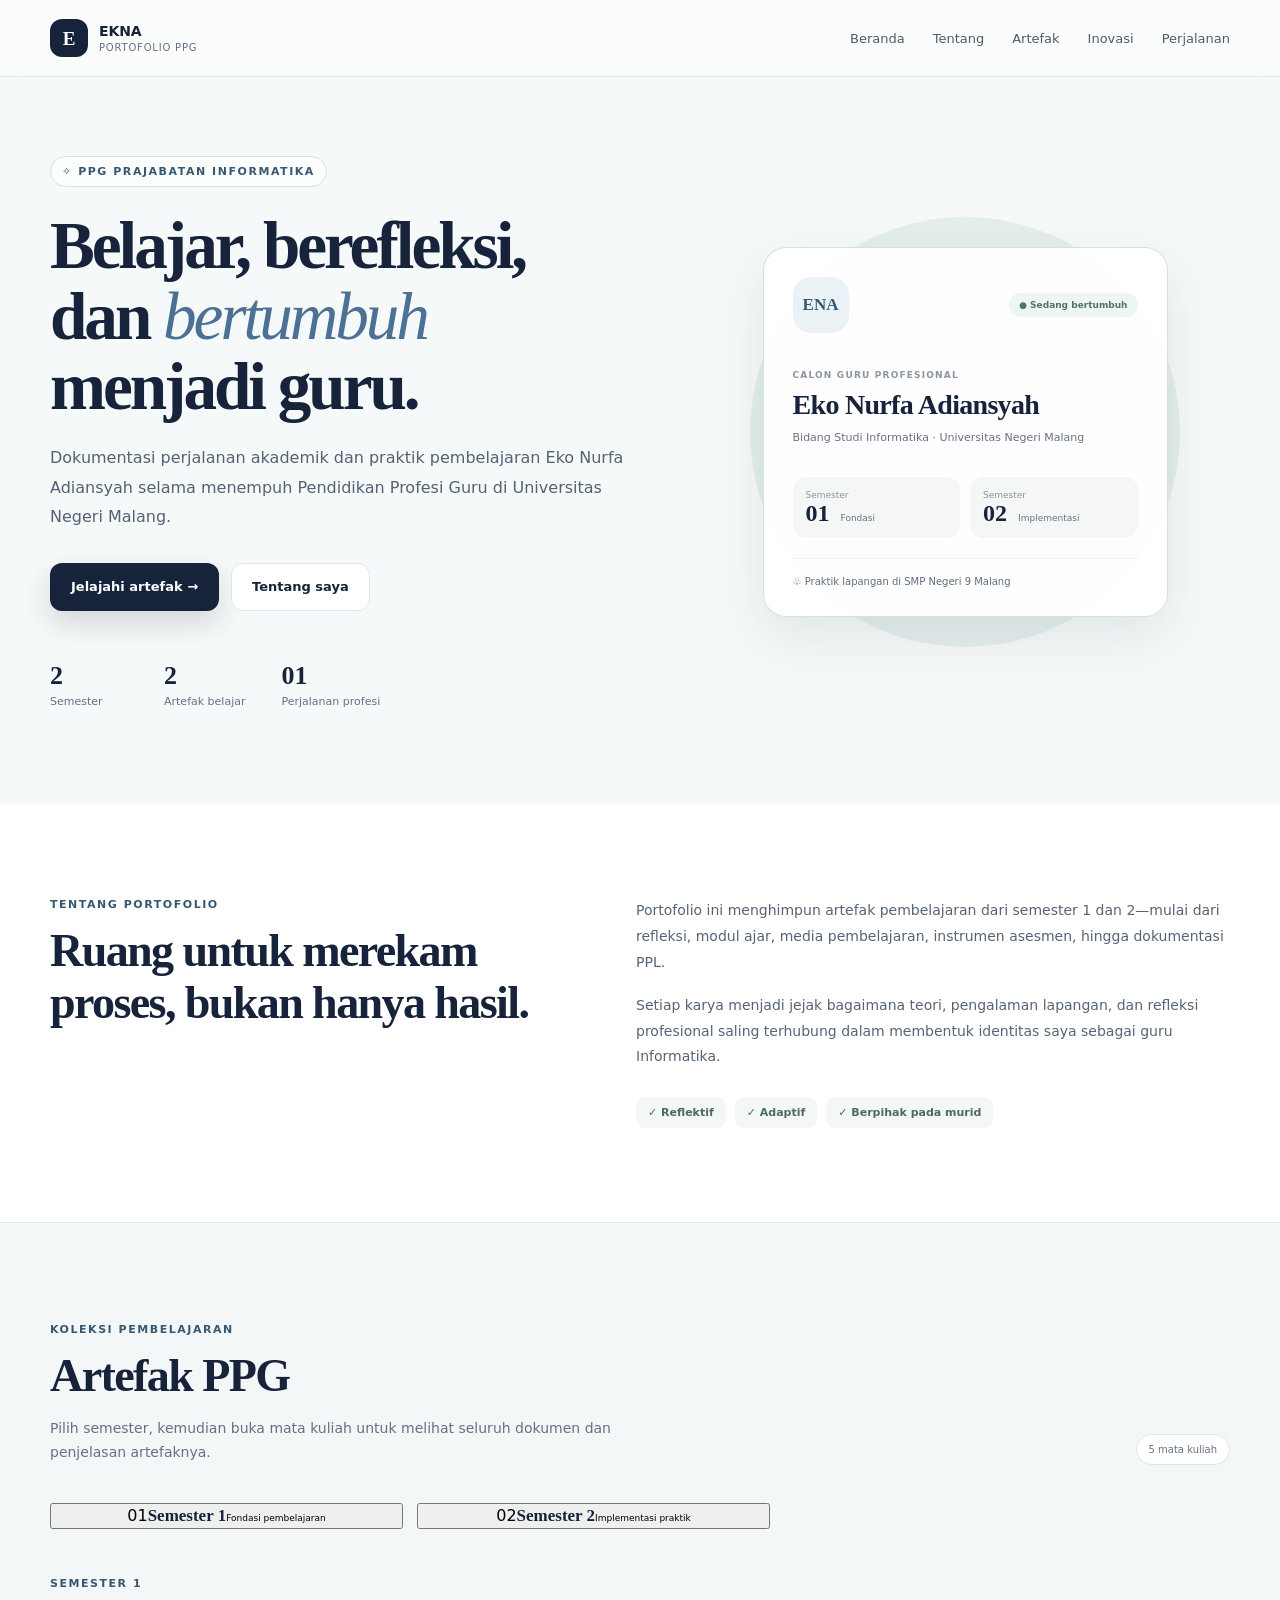
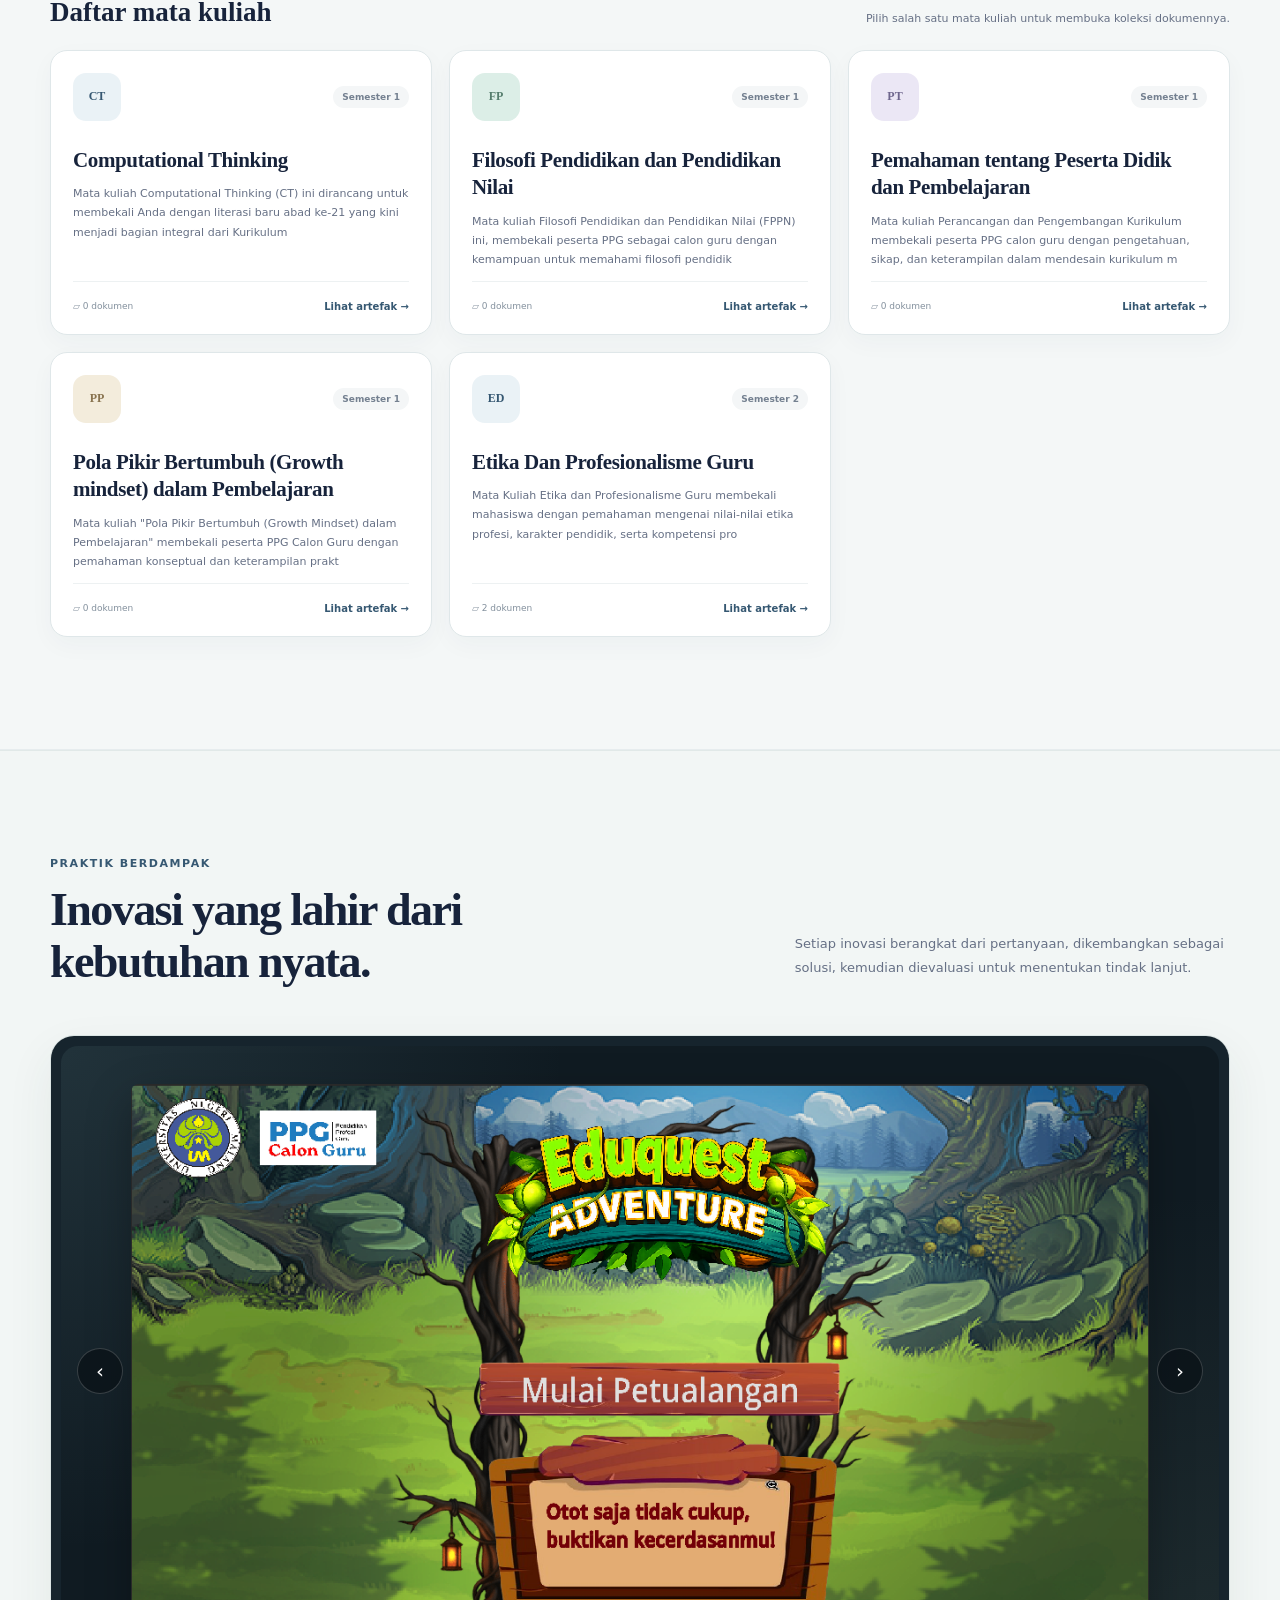
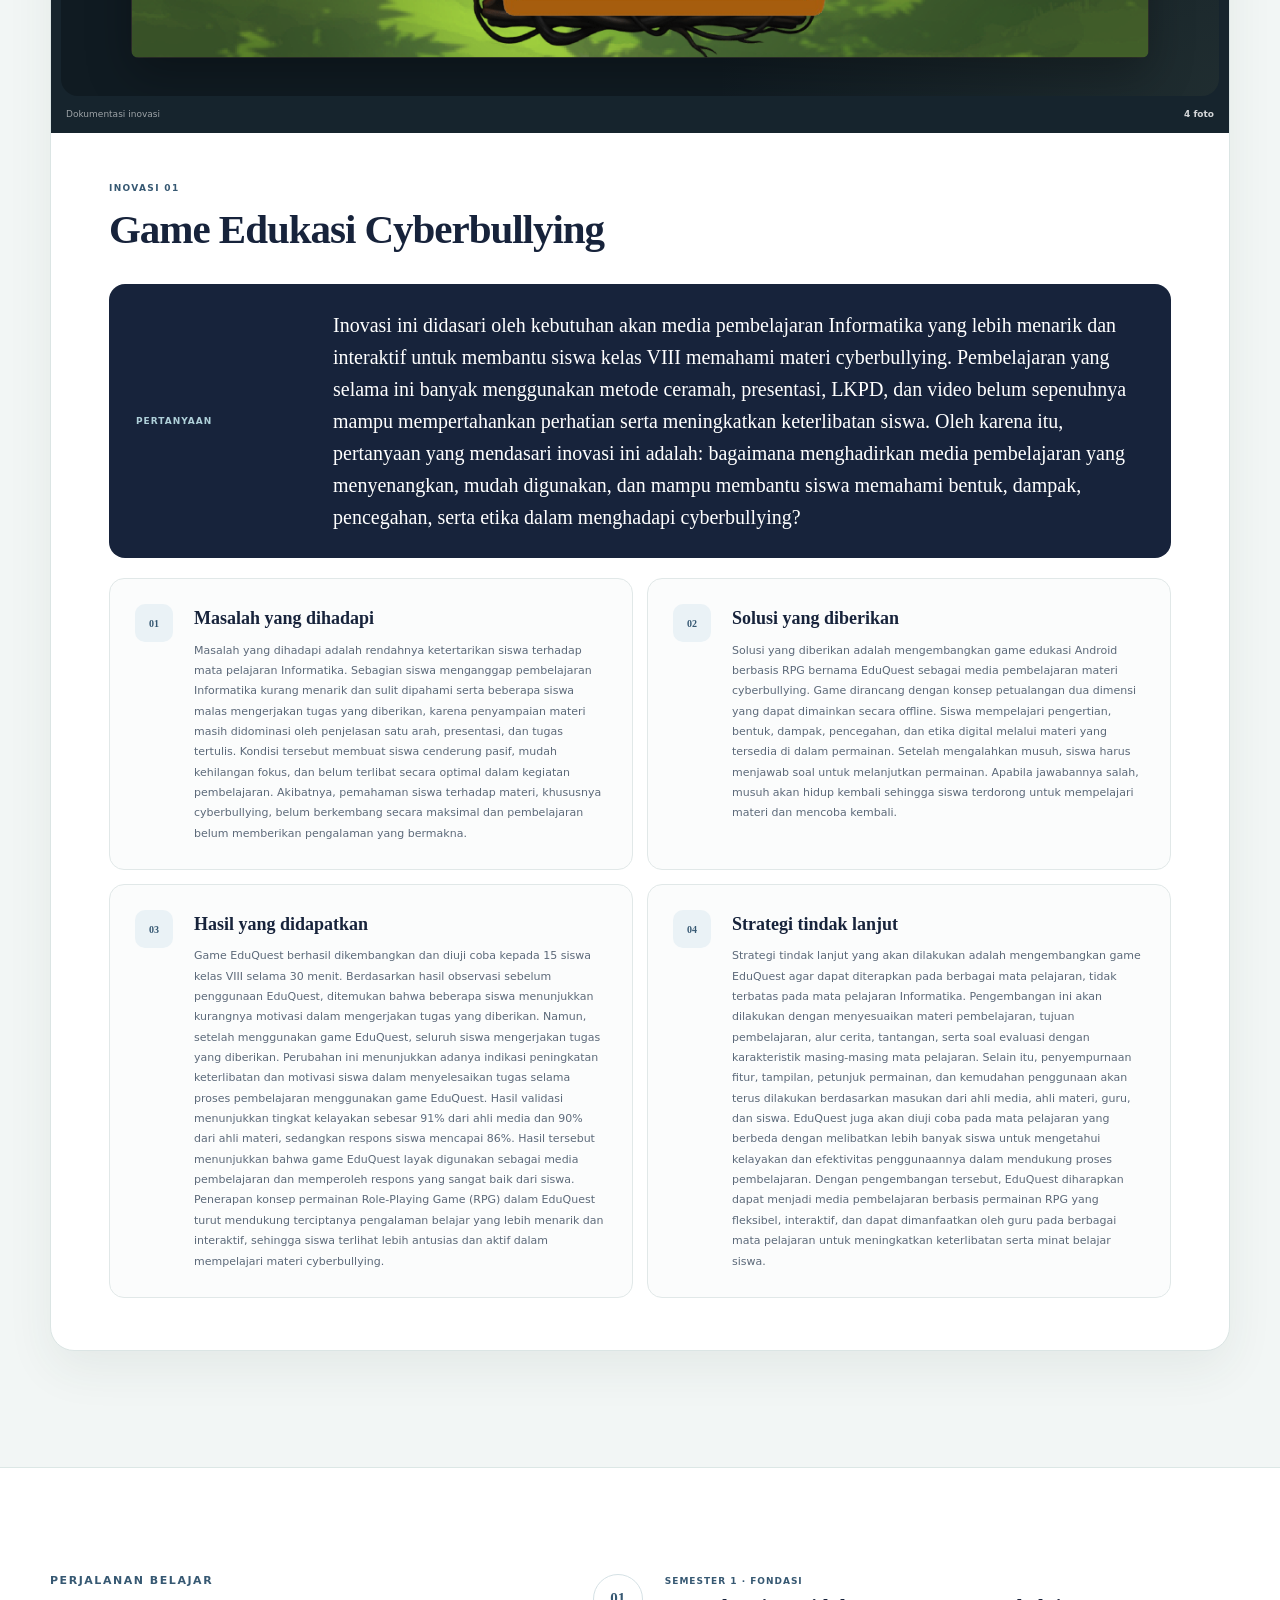
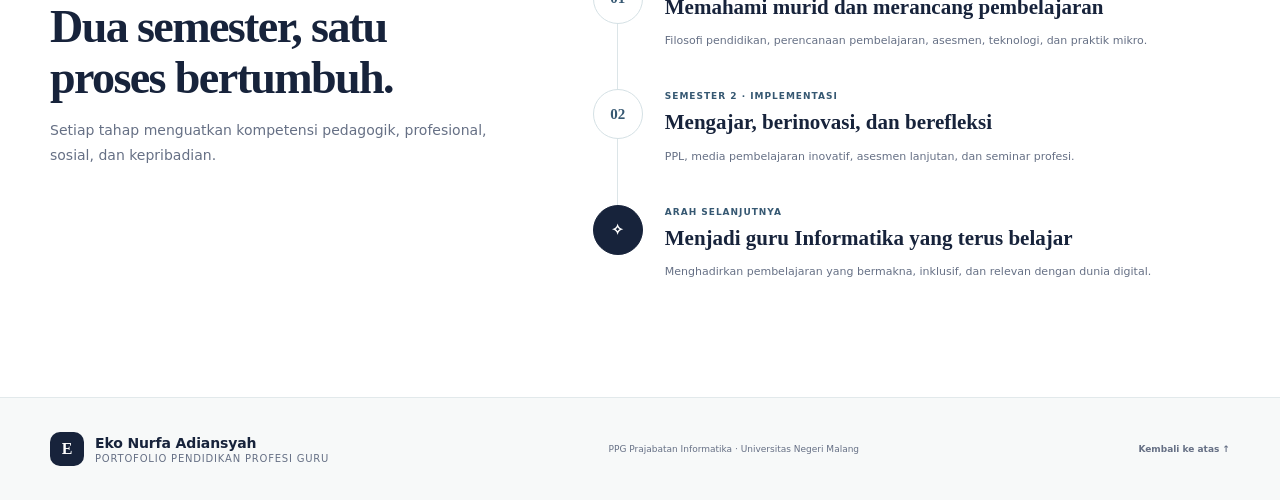
==== index.html @ a6c00532 "Add files via upload" ====
<!doctype html><html lang="id"><head><meta charset="utf-8"><meta name="viewport" content="width=device-width,initial-scale=1"><meta name="description" content="Portofolio Pendidikan Profesi Guru Eko Nurfa Adiansyah."><link rel="icon" href="favicon.svg" type="image/svg+xml"><link rel="stylesheet" href="assets/css/app.css"><title>Portofolio PPG · Portofolio PPG</title></head><body><header class="site-header"><div class="site-container header-inner"><a class="brand" href="index.html#beranda"><span class="brand-mark">E</span><span><strong>EKNA</strong><small>Portofolio PPG</small></span></a><nav class="main-nav" data-mobile-nav><a href="index.html#beranda">Beranda</a><a href="index.html#tentang">Tentang</a><a href="index.html#artefak">Artefak</a><a href="index.html#inovasi">Inovasi</a><a href="index.html#perjalanan">Perjalanan</a></nav><button class="menu-button" data-mobile-menu type="button" aria-label="Buka navigasi">☰</button></div></header><div class="site-shell"><main><section class="hero-section" id="beranda"><div class="site-container hero-grid"><div class="hero-copy"><div class="eyebrow">✧ PPG Prajabatan Informatika</div><h1>Belajar, berefleksi, dan <em>bertumbuh</em> menjadi guru.</h1><p class="hero-lead">Dokumentasi perjalanan akademik dan praktik pembelajaran Eko Nurfa Adiansyah selama menempuh Pendidikan Profesi Guru di Universitas Negeri Malang.</p><div class="hero-actions"><a class="button button-primary" href="#artefak">Jelajahi artefak →</a><a class="button button-quiet" href="#tentang">Tentang saya</a></div><div class="hero-metrics"><div><strong>2</strong><span>Semester</span></div><div><strong>2</strong><span>Artefak belajar</span></div><div><strong>01</strong><span>Perjalanan profesi</span></div></div></div><div class="hero-visual"><div class="profile-card"><div class="profile-card-top"><span class="profile-avatar">ENA</span><span class="status-chip">● Sedang bertumbuh</span></div><div><p class="muted-label">CALON GURU PROFESIONAL</p><h2>Eko Nurfa Adiansyah</h2><p>Bidang Studi Informatika · Universitas Negeri Malang</p></div><div class="semester-strip"><div><span>Semester</span><strong>01</strong><small>Fondasi</small></div><div><span>Semester</span><strong>02</strong><small>Implementasi</small></div></div><div class="profile-footer">♧ Praktik lapangan di SMP Negeri 9 Malang</div></div></div></div></section>
<section class="about-section" id="tentang"><div class="site-container about-grid"><div><p class="section-kicker">Tentang portofolio</p><h2 class="section-title">Ruang untuk merekam proses, bukan hanya hasil.</h2></div><div class="about-copy"><p>Portofolio ini menghimpun artefak pembelajaran dari semester 1 dan 2—mulai dari refleksi, modul ajar, media pembelajaran, instrumen asesmen, hingga dokumentasi PPL.</p><p>Setiap karya menjadi jejak bagaimana teori, pengalaman lapangan, dan refleksi profesional saling terhubung dalam membentuk identitas saya sebagai guru Informatika.</p><div class="principle-row"><span>✓ Reflektif</span><span>✓ Adaptif</span><span>✓ Berpihak pada murid</span></div></div></div></section>
<section class="artifacts-section" id="artefak"><div class="site-container"><div class="section-heading-row"><div><p class="section-kicker">Koleksi pembelajaran</p><h2 class="section-title">Artefak PPG</h2><p class="section-subtitle">Pilih semester, kemudian buka mata kuliah untuk melihat seluruh dokumen dan penjelasan artefaknya.</p></div><span class="collection-count">5 mata kuliah</span></div><nav class="semester-buttons"><button class="active" data-semester-filter="1" type="button"><span>01</span><strong>Semester 1</strong><small>Fondasi pembelajaran</small></button><button data-semester-filter="2" type="button"><span>02</span><strong>Semester 2</strong><small>Implementasi praktik</small></button></nav><div class="course-section-heading"><div><p class="section-kicker" id="semester-label">Semester 1</p><h3>Daftar mata kuliah</h3></div><p>Pilih salah satu mata kuliah untuk membuka koleksi dokumennya.</p></div><div class="course-grid"><a class="course-card" data-semester="1" href="courses/semester-1-computational-thinking/index.html"><div class="course-card-top"><span class="course-initials blue">CT</span><span class="semester-badge">Semester 1</span></div><h3>Computational Thinking</h3><p>Mata kuliah Computational Thinking (CT) ini dirancang untuk membekali Anda dengan literasi baru abad ke-21 yang kini menjadi bagian integral dari Kurikulum</p><div class="course-card-footer"><span>▱ 0 dokumen</span><strong>Lihat artefak →</strong></div></a><a class="course-card" data-semester="1" href="courses/semester-1-filosofi-pendidikan-dan-pendidikan-nilai/index.html"><div class="course-card-top"><span class="course-initials mint">FP</span><span class="semester-badge">Semester 1</span></div><h3>Filosofi Pendidikan dan Pendidikan Nilai</h3><p>Mata kuliah Filosofi Pendidikan dan Pendidikan Nilai (FPPN) ini, membekali peserta PPG sebagai calon guru dengan kemampuan untuk memahami filosofi pendidik</p><div class="course-card-footer"><span>▱ 0 dokumen</span><strong>Lihat artefak →</strong></div></a><a class="course-card" data-semester="1" href="courses/semester-1-pemahaman-tentang-peserta-didik-dan-pembelajaran/index.html"><div class="course-card-top"><span class="course-initials violet">PT</span><span class="semester-badge">Semester 1</span></div><h3>Pemahaman tentang Peserta Didik dan Pembelajaran</h3><p>Mata kuliah Perancangan dan Pengembangan Kurikulum membekali peserta PPG calon guru dengan pengetahuan, sikap, dan keterampilan dalam mendesain kurikulum m</p><div class="course-card-footer"><span>▱ 0 dokumen</span><strong>Lihat artefak →</strong></div></a><a class="course-card" data-semester="1" href="courses/semester-1-pola-pikir-bertumbuh-growth-mindset-dalam-pembelajaran/index.html"><div class="course-card-top"><span class="course-initials amber">PP</span><span class="semester-badge">Semester 1</span></div><h3>Pola Pikir Bertumbuh (Growth mindset) dalam Pembelajaran</h3><p>Mata kuliah &quot;Pola Pikir Bertumbuh (Growth Mindset) dalam Pembelajaran&quot;  membekali peserta PPG Calon Guru dengan pemahaman konseptual dan keterampilan prakt</p><div class="course-card-footer"><span>▱ 0 dokumen</span><strong>Lihat artefak →</strong></div></a><a class="course-card" data-semester="2" href="courses/semester-2-etika-dan-profesionalisme-guru/index.html"><div class="course-card-top"><span class="course-initials blue">ED</span><span class="semester-badge">Semester 2</span></div><h3>Etika Dan Profesionalisme Guru</h3><p>Mata Kuliah Etika dan Profesionalisme Guru membekali mahasiswa dengan pemahaman mengenai nilai-nilai etika profesi, karakter pendidik, serta kompetensi pro</p><div class="course-card-footer"><span>▱ 2 dokumen</span><strong>Lihat artefak →</strong></div></a></div></div></section>
<section class="innovation-section" id="inovasi"><div class="site-container"><div class="innovation-section-heading"><div><p class="section-kicker">Praktik berdampak</p><h2 class="section-title">Inovasi yang lahir dari kebutuhan nyata.</h2></div><p>Setiap inovasi berangkat dari pertanyaan, dikembangkan sebagai solusi, kemudian dievaluasi untuk menentukan tindak lanjut.</p></div><div class="innovation-list"><article class="innovation-story"><div class="innovation-showcase" data-innovation-gallery><div class="innovation-main-stage"><div class="innovation-main-images"><figure class="innovation-main-image is-active" data-gallery-slide><a href="files/innovations/HXYTaxBsP2AmQb9cDwxbDhW0c3UiaJIQ8xo1FI1f.png" target="_blank"><img src="files/innovations/HXYTaxBsP2AmQb9cDwxbDhW0c3UiaJIQ8xo1FI1f.png" alt="Game Edukasi Cyberbullying"></a></figure><figure class="innovation-main-image " data-gallery-slide><a href="files/innovations/mjNaAneXSOghoRY16n3QxDDLBvwq3GFx4Xdp8sIW.png" target="_blank"><img src="files/innovations/mjNaAneXSOghoRY16n3QxDDLBvwq3GFx4Xdp8sIW.png" alt="Game Edukasi Cyberbullying"></a></figure><figure class="innovation-main-image " data-gallery-slide><a href="files/innovations/gYvllVOuIjyMbGjuef68F2FDZB4gUEe57JUyjTnS.png" target="_blank"><img src="files/innovations/gYvllVOuIjyMbGjuef68F2FDZB4gUEe57JUyjTnS.png" alt="Game Edukasi Cyberbullying"></a></figure><figure class="innovation-main-image " data-gallery-slide><a href="files/innovations/MXZWOGvhQ3WlQLOqFRamiD82o0OSKVs7iEZZbrEh.png" target="_blank"><img src="files/innovations/MXZWOGvhQ3WlQLOqFRamiD82o0OSKVs7iEZZbrEh.png" alt="Game Edukasi Cyberbullying"></a></figure></div><button class="innovation-gallery-nav previous" data-gallery-previous type="button">‹</button><button class="innovation-gallery-nav next" data-gallery-next type="button">›</button></div><div class="innovation-gallery-information"><span>Dokumentasi inovasi</span><strong>4 foto</strong></div></div><div class="innovation-story-body"><header><span>INOVASI 01</span><h3>Game Edukasi Cyberbullying</h3></header><section class="innovation-question"><span>Pertanyaan</span><p>Inovasi ini didasari oleh kebutuhan akan media pembelajaran Informatika yang lebih menarik dan interaktif untuk membantu siswa kelas VIII memahami materi cyberbullying. Pembelajaran yang selama ini banyak menggunakan metode ceramah, presentasi, LKPD, dan video belum sepenuhnya mampu mempertahankan perhatian serta meningkatkan keterlibatan siswa. Oleh karena itu, pertanyaan yang mendasari inovasi ini adalah: bagaimana menghadirkan media pembelajaran yang menyenangkan, mudah digunakan, dan mampu membantu siswa memahami bentuk, dampak, pencegahan, serta etika dalam menghadapi cyberbullying?</p></section><div class="innovation-answer-grid"><section><span>01</span><div><h4>Masalah yang dihadapi</h4><p>Masalah yang dihadapi adalah rendahnya ketertarikan siswa terhadap mata pelajaran Informatika. Sebagian siswa menganggap pembelajaran Informatika kurang menarik dan sulit dipahami serta beberapa siswa malas mengerjakan tugas yang diberikan, karena penyampaian materi masih didominasi oleh penjelasan satu arah, presentasi, dan tugas tertulis. Kondisi tersebut membuat siswa cenderung pasif, mudah kehilangan fokus, dan belum terlibat secara optimal dalam kegiatan pembelajaran. Akibatnya, pemahaman siswa terhadap materi, khususnya cyberbullying, belum berkembang secara maksimal dan pembelajaran belum memberikan pengalaman yang bermakna.</p></div></section><section><span>02</span><div><h4>Solusi yang diberikan</h4><p>Solusi yang diberikan adalah mengembangkan game edukasi Android berbasis RPG bernama EduQuest sebagai media pembelajaran materi cyberbullying. Game dirancang dengan konsep petualangan dua dimensi yang dapat dimainkan secara offline. Siswa mempelajari pengertian, bentuk, dampak, pencegahan, dan etika digital melalui materi yang tersedia di dalam permainan. Setelah mengalahkan musuh, siswa harus menjawab soal untuk melanjutkan permainan. Apabila jawabannya salah, musuh akan hidup kembali sehingga siswa terdorong untuk mempelajari materi dan mencoba kembali.</p></div></section><section><span>03</span><div><h4>Hasil yang didapatkan</h4><p>Game EduQuest berhasil dikembangkan dan diuji coba kepada 15 siswa kelas VIII selama 30 menit. Berdasarkan hasil observasi sebelum penggunaan EduQuest, ditemukan bahwa beberapa siswa menunjukkan kurangnya motivasi dalam mengerjakan tugas yang diberikan. Namun, setelah menggunakan game EduQuest, seluruh siswa mengerjakan tugas yang diberikan. Perubahan ini menunjukkan adanya indikasi peningkatan keterlibatan dan motivasi siswa dalam menyelesaikan tugas selama proses pembelajaran menggunakan game EduQuest. Hasil validasi menunjukkan tingkat kelayakan sebesar 91% dari ahli media dan 90% dari ahli materi, sedangkan respons siswa mencapai 86%. Hasil tersebut menunjukkan bahwa game EduQuest layak digunakan sebagai media pembelajaran dan memperoleh respons yang sangat baik dari siswa. Penerapan konsep permainan Role-Playing Game (RPG) dalam EduQuest turut mendukung terciptanya pengalaman belajar yang lebih menarik dan interaktif, sehingga siswa terlihat lebih antusias dan aktif dalam mempelajari materi cyberbullying.</p></div></section><section><span>04</span><div><h4>Strategi tindak lanjut</h4><p>Strategi tindak lanjut yang akan dilakukan adalah mengembangkan game EduQuest agar dapat diterapkan pada berbagai mata pelajaran, tidak terbatas pada mata pelajaran Informatika. Pengembangan ini akan dilakukan dengan menyesuaikan materi pembelajaran, tujuan pembelajaran, alur cerita, tantangan, serta soal evaluasi dengan karakteristik masing-masing mata pelajaran. Selain itu, penyempurnaan fitur, tampilan, petunjuk permainan, dan kemudahan penggunaan akan terus dilakukan berdasarkan masukan dari ahli media, ahli materi, guru, dan siswa. EduQuest juga akan diuji coba pada mata pelajaran yang berbeda dengan melibatkan lebih banyak siswa untuk mengetahui kelayakan dan efektivitas penggunaannya dalam mendukung proses pembelajaran. Dengan pengembangan tersebut, EduQuest diharapkan dapat menjadi media pembelajaran berbasis permainan RPG yang fleksibel, interaktif, dan dapat dimanfaatkan oleh guru pada berbagai mata pelajaran untuk meningkatkan keterlibatan serta minat belajar siswa.</p></div></section></div></div></article></div></div></section>
<section class="journey-section" id="perjalanan"><div class="site-container journey-grid"><div><p class="section-kicker">Perjalanan belajar</p><h2 class="section-title">Dua semester, satu proses bertumbuh.</h2><p class="section-subtitle">Setiap tahap menguatkan kompetensi pedagogik, profesional, sosial, dan kepribadian.</p></div><div class="timeline"><article><span class="timeline-number">01</span><div><p>SEMESTER 1 · FONDASI</p><h3>Memahami murid dan merancang pembelajaran</h3><span>Filosofi pendidikan, perencanaan pembelajaran, asesmen, teknologi, dan praktik mikro.</span></div></article><article><span class="timeline-number">02</span><div><p>SEMESTER 2 · IMPLEMENTASI</p><h3>Mengajar, berinovasi, dan berefleksi</h3><span>PPL, media pembelajaran inovatif, asesmen lanjutan, dan seminar profesi.</span></div></article><article><span class="timeline-number finish">✧</span><div><p>ARAH SELANJUTNYA</p><h3>Menjadi guru Informatika yang terus belajar</h3><span>Menghadirkan pembelajaran yang bermakna, inklusif, dan relevan dengan dunia digital.</span></div></article></div></div></section></main><footer class="site-footer"><div class="site-container footer-inner"><div class="brand footer-brand"><span class="brand-mark">E</span><span><strong>Eko Nurfa Adiansyah</strong><small>Portofolio Pendidikan Profesi Guru</small></span></div><p>PPG Prajabatan Informatika · Universitas Negeri Malang</p><a href="#beranda">Kembali ke atas ↑</a></div></footer></div><script src="assets/js/app.js" defer></script></body></html>
---- assets/css/app.css ----
:root {
  color-scheme: light;
  --ink: #17233b;
  --muted: #667085;
  --line: #dde6eb;
  --paper: #fbfcfb;
  --white: #ffffff;
  --blue: #4d7194;
  --blue-dark: #365872;
  --blue-soft: #eaf2f6;
  --mint: #dceee7;
  --mint-dark: #557d6d;
  --sand: #f3ecdc;
  --violet: #ebe7f5;
  --shadow: 0 20px 55px rgba(39, 63, 77, 0.1);
  background: var(--paper);
  color: var(--ink);
  font-family:
    "Poppins", "Aptos", "Segoe UI", ui-sans-serif, system-ui, -apple-system, sans-serif;
  scroll-behavior: smooth;
}

* { box-sizing: border-box; }

body {
  margin: 0;
  background: var(--paper);
  color: var(--ink);
  min-width: 320px;
}

a { color: inherit; text-decoration: none; }
button, input, select, textarea { font: inherit; }
button, select { cursor: pointer; }
.sr-only { position: absolute; width: 1px; height: 1px; padding: 0; margin: -1px; overflow: hidden; clip: rect(0,0,0,0); white-space: nowrap; border: 0; }
.site-shell { overflow: hidden; }
.site-container { width: min(1180px, calc(100% - 40px)); margin: 0 auto; }

.site-header { position: fixed; inset: 0 0 auto; z-index: 50; background: rgba(251, 252, 251, .9); border-bottom: 1px solid rgba(221, 230, 235, .85); backdrop-filter: blur(14px); }
.header-inner { height: 76px; display: flex; align-items: center; justify-content: space-between; }
.brand { display: inline-flex; align-items: center; gap: 11px; }
.brand-mark { width: 38px; height: 38px; display: grid; place-items: center; border-radius: 12px; background: var(--ink); color: #fff; font: 700 19px/1 Georgia, serif; }
.brand > span:last-child { display: flex; flex-direction: column; gap: 2px; }
.brand strong { font-size: 14px; line-height: 1.15; letter-spacing: -.01em; }
.brand small { color: var(--muted); font-size: 10px; letter-spacing: .08em; text-transform: uppercase; }
.main-nav { display: flex; align-items: center; gap: 28px; font-size: 13px; color: #4f5c6d; }
.main-nav a { transition: color .2s ease; }
.main-nav a:hover { color: var(--ink); }
.main-nav .admin-link { display: inline-flex; align-items: center; gap: 7px; padding: 10px 14px; border: 1px solid var(--line); border-radius: 10px; background: #fff; color: var(--ink); font-weight: 600; }
.menu-button { display: none; width: 42px; height: 42px; border: 1px solid var(--line); border-radius: 11px; color: var(--ink); background: #fff; align-items: center; justify-content: center; }

.hero-section { position: relative; padding: 152px 0 92px; background: #f6f9f9; }
.hero-section::before { content: ""; position: absolute; inset: 76px 0 auto; height: 1px; background: linear-gradient(90deg, transparent, #dbe5e9, transparent); }
.hero-grid { display: grid; grid-template-columns: 1.04fr .96fr; align-items: center; gap: 76px; min-height: 560px; }
.hero-copy { position: relative; z-index: 1; }
.eyebrow, .section-kicker { color: var(--blue-dark); font-size: 11px; font-weight: 700; text-transform: uppercase; letter-spacing: .14em; }
.eyebrow { display: inline-flex; align-items: center; gap: 8px; padding: 8px 11px; border: 1px solid #d5e2e7; border-radius: 999px; background: rgba(255,255,255,.7); }
.hero-copy h1 { max-width: 670px; margin: 24px 0 20px; font: 600 clamp(44px, 5.25vw, 72px)/1.05 Georgia, "Times New Roman", serif; letter-spacing: -.045em; }
.hero-copy h1 em { color: var(--blue); font-weight: 500; }
.hero-lead { max-width: 620px; margin: 0; color: #536274; font-size: 16px; line-height: 1.85; }
.hero-actions { display: flex; align-items: center; gap: 12px; margin-top: 31px; }
.button { min-height: 48px; display: inline-flex; align-items: center; justify-content: center; gap: 10px; padding: 0 20px; border: 1px solid transparent; border-radius: 12px; font-size: 13px; font-weight: 600; transition: transform .2s, background .2s, box-shadow .2s; }
.button:hover { transform: translateY(-2px); }
.button-primary { background: var(--ink); color: #fff; box-shadow: 0 12px 28px rgba(23, 35, 59, .16); }
.button-primary:hover { background: #263652; }
.button-quiet { border-color: var(--line); background: #fff; }
.hero-metrics { display: flex; gap: 36px; margin-top: 52px; }
.hero-metrics > div { min-width: 78px; display: flex; flex-direction: column; }
.hero-metrics strong { font: 600 26px/1 Georgia, serif; color: var(--ink); }
.hero-metrics span { margin-top: 6px; color: var(--muted); font-size: 11px; }

.hero-visual { position: relative; min-height: 500px; display: grid; place-items: center; }
.hero-visual::before { content: ""; position: absolute; width: 430px; height: 430px; border-radius: 50%; background: #e4eeec; }
.soft-dot { position: absolute; border-radius: 50%; }
.dot-one { width: 22px; height: 22px; top: 43px; right: 26px; background: #d3c6a8; }
.dot-two { width: 13px; height: 13px; bottom: 54px; left: 26px; background: #b6cbd6; }
.profile-card { position: relative; z-index: 2; width: min(405px, 88%); padding: 29px; border: 1px solid rgba(210, 223, 225, .92); border-radius: 23px; background: rgba(255,255,255,.94); box-shadow: var(--shadow); }
.profile-card-top { display: flex; align-items: center; justify-content: space-between; margin-bottom: 37px; }
.profile-avatar { width: 56px; height: 56px; display: grid; place-items: center; border-radius: 18px; background: var(--blue-soft); color: var(--blue-dark); font: 700 17px Georgia, serif; }
.status-chip { display: inline-flex; align-items: center; gap: 7px; padding: 7px 10px; border-radius: 999px; background: #eef6f1; color: #4f7566; font-size: 9px; font-weight: 600; }
.status-chip i { width: 6px; height: 6px; border-radius: 50%; background: #67a087; }
.muted-label { margin: 0 0 8px; color: #8b95a3; font-size: 9px; font-weight: 700; letter-spacing: .13em; }
.profile-card h2 { margin: 0; font: 600 28px/1.18 Georgia, serif; letter-spacing: -.025em; }
.profile-card > div > p:last-child { margin: 9px 0 0; color: var(--muted); font-size: 11px; line-height: 1.5; }
.semester-strip { display: grid; grid-template-columns: 1fr 1fr; gap: 10px; margin-top: 30px; }
.semester-strip div { display: grid; grid-template-columns: auto 1fr; align-items: end; gap: 1px 11px; padding: 13px; border-radius: 13px; background: #f5f7f7; }
.semester-strip span { grid-column: 1 / -1; color: #8a95a1; font-size: 9px; }
.semester-strip strong { font: 600 24px/1 Georgia, serif; }
.semester-strip small { padding-bottom: 2px; color: var(--muted); font-size: 9px; }
.profile-footer { display: flex; align-items: center; gap: 9px; margin-top: 20px; padding-top: 17px; border-top: 1px solid #edf1f2; color: #5f6d7e; font-size: 10px; }
.floating-note { position: absolute; z-index: 3; display: flex; align-items: center; gap: 10px; padding: 12px 15px; border: 1px solid rgba(213, 225, 228, .95); border-radius: 14px; background: #fff; box-shadow: 0 14px 34px rgba(38, 61, 72, .12); color: var(--blue-dark); }
.floating-note > span { display: flex; flex-direction: column; }
.floating-note strong { color: var(--ink); font-size: 10px; }
.floating-note small { margin-top: 2px; color: var(--muted); font-size: 8px; }
.note-one { left: 3px; top: 105px; }
.note-two { right: 0; bottom: 81px; color: var(--mint-dark); }

.about-section { padding: 94px 0; background: var(--white); }
.about-grid { display: grid; grid-template-columns: .9fr 1.1fr; gap: 100px; align-items: start; }
.section-kicker { margin: 0 0 14px; }
.section-title { max-width: 610px; margin: 0; font: 600 clamp(34px, 3.6vw, 49px)/1.12 Georgia, serif; letter-spacing: -.035em; }
.section-subtitle { max-width: 580px; margin: 14px 0 0; color: var(--muted); font-size: 14px; line-height: 1.75; }
.about-copy > p { margin: 0 0 17px; color: #566476; font-size: 14px; line-height: 1.85; }
.principle-row { display: flex; flex-wrap: wrap; gap: 9px; margin-top: 27px; }
.principle-row span { display: inline-flex; align-items: center; gap: 7px; padding: 9px 12px; border-radius: 9px; background: #f3f7f6; color: #4e6a61; font-size: 11px; font-weight: 600; }

.artifacts-section { padding: 100px 0 112px; background: #f4f7f7; border-block: 1px solid #e6ecee; }
.section-heading-row { display: flex; align-items: end; justify-content: space-between; gap: 24px; }
.collection-count { flex: 0 0 auto; padding: 9px 12px; border: 1px solid var(--line); border-radius: 999px; background: #fff; color: var(--muted); font-size: 10px; }
.filter-bar { display: grid; grid-template-columns: 1.4fr .72fr 1fr; gap: 10px; margin: 39px 0 28px; }
.search-field, .select-field { height: 48px; display: flex; align-items: center; gap: 10px; padding: 0 14px; border: 1px solid var(--line); border-radius: 11px; background: #fff; color: #8994a2; }
.search-field input, .select-field select { width: 100%; height: 100%; outline: none; border: 0; background: transparent; color: var(--ink); font-size: 12px; }
.search-field input::placeholder { color: #9ca5b0; }
.select-field select { appearance: none; cursor: pointer; }
.artifact-grid { display: grid; grid-template-columns: repeat(3, 1fr); gap: 17px; }
.artifact-card { min-height: 360px; display: flex; flex-direction: column; padding: 22px; border: 1px solid #dfe7e9; border-radius: 17px; background: #fff; box-shadow: 0 8px 25px rgba(41, 63, 72, .035); transition: transform .2s ease, box-shadow .2s ease, border-color .2s ease; }
.artifact-card:hover { transform: translateY(-4px); border-color: #cbdadf; box-shadow: 0 16px 35px rgba(41, 63, 72, .08); }
.artifact-card-top { display: flex; align-items: center; justify-content: space-between; }
.document-icon { width: 45px; height: 45px; display: grid; place-items: center; border-radius: 12px; color: var(--blue-dark); background: var(--blue-soft); }
.document-icon.mint { background: var(--mint); color: var(--mint-dark); }
.document-icon.violet { background: var(--violet); color: #6e668d; }
.document-icon.amber { background: var(--sand); color: #88734f; }
.semester-badge { padding: 6px 9px; border-radius: 999px; background: #f4f6f7; color: #748090; font-size: 9px; font-weight: 600; }
.course-line { min-height: 30px; display: flex; align-items: center; gap: 8px; margin-top: 22px; color: #6b7685; font-size: 9px; font-weight: 600; line-height: 1.45; }
.course-line > span { flex: 0 0 auto; width: 28px; height: 28px; display: grid; place-items: center; border-radius: 8px; background: #f0f4f5; color: var(--blue-dark); font-size: 8px; }
.artifact-card h3 { margin: 18px 0 10px; font: 600 20px/1.3 Georgia, serif; letter-spacing: -.018em; }
.artifact-card > p { display: -webkit-box; overflow: hidden; -webkit-box-orient: vertical; -webkit-line-clamp: 3; margin: 0; color: var(--muted); font-size: 11px; line-height: 1.75; }
.artifact-meta { display: flex; align-items: center; justify-content: space-between; gap: 10px; margin-top: auto; padding-top: 20px; color: #8993a0; font-size: 9px; }
.artifact-meta span { display: inline-flex; align-items: center; gap: 5px; }
.artifact-meta span:first-child { padding: 5px 7px; border-radius: 7px; background: #f4f6f7; color: #667383; }
.artifact-card-footer { margin-top: 15px; padding-top: 14px; border-top: 1px solid #edf1f2; }
.artifact-card-footer a { display: flex; align-items: center; justify-content: space-between; color: var(--blue-dark); font-size: 11px; font-weight: 700; }
.pending-file { color: #98a1ad; font-size: 9px; }
.skeleton-card { min-height: 360px; background: linear-gradient(100deg, #fff 20%, #f0f4f5 50%, #fff 80%); background-size: 200% 100%; animation: shimmer 1.25s infinite; }
@keyframes shimmer { to { background-position-x: -200%; } }
.empty-state { padding: 70px 20px; border: 1px dashed #cbd8dd; border-radius: 17px; text-align: center; color: #82909d; }
.empty-state svg { margin: auto; }
.empty-state h3 { margin: 13px 0 5px; color: var(--ink); font: 600 20px Georgia, serif; }
.empty-state p { margin: 0; font-size: 11px; }

.journey-section { padding: 106px 0 116px; background: var(--white); }
.journey-grid { display: grid; grid-template-columns: .82fr 1.18fr; gap: 100px; }
.timeline { position: relative; }
.timeline::before { content: ""; position: absolute; left: 24px; top: 30px; bottom: 35px; width: 1px; background: #dce5e8; }
.timeline article { position: relative; display: grid; grid-template-columns: 50px 1fr; gap: 22px; padding-bottom: 39px; }
.timeline article:last-child { padding-bottom: 0; }
.timeline-number { position: relative; z-index: 1; width: 50px; height: 50px; display: grid; place-items: center; border: 1px solid #d5e1e5; border-radius: 50%; background: #fff; color: var(--blue-dark); font: 600 15px Georgia, serif; }
.timeline-number.finish { background: var(--ink); border-color: var(--ink); color: #fff; }
.timeline article p { margin: 2px 0 8px; color: var(--blue-dark); font-size: 9px; font-weight: 700; letter-spacing: .11em; }
.timeline article h3 { margin: 0 0 8px; font: 600 21px/1.3 Georgia, serif; }
.timeline article div > span { color: var(--muted); font-size: 11px; line-height: 1.65; }

.site-footer { padding: 34px 0; border-top: 1px solid #e2e9eb; background: #f7f9f9; }
.footer-inner { display: flex; align-items: center; justify-content: space-between; gap: 24px; }
.footer-brand .brand-mark { width: 34px; height: 34px; border-radius: 10px; font-size: 16px; }
.footer-inner > p, .footer-inner > a { color: var(--muted); font-size: 9px; }
.footer-inner > a { font-weight: 600; }

@media (max-width: 980px) {
  .hero-grid { grid-template-columns: 1fr; gap: 30px; }
  .hero-copy { max-width: 760px; }
  .hero-visual { min-height: 470px; }
  .about-grid, .journey-grid { gap: 55px; }
  .artifact-grid { grid-template-columns: repeat(2, 1fr); }
  .filter-bar { grid-template-columns: 1fr 1fr; }
  .search-field { grid-column: 1 / -1; }
}

@media (max-width: 760px) {
  .site-container { width: min(100% - 28px, 640px); }
  .header-inner { height: 68px; }
  .menu-button { display: inline-flex; }
  .main-nav { position: absolute; top: 67px; left: 14px; right: 14px; display: none; flex-direction: column; align-items: stretch; gap: 4px; padding: 14px; border: 1px solid var(--line); border-radius: 15px; background: #fff; box-shadow: var(--shadow); }
  .main-nav.is-open { display: flex; }
  .main-nav a { padding: 11px 10px; border-radius: 8px; }
  .main-nav a:hover { background: #f4f7f7; }
  .main-nav .admin-link { margin-top: 4px; }
  .hero-section { padding: 120px 0 68px; }
  .hero-grid { min-height: 0; }
  .hero-copy h1 { font-size: clamp(40px, 12vw, 56px); }
  .hero-lead { font-size: 14px; }
  .hero-actions { align-items: stretch; flex-direction: column; }
  .button { width: 100%; }
  .hero-metrics { gap: 21px; justify-content: space-between; }
  .hero-metrics > div { min-width: 0; }
  .hero-metrics strong { font-size: 22px; }
  .hero-visual { min-height: 410px; }
  .hero-visual::before { width: 330px; height: 330px; }
  .profile-card { width: 94%; padding: 22px; }
  .profile-card-top { margin-bottom: 25px; }
  .profile-card h2 { font-size: 24px; }
  .floating-note { padding: 10px 12px; }
  .note-one { top: 63px; left: -4px; }
  .note-two { bottom: 44px; right: -4px; }
  .about-section, .artifacts-section, .journey-section { padding: 72px 0; }
  .about-grid, .journey-grid { grid-template-columns: 1fr; gap: 34px; }
  .section-heading-row { align-items: start; }
  .collection-count { margin-top: 23px; }
  .filter-bar { grid-template-columns: 1fr; }
  .search-field { grid-column: auto; }
  .artifact-grid { grid-template-columns: 1fr; }
  .artifact-card { min-height: 340px; }
  .footer-inner { flex-direction: column; align-items: flex-start; }
}

@media (prefers-reduced-motion: reduce) {
  :root { scroll-behavior: auto; }
  *, *::before, *::after { animation-duration: .01ms !important; animation-iteration-count: 1 !important; transition-duration: .01ms !important; }
}

/* Admin */
.admin-loader { min-height: 100vh; display: grid; place-content: center; justify-items: center; gap: 14px; background: #f4f7f7; color: var(--muted); font-size: 11px; }
.loader-ring { width: 34px; height: 34px; border: 3px solid #dbe5e8; border-top-color: var(--blue); border-radius: 50%; animation: spin .85s linear infinite; }
@keyframes spin { to { transform: rotate(360deg); } }
.login-page { min-height: 100vh; position: relative; display: grid; place-items: center; overflow: hidden; padding: 40px 20px; background: #f3f7f6; }
.login-page::before, .login-page::after { content: ""; position: absolute; border-radius: 50%; background: #e2edeb; }
.login-page::before { width: 430px; height: 430px; left: -210px; bottom: -170px; }
.login-page::after { width: 260px; height: 260px; right: -100px; top: -90px; background: #e7edf2; }
.login-brand { position: absolute; left: 34px; top: 28px; z-index: 2; }
.login-panel { position: relative; z-index: 2; width: min(430px, 100%); padding: 42px; border: 1px solid #dce6e7; border-radius: 22px; background: rgba(255,255,255,.96); box-shadow: var(--shadow); }
.login-symbol { width: 52px; height: 52px; display: grid; place-items: center; margin-bottom: 28px; border-radius: 15px; background: var(--blue-soft); color: var(--blue-dark); }
.login-panel h1 { margin: 7px 0 10px; font: 600 34px/1.15 Georgia, serif; letter-spacing: -.03em; }
.login-panel > p:not(.section-kicker) { margin: 0 0 27px; color: var(--muted); font-size: 12px; line-height: 1.7; }
.login-panel form { display: flex; flex-direction: column; gap: 16px; }
.login-panel form label, .artifact-form > label, .form-row label { display: flex; flex-direction: column; gap: 7px; color: #536173; font-size: 10px; font-weight: 600; }
.login-panel form label > div { height: 47px; display: flex; align-items: center; gap: 10px; padding: 0 13px; border: 1px solid var(--line); border-radius: 10px; color: #93a0ab; }
.login-panel input { width: 100%; height: 100%; border: 0; outline: 0; background: transparent; color: var(--ink); font-size: 12px; }
.login-panel form .button { width: 100%; margin-top: 4px; }
.back-link { display: block; margin-top: 23px; text-align: center; color: var(--muted); font-size: 10px; }
.login-decoration { position: absolute; right: 8%; bottom: 8%; z-index: 1; width: 140px; height: 140px; display: flex; flex-direction: column; justify-content: center; padding-left: 31px; border: 1px solid rgba(191, 210, 214, .8); border-radius: 50%; color: var(--blue-dark); }
.login-decoration span, .login-decoration small { font-size: 8px; letter-spacing: .1em; }
.login-decoration strong { font: 600 36px Georgia, serif; }

.admin-shell { min-height: 100vh; background: #f4f7f7; }
.admin-sidebar { position: fixed; inset: 0 auto 0 0; z-index: 20; width: 245px; display: flex; flex-direction: column; padding: 25px 19px 20px; border-right: 1px solid #e0e8ea; background: #fbfcfc; }
.admin-sidebar > .brand { padding: 0 8px 25px; border-bottom: 1px solid #e7edef; }
.admin-sidebar nav { display: flex; flex-direction: column; gap: 4px; padding: 24px 0; }
.admin-sidebar nav > span { margin: 13px 11px 7px; color: #9aa4af; font-size: 8px; font-weight: 700; letter-spacing: .12em; }
.admin-sidebar nav a, .admin-sidebar nav button { width: 100%; display: flex; align-items: center; gap: 11px; padding: 11px 12px; border: 0; border-radius: 9px; background: transparent; color: #697587; font-size: 11px; text-align: left; }
.admin-sidebar nav a:hover, .admin-sidebar nav button:hover, .admin-sidebar nav .active { background: #eaf1f3; color: var(--blue-dark); }
.admin-profile { display: flex; align-items: center; gap: 9px; margin-top: auto; padding: 13px 8px 0; border-top: 1px solid #e7edef; }
.admin-profile > span { width: 34px; height: 34px; display: grid; place-items: center; border-radius: 10px; background: var(--blue-soft); color: var(--blue-dark); font: 700 9px Georgia, serif; }
.admin-profile > div { min-width: 0; display: flex; flex: 1; flex-direction: column; }
.admin-profile strong { font-size: 10px; }
.admin-profile small { margin-top: 2px; color: var(--muted); font-size: 8px; }
.admin-profile button { width: 30px; height: 30px; display: grid; place-items: center; border: 0; border-radius: 8px; background: transparent; color: #8b96a3; }
.admin-profile button:hover { background: #f1e9e9; color: #9d5151; }
.admin-main { min-height: 100vh; margin-left: 245px; padding: 35px clamp(24px, 4vw, 55px) 60px; }
.admin-topbar { display: flex; align-items: center; justify-content: space-between; gap: 20px; }
.admin-topbar p { margin: 0 0 5px; color: var(--blue-dark); font-size: 8px; font-weight: 700; letter-spacing: .13em; }
.admin-topbar h1 { margin: 0; font: 600 31px Georgia, serif; letter-spacing: -.025em; }
.admin-topbar .button { min-height: 43px; font-size: 11px; }
.stats-grid { display: grid; grid-template-columns: repeat(4, 1fr); gap: 13px; margin-top: 31px; }
.stats-grid article { display: flex; align-items: center; gap: 13px; min-height: 118px; padding: 18px; border: 1px solid #e0e8ea; border-radius: 15px; background: #fff; }
.stat-icon { flex: 0 0 auto; width: 42px; height: 42px; display: grid; place-items: center; border-radius: 12px; background: var(--blue-soft); color: var(--blue-dark); }
.stat-icon.mint { background: var(--mint); color: var(--mint-dark); }
.stat-icon.amber { background: var(--sand); color: #826f4f; }
.stat-icon.violet { background: var(--violet); color: #6b6486; }
.stat-icon.rose { background: #f6e9e7; color: #9a655e; }
.stats-grid article > div { display: grid; grid-template-columns: 1fr auto; flex: 1; align-items: end; }
.stats-grid small { grid-column: 1 / -1; color: var(--muted); font-size: 9px; }
.stats-grid strong { margin-top: 5px; font: 600 27px Georgia, serif; }
.stats-grid p { grid-column: 1 / -1; margin: 3px 0 0; color: #9aa3ae; font-size: 8px; }
.admin-card { margin-top: 19px; border: 1px solid #e0e8ea; border-radius: 16px; background: #fff; overflow: hidden; }
.admin-card-header { display: flex; align-items: center; justify-content: space-between; gap: 20px; padding: 22px 23px; border-bottom: 1px solid #e7edef; }
.admin-card-header h2 { margin: 0; font: 600 19px Georgia, serif; }
.admin-card-header p { margin: 4px 0 0; color: var(--muted); font-size: 9px; }
.admin-search { width: min(280px, 42%); height: 39px; display: flex; align-items: center; gap: 8px; padding: 0 11px; border: 1px solid var(--line); border-radius: 9px; color: #929da8; }
.admin-search input { width: 100%; border: 0; outline: 0; background: transparent; color: var(--ink); font-size: 10px; }
.artifact-table-wrap { overflow-x: auto; }
.artifact-table { width: 100%; border-collapse: collapse; font-size: 9px; }
.artifact-table th { padding: 12px 17px; background: #f7f9f9; color: #8d98a4; font-size: 8px; font-weight: 700; letter-spacing: .04em; text-align: left; text-transform: uppercase; white-space: nowrap; }
.artifact-table td { padding: 14px 17px; border-top: 1px solid #edf1f2; color: #667383; vertical-align: middle; white-space: nowrap; }
.artifact-table tbody tr:first-child td { border-top: 0; }
.artifact-table tbody tr:hover { background: #fafcfc; }
.artifact-table td:first-child { min-width: 310px; display: flex; align-items: center; gap: 10px; white-space: normal; }
.table-file-icon { flex: 0 0 auto; width: 35px; height: 35px; display: grid; place-items: center; border-radius: 9px; background: var(--blue-soft); color: var(--blue-dark); }
.artifact-table td:first-child > div { display: flex; flex-direction: column; gap: 4px; }
.artifact-table td strong { max-width: 340px; display: block; overflow: hidden; color: var(--ink); font-size: 10px; text-overflow: ellipsis; white-space: nowrap; }
.artifact-table td small { color: #8c97a3; font-size: 8px; }
.table-badge { padding: 6px 8px; border-radius: 7px; background: #f1f5f6; color: #657585; }
.status-toggle { display: inline-flex; align-items: center; gap: 6px; padding: 6px 8px; border: 0; border-radius: 999px; font-size: 8px; }
.status-toggle i { width: 6px; height: 6px; border-radius: 50%; }
.status-toggle.published { background: #ecf5f0; color: #4c745f; }
.status-toggle.published i { background: #5c9678; }
.status-toggle.draft { background: #f3f3f3; color: #7f8893; }
.status-toggle.draft i { background: #949ca6; }
.row-actions { display: flex; align-items: center; justify-content: flex-end; gap: 4px; }
.row-actions a, .row-actions button { width: 29px; height: 29px; display: grid; place-items: center; border: 0; border-radius: 8px; background: transparent; color: #758291; }
.row-actions a:hover, .row-actions button:hover { background: #eef3f4; color: var(--blue-dark); }
.row-actions .danger:hover { background: #f7eaea; color: #a64f4f; }
.table-empty { display: grid; justify-items: center; padding: 65px 20px; color: #8c99a4; }
.table-empty h3 { margin: 12px 0 4px; color: var(--ink); font: 600 18px Georgia, serif; }
.table-empty p { margin: 0; font-size: 9px; }

.modal-backdrop { position: fixed; inset: 0; z-index: 100; display: grid; place-items: center; padding: 20px; background: rgba(20, 31, 48, .45); backdrop-filter: blur(5px); }
.modal-panel { width: min(600px, 100%); max-height: calc(100vh - 40px); overflow-y: auto; border-radius: 19px; background: #fff; box-shadow: 0 30px 80px rgba(20, 31, 48, .25); }
.modal-panel > header { display: flex; align-items: start; justify-content: space-between; gap: 16px; padding: 23px 25px; border-bottom: 1px solid #e6edef; }
.modal-panel > header h2 { margin: 0; font: 600 22px Georgia, serif; }
.modal-panel > header p { margin: 5px 0 0; color: var(--muted); font-size: 9px; }
.modal-panel > header > button { width: 34px; height: 34px; display: grid; place-items: center; border: 0; border-radius: 9px; background: #f2f5f5; color: #76828f; }
.artifact-form { display: flex; flex-direction: column; gap: 15px; padding: 23px 25px 25px; }
.artifact-form input:not([type="checkbox"]), .artifact-form select, .artifact-form textarea { width: 100%; border: 1px solid var(--line); border-radius: 9px; outline: 0; background: #fff; color: var(--ink); font-size: 11px; transition: border-color .2s, box-shadow .2s; }
.artifact-form input:not([type="checkbox"]), .artifact-form select { height: 43px; padding: 0 11px; }
.artifact-form textarea { padding: 10px 11px; resize: vertical; }
.artifact-form input:focus, .artifact-form select:focus, .artifact-form textarea:focus { border-color: #91aebd; box-shadow: 0 0 0 3px rgba(117, 153, 170, .12); }
.form-row { display: grid; grid-template-columns: 1fr 1fr; gap: 12px; }
.file-drop { position: relative; min-height: 122px; align-items: center; justify-content: center; padding: 18px; border: 1px dashed #bdced4; border-radius: 11px; background: #f8fafa; text-align: center; cursor: pointer; }
.file-drop input { position: absolute; inset: 0; opacity: 0; cursor: pointer; }
.file-drop-icon { width: 36px; height: 36px; display: grid; place-items: center; border-radius: 10px; background: var(--blue-soft); color: var(--blue-dark); }
.file-drop strong { color: var(--ink); font-size: 10px; }
.file-drop small { color: #8b96a2; font-size: 8px; font-weight: 400; }
.checkbox-field { flex-direction: row !important; align-items: center; gap: 9px !important; cursor: pointer; }
.checkbox-field > input { position: absolute; opacity: 0; }
.checkbox-field > span { width: 20px; height: 20px; display: grid; place-items: center; border: 1px solid #cbd8dc; border-radius: 6px; background: #fff; color: transparent; }
.checkbox-field input:checked + span { border-color: var(--blue); background: var(--blue); color: #fff; }
.form-actions { display: flex; justify-content: flex-end; gap: 9px; padding-top: 7px; }
.form-actions .button { min-height: 42px; font-size: 10px; }
.toast { position: fixed; z-index: 200; right: 25px; bottom: 25px; display: flex; align-items: center; gap: 10px; max-width: min(380px, calc(100% - 30px)); padding: 12px 15px; border: 1px solid; border-radius: 11px; background: #fff; box-shadow: var(--shadow); color: #4f5d6e; font-size: 10px; }
.toast > span { width: 25px; height: 25px; display: grid; place-items: center; border-radius: 50%; }
.toast.success { border-color: #cce0d5; }
.toast.success > span { background: #e5f1ea; color: #4c7b63; }
.toast.error { border-color: #e6cccc; }
.toast.error > span { background: #f5e7e7; color: #a55555; }

@media (max-width: 1060px) {
  .stats-grid { grid-template-columns: repeat(2, 1fr); }
}

@media (max-width: 760px) {
  .login-brand { left: 20px; top: 20px; }
  .login-decoration { display: none; }
  .login-panel { margin-top: 50px; padding: 31px 24px; }
  .admin-sidebar { position: static; width: 100%; height: auto; flex-direction: row; align-items: center; justify-content: space-between; padding: 13px 15px; border-right: 0; border-bottom: 1px solid #e0e8ea; }
  .admin-sidebar > .brand { padding: 0; border: 0; }
  .admin-sidebar nav { flex-direction: row; padding: 0; }
  .admin-sidebar nav > span, .admin-sidebar nav a:not(.active), .admin-sidebar nav button { display: none; }
  .admin-sidebar nav .active { padding: 9px; }
  .admin-profile { margin: 0; padding: 0; border: 0; }
  .admin-profile > span, .admin-profile > div { display: none; }
  .admin-main { margin-left: 0; padding: 25px 14px 45px; }
  .admin-topbar { align-items: start; }
  .admin-topbar h1 { font-size: 26px; }
  .admin-topbar .button { min-width: 43px; width: 43px; padding: 0; font-size: 0; }
  .stats-grid { grid-template-columns: 1fr 1fr; gap: 9px; }
  .stats-grid article { min-height: 105px; padding: 13px; }
  .stat-icon { width: 35px; height: 35px; }
  .stats-grid p { display: none; }
  .admin-card-header { align-items: stretch; flex-direction: column; }
  .admin-search { width: 100%; }
  .form-row { grid-template-columns: 1fr; }
  .modal-panel { max-height: calc(100vh - 20px); }
  .modal-backdrop { padding: 10px; }
  .artifact-form, .modal-panel > header { padding-inline: 18px; }
  .toast { right: 15px; bottom: 15px; }
}

/* Penyesuaian Laravel Blade */
[hidden] { display: none !important; }
.full-grid { grid-column: 1 / -1; }
.filter-bar { grid-template-columns: 1.25fr .68fr 1fr auto; align-items: center; }
.filter-submit { height: 48px; padding: 0 18px; border: 0; border-radius: 11px; background: var(--ink); color: #fff; font-size: 11px; font-weight: 700; }
.filter-reset { grid-column: 1 / -1; width: max-content; margin-top: -2px; color: var(--blue-dark); font-size: 10px; font-weight: 600; }
.alert { padding: 11px 13px; border: 1px solid; border-radius: 10px; font-size: 10px; line-height: 1.6; }
.alert.success { border-color: #cce0d5; background: #edf6f1; color: #426b56; }
.alert.error { border-color: #e6cccc; background: #fbefef; color: #8a4747; }
.alert ul { margin: 6px 0 0; padding-left: 18px; }
.dashboard-alert { margin-top: 22px; }
.modal-panel > .alert { margin: 18px 25px 0; }
.row-actions form, .artifact-table td > form, .admin-profile form { margin: 0; }
.row-actions form { display: inline-flex; }
.edit-card { max-width: 780px; margin-top: 30px; }
.edit-form { padding: 25px; }

@media (max-width: 980px) {
  .filter-bar { grid-template-columns: 1fr 1fr; }
  .filter-submit { grid-column: 1 / -1; }
}

@media (max-width: 760px) {
  .filter-bar { grid-template-columns: 1fr; }
  .filter-submit, .filter-reset { grid-column: auto; width: 100%; }
  .filter-reset { padding: 10px; text-align: center; }
}

/* Navigasi semester dan mata kuliah */
.semester-buttons { display: grid; grid-template-columns: repeat(2, minmax(0, 1fr)); gap: 14px; max-width: 720px; margin: 38px 0 48px; }
.semester-buttons a { position: relative; display: grid; grid-template-columns: 54px 1fr; gap: 2px 14px; align-items: center; min-height: 94px; padding: 17px 20px; border: 1px solid var(--line); border-radius: 15px; background: #fff; color: var(--muted); transition: transform .2s, border-color .2s, box-shadow .2s, background .2s; }
.semester-buttons a:hover { transform: translateY(-2px); border-color: #b9cdd5; box-shadow: 0 12px 26px rgba(41, 63, 72, .07); }
.semester-buttons a.active { border-color: var(--ink); background: var(--ink); color: rgba(255, 255, 255, .7); box-shadow: 0 14px 30px rgba(23, 35, 59, .16); }
.semester-buttons a > span { grid-row: 1 / 3; width: 54px; height: 54px; display: grid; place-items: center; border-radius: 13px; background: var(--blue-soft); color: var(--blue-dark); font: 600 21px Georgia, serif; }
.semester-buttons a.active > span { background: rgba(255, 255, 255, .12); color: #fff; }
.semester-buttons strong { align-self: end; color: var(--ink); font: 600 17px Georgia, serif; }
.semester-buttons a.active strong { color: #fff; }
.semester-buttons small { align-self: start; font-size: 9px; }
.course-section-heading { display: flex; align-items: end; justify-content: space-between; gap: 24px; margin-bottom: 22px; }
.course-section-heading .section-kicker { margin-bottom: 7px; }
.course-section-heading h3 { margin: 0; font: 600 27px Georgia, serif; }
.course-section-heading > p { max-width: 370px; margin: 0; color: var(--muted); font-size: 11px; line-height: 1.6; text-align: right; }
.course-grid { display: grid; grid-template-columns: repeat(3, minmax(0, 1fr)); gap: 17px; }
.course-card { min-height: 285px; display: flex; flex-direction: column; padding: 22px; border: 1px solid #dfe7e9; border-radius: 17px; background: #fff; box-shadow: 0 8px 25px rgba(41, 63, 72, .035); transition: transform .2s, border-color .2s, box-shadow .2s; }
.course-card:hover { transform: translateY(-4px); border-color: #bdd0d8; box-shadow: 0 16px 35px rgba(41, 63, 72, .08); }
.course-card-top { display: flex; align-items: center; justify-content: space-between; gap: 12px; }
.course-initials { width: 48px; height: 48px; display: grid; place-items: center; border-radius: 13px; background: var(--blue-soft); color: var(--blue-dark); font: 700 12px Georgia, serif; }
.course-initials.mint { background: var(--mint); color: var(--mint-dark); }
.course-initials.violet { background: var(--violet); color: #6e668d; }
.course-initials.amber { background: var(--sand); color: #88734f; }
.course-card h3 { margin: 26px 0 10px; font: 600 21px/1.3 Georgia, serif; letter-spacing: -.018em; }
.course-card > p { display: -webkit-box; overflow: hidden; -webkit-box-orient: vertical; -webkit-line-clamp: 3; margin: 0; color: var(--muted); font-size: 11px; line-height: 1.75; }
.course-card-footer { display: flex; align-items: center; justify-content: space-between; gap: 12px; margin-top: auto; padding-top: 19px; border-top: 1px solid #edf1f2; color: #83909d; font-size: 9px; }
.course-card-footer span, .course-card-footer strong { display: inline-flex; align-items: center; gap: 6px; }
.course-card-footer strong { color: var(--blue-dark); font-size: 10px; }

/* Halaman detail mata kuliah */
.course-page { padding-top: 76px; }
.course-hero { padding: 70px 0 64px; background: linear-gradient(135deg, #f2f7f7 0%, #f8f9f7 100%); border-bottom: 1px solid #e0e9eb; }
.breadcrumb-link { display: inline-flex; margin-bottom: 34px; color: var(--blue-dark); font-size: 11px; font-weight: 600; }
.course-hero-grid { display: grid; grid-template-columns: 1fr 220px; align-items: center; gap: 70px; }
.course-hero h1 { max-width: 850px; margin: 8px 0 17px; font: 600 clamp(38px, 5vw, 62px)/1.08 Georgia, serif; letter-spacing: -.04em; }
.course-hero-grid > div:first-child > p:last-child { max-width: 780px; margin: 0; color: #566476; font-size: 14px; line-height: 1.85; white-space: pre-line; }
.course-summary { min-height: 190px; display: flex; flex-direction: column; align-items: center; justify-content: center; padding: 24px; border: 1px solid #dce6e8; border-radius: 20px; background: rgba(255,255,255,.88); box-shadow: var(--shadow); text-align: center; }
.course-summary strong { margin-top: 15px; font: 600 38px/1 Georgia, serif; }
.course-summary small { margin-top: 7px; color: var(--muted); font-size: 9px; }
.course-documents { padding: 86px 0 108px; background: #fff; }
.course-artifact-grid { margin-top: 34px; }

/* Pengelolaan mata kuliah di admin */
.admin-topbar-actions { display: flex; align-items: center; gap: 9px; }
.compact-button { min-height: 38px; padding-inline: 14px; font-size: 10px; }
.course-table td:first-child { min-width: 390px; }
.modal-alert { margin-bottom: 0; }
.modal-empty { display: grid; justify-items: center; padding: 42px 25px; color: var(--muted); text-align: center; }
.modal-empty > svg { color: var(--blue-dark); }
.modal-empty strong { margin-top: 13px; color: var(--ink); font: 600 18px Georgia, serif; }
.modal-empty p { margin: 7px 0 20px; font-size: 10px; }
.modal-empty .button { width: auto; }
.edit-alert { margin: 22px 25px 0; }
.form-note { display: flex; align-items: center; gap: 8px; margin: 0; padding: 11px 12px; border-radius: 9px; background: #eef5f2; color: #557263; font-size: 9px; line-height: 1.5; }

@media (max-width: 980px) {
  .course-grid { grid-template-columns: repeat(2, minmax(0, 1fr)); }
  .course-hero-grid { grid-template-columns: 1fr 180px; gap: 35px; }
}

@media (max-width: 760px) {
  .semester-buttons { grid-template-columns: 1fr; margin: 30px 0 40px; }
  .course-section-heading { align-items: flex-start; flex-direction: column; }
  .course-section-heading > p { text-align: left; }
  .course-grid { grid-template-columns: 1fr; }
  .course-page { padding-top: 68px; }
  .course-hero { padding: 45px 0 52px; }
  .breadcrumb-link { margin-bottom: 28px; }
  .course-hero-grid { grid-template-columns: 1fr; gap: 28px; }
  .course-summary { min-height: 150px; }
  .course-documents { padding: 68px 0 78px; }
  .admin-topbar-actions { gap: 6px; }
  .admin-topbar-actions .button { min-width: 42px; width: 42px; }
  .compact-button { width: 100%; }
}

/* Form refleksi mata kuliah */
.course-modal-panel { width: min(880px, 100%); }
.course-modal-panel > header { position: sticky; top: 0; z-index: 3; background: #fff; }
.course-edit-card { max-width: 920px; }
.reflection-form-section { display: flex; flex-direction: column; gap: 15px; margin-top: 5px; padding: 19px; border: 1px solid #dfe8ea; border-radius: 13px; background: #f8fafa; }
.reflection-form-heading { display: flex; align-items: center; gap: 12px; padding-bottom: 15px; border-bottom: 1px solid #e3ebed; }
.reflection-form-heading > span { flex: 0 0 auto; width: 36px; height: 36px; display: grid; place-items: center; border-radius: 10px; background: var(--ink); color: #fff; font: 600 11px Georgia, serif; }
.reflection-form-heading > div { display: flex; flex-direction: column; gap: 3px; }
.reflection-form-heading strong { color: var(--ink); font: 600 16px Georgia, serif; }
.reflection-form-heading small { color: var(--muted); font-size: 9px; line-height: 1.5; }
.reflection-question-field { display: flex; flex-direction: column; gap: 8px; color: #4f5e70; font-size: 10px; font-weight: 600; line-height: 1.55; }
.reflection-question-field > span { display: block; }
.reflection-question-field > span b { display: inline-block; margin-right: 6px; padding: 3px 7px; border-radius: 6px; background: var(--blue-soft); color: var(--blue-dark); font-size: 8px; letter-spacing: .04em; text-transform: uppercase; }
.reflection-question-field textarea { min-height: 125px; line-height: 1.65; }
.reflection-summary-field textarea { min-height: 190px; }

/* Refleksi pada halaman mata kuliah */
.course-reflection-section { padding: 92px 0 100px; background: #f5f8f8; border-bottom: 1px solid #e1e9eb; }
.reflection-intro { display: grid; grid-template-columns: 1fr .8fr; align-items: end; gap: 70px; padding-bottom: 45px; border-bottom: 1px solid #dce6e8; }
.reflection-intro > p { margin: 0; color: var(--muted); font-size: 13px; line-height: 1.8; }
.reflection-group { margin-top: 50px; }
.reflection-group-heading { display: flex; align-items: center; gap: 14px; margin-bottom: 21px; }
.reflection-group-heading > span { flex: 0 0 auto; width: 45px; height: 45px; display: grid; place-items: center; border: 1px solid #cad9de; border-radius: 12px; background: #fff; color: var(--blue-dark); font: 600 13px Georgia, serif; }
.reflection-group-heading > div > p { margin: 0 0 4px; color: var(--blue-dark); font-size: 8px; font-weight: 700; letter-spacing: .13em; }
.reflection-group-heading h3 { margin: 0; font: 600 24px Georgia, serif; }
.reflection-answer-list { display: flex; flex-direction: column; gap: 13px; }
.reflection-answer-card { display: grid; grid-template-columns: 125px minmax(0, 1fr); gap: 27px; padding: 27px 29px; border: 1px solid #dfe7e9; border-radius: 16px; background: #fff; box-shadow: 0 8px 25px rgba(41, 63, 72, .035); }
.reflection-answer-label { display: flex; flex-direction: column; align-items: flex-start; gap: 8px; padding-right: 22px; border-right: 1px solid #e5ecee; }
.reflection-answer-label > span { width: 34px; height: 34px; display: grid; place-items: center; border-radius: 9px; background: var(--blue-soft); color: var(--blue-dark); font: 600 10px Georgia, serif; }
.reflection-answer-label strong { color: #71808e; font-size: 8px; letter-spacing: .1em; text-transform: uppercase; }
.reflection-answer-card h4 { margin: 0 0 12px; color: var(--ink); font: 600 18px/1.4 Georgia, serif; }
.reflection-answer-card p { margin: 0; color: #596779; font-size: 12px; line-height: 1.9; white-space: pre-line; }
.reflection-conclusion { margin-top: 52px; padding: 34px 36px; border-radius: 19px; background: var(--ink); color: #fff; box-shadow: 0 20px 45px rgba(23, 35, 59, .15); }
.reflection-conclusion .reflection-group-heading { margin-bottom: 22px; }
.reflection-conclusion .reflection-group-heading > span { border-color: rgba(255,255,255,.18); background: rgba(255,255,255,.1); color: #fff; }
.reflection-conclusion .reflection-group-heading > div > p { color: #a9c2d1; }
.reflection-conclusion .reflection-group-heading h3 { color: #fff; }
.reflection-conclusion > p { margin: 0; color: rgba(255,255,255,.82); font-size: 13px; line-height: 2; white-space: pre-line; }

@media (max-width: 760px) {
  .reflection-form-section { padding: 15px; }
  .course-reflection-section { padding: 70px 0 78px; }
  .reflection-intro { grid-template-columns: 1fr; gap: 18px; padding-bottom: 32px; }
  .reflection-group { margin-top: 38px; }
  .reflection-answer-card { grid-template-columns: 1fr; gap: 17px; padding: 22px 20px; }
  .reflection-answer-label { flex-direction: row; align-items: center; padding: 0 0 15px; border-right: 0; border-bottom: 1px solid #e5ecee; }
  .reflection-conclusion { margin-top: 40px; padding: 26px 21px; }
}

/* Section inovasi */
.innovation-section { scroll-margin-top: 74px; padding: 106px 0 116px; border-top: 1px solid #e1e9e8; border-bottom: 1px solid #dce7e5; background: #f2f6f5; }
.innovation-section-heading { display: grid; grid-template-columns: 1.1fr .72fr; align-items: end; gap: 80px; margin-bottom: 48px; }
.innovation-section-heading > p { margin: 0 0 7px; color: var(--muted); font-size: 13px; line-height: 1.85; }
.innovation-list { display: flex; flex-direction: column; gap: 54px; }
.innovation-story { overflow: hidden; border: 1px solid #dbe5e4; border-radius: 24px; background: #fff; box-shadow: 0 18px 48px rgba(39, 65, 62, .07); }
.innovation-gallery { display: grid; grid-template-columns: repeat(4, minmax(0, 1fr)); grid-auto-rows: 180px; gap: 5px; padding: 5px; background: #dce6e4; }
.innovation-gallery figure { min-width: 0; min-height: 0; overflow: hidden; margin: 0; background: #d5e1df; }
.innovation-gallery figure.is-featured { grid-column: span 2; grid-row: span 2; }
.innovation-gallery img { width: 100%; height: 100%; display: block; object-fit: cover; transition: transform .45s ease; }
.innovation-gallery figure:hover img { transform: scale(1.035); }
.innovation-gallery.is-single { display: block; height: clamp(310px, 48vw, 570px); }
.innovation-gallery.is-single figure { width: 100%; height: 100%; }
.innovation-gallery.count-2 { grid-template-columns: repeat(2, minmax(0, 1fr)); grid-auto-rows: 360px; }
.innovation-gallery.count-2 figure.is-featured { grid-column: auto; grid-row: auto; }
.innovation-gallery.count-3 { grid-template-columns: 1.4fr 1fr; }
.innovation-gallery.count-3 figure.is-featured { grid-column: auto; grid-row: span 2; }
.innovation-gallery.count-4 { grid-template-columns: repeat(2, minmax(0, 1fr)); grid-auto-rows: 220px; }
.innovation-gallery.count-4 figure.is-featured { grid-column: auto; grid-row: auto; }
.innovation-gallery.count-6 { grid-template-columns: repeat(3, minmax(0, 1fr)); grid-auto-rows: 220px; }
.innovation-gallery.count-6 figure.is-featured { grid-column: auto; grid-row: auto; }
.innovation-story-body { padding: 43px clamp(24px, 5vw, 58px) 52px; }
.innovation-story-body > header { max-width: 850px; padding-bottom: 30px; }
.innovation-story-body > header > span { color: var(--blue-dark); font-size: 9px; font-weight: 800; letter-spacing: .15em; }
.innovation-story-body > header h3 { margin: 10px 0 0; font: 600 clamp(27px, 4vw, 41px)/1.2 Georgia, serif; letter-spacing: -.025em; }
.innovation-question { display: grid; grid-template-columns: 170px minmax(0, 1fr); gap: 27px; padding: 25px 27px; border-radius: 16px; background: var(--ink); color: #fff; }
.innovation-question > span { display: flex; align-items: center; gap: 8px; color: #afd0d9; font-size: 9px; font-weight: 800; letter-spacing: .11em; text-transform: uppercase; }
.innovation-question > p { margin: 0; font: 500 20px/1.6 Georgia, serif; white-space: pre-line; }
.innovation-answer-grid { display: grid; grid-template-columns: repeat(2, minmax(0, 1fr)); gap: 14px; margin-top: 20px; }
.innovation-answer-grid > section { display: grid; grid-template-columns: 42px minmax(0, 1fr); gap: 17px; padding: 25px; border: 1px solid #e1e8e8; border-radius: 15px; background: #fbfcfc; }
.innovation-answer-grid > section > span { width: 38px; height: 38px; display: grid; place-items: center; border-radius: 10px; background: var(--blue-soft); color: var(--blue-dark); font: 600 10px Georgia, serif; }
.innovation-answer-grid h4 { margin: 2px 0 10px; color: var(--ink); font: 600 18px/1.35 Georgia, serif; }
.innovation-answer-grid p { margin: 0; color: #5c6979; font-size: 11px; line-height: 1.85; white-space: pre-line; }
.innovation-empty { display: grid; justify-items: center; padding: 76px 24px; border: 1px dashed #bfd0ce; border-radius: 21px; background: rgba(255,255,255,.55); color: #81918f; text-align: center; }
.innovation-empty h3 { margin: 15px 0 6px; color: var(--ink); font: 600 22px Georgia, serif; }
.innovation-empty p { margin: 0; font-size: 11px; }

/* Pengelolaan inovasi di admin */
.stats-grid { grid-template-columns: repeat(5, minmax(0, 1fr)); }
.innovation-modal-panel { width: min(860px, 100%); }
.innovation-modal-panel > header { position: sticky; top: 0; z-index: 3; background: #fff; }
.innovation-table td:first-child { min-width: 440px; }
.innovation-icon { background: #eef2ec; color: #6d826e; }
.innovation-edit-card { max-width: 920px; }
.innovation-file-drop { min-height: 145px; }
.innovation-existing-images { margin: 2px 0; padding: 18px; border: 1px solid #dfe8ea; border-radius: 13px; }
.innovation-existing-images legend { padding: 0 7px; color: var(--ink); font: 600 15px Georgia, serif; }
.innovation-existing-images > p { margin: 0 0 15px; color: var(--muted); font-size: 9px; line-height: 1.6; }
.innovation-admin-gallery { display: grid; grid-template-columns: repeat(3, minmax(0, 1fr)); gap: 10px; }
.innovation-admin-gallery label { position: relative; overflow: hidden; min-height: 135px; border: 1px solid #dce6e8; border-radius: 11px; background: #edf3f3; cursor: pointer; }
.innovation-admin-gallery img { width: 100%; height: 135px; display: block; object-fit: cover; }
.innovation-admin-gallery label > span { position: absolute; right: 8px; bottom: 8px; display: flex; align-items: center; gap: 6px; padding: 7px 9px; border-radius: 8px; background: rgba(255,255,255,.94); color: #854c4c; box-shadow: 0 5px 15px rgba(30,40,50,.14); font-size: 9px; font-weight: 700; }

@media (max-width: 1180px) {
  .stats-grid { grid-template-columns: repeat(3, minmax(0, 1fr)); }
}

@media (max-width: 980px) {
  .innovation-section-heading { grid-template-columns: 1fr; gap: 18px; }
  .innovation-gallery { grid-template-columns: repeat(3, minmax(0, 1fr)); grid-auto-rows: 160px; }
  .innovation-gallery.count-2 { grid-template-columns: repeat(2, minmax(0, 1fr)); grid-auto-rows: 300px; }
  .innovation-gallery.count-3 { grid-template-columns: 1.35fr 1fr; grid-auto-rows: 155px; }
  .innovation-gallery.count-4 { grid-template-columns: repeat(2, minmax(0, 1fr)); grid-auto-rows: 180px; }
  .innovation-gallery.count-5 { grid-template-columns: repeat(4, minmax(0, 1fr)); }
  .innovation-gallery.count-6 { grid-template-columns: repeat(3, minmax(0, 1fr)); grid-auto-rows: 170px; }
  .innovation-question { grid-template-columns: 140px minmax(0, 1fr); }
}

@media (max-width: 760px) {
  .innovation-section { padding: 72px 0 78px; }
  .innovation-section-heading { margin-bottom: 32px; }
  .innovation-list { gap: 35px; }
  .innovation-story { border-radius: 18px; }
  .innovation-gallery { grid-template-columns: repeat(2, minmax(0, 1fr)); grid-auto-rows: 125px; }
  .innovation-gallery figure.is-featured { grid-column: span 2; grid-row: span 2; }
  .innovation-gallery.is-single { height: 270px; }
  .innovation-gallery.count-2 { grid-template-columns: repeat(2, minmax(0, 1fr)); grid-auto-rows: 150px; }
  .innovation-gallery.count-2 figure.is-featured { grid-column: auto; grid-row: auto; }
  .innovation-gallery.count-3 { grid-template-columns: 1.25fr 1fr; grid-auto-rows: 125px; }
  .innovation-gallery.count-3 figure.is-featured { grid-column: auto; grid-row: span 2; }
  .innovation-gallery.count-4 { grid-template-columns: repeat(2, minmax(0, 1fr)); grid-auto-rows: 125px; }
  .innovation-gallery.count-4 figure.is-featured { grid-column: auto; grid-row: auto; }
  .innovation-gallery.count-5 { grid-template-columns: repeat(2, minmax(0, 1fr)); }
  .innovation-gallery.count-6 { grid-template-columns: repeat(2, minmax(0, 1fr)); grid-auto-rows: 125px; }
  .innovation-gallery.count-6 figure.is-featured { grid-column: auto; grid-row: auto; }
  .innovation-story-body { padding: 28px 18px 33px; }
  .innovation-story-body > header { padding-bottom: 23px; }
  .innovation-question { grid-template-columns: 1fr; gap: 10px; padding: 21px 19px; }
  .innovation-question > p { font-size: 17px; }
  .innovation-answer-grid { grid-template-columns: 1fr; }
  .innovation-answer-grid > section { padding: 20px 18px; }
  .innovation-admin-gallery { grid-template-columns: repeat(2, minmax(0, 1fr)); }
  .stats-grid { grid-template-columns: 1fr 1fr; }
}

@media (max-width: 430px) {
  .innovation-admin-gallery { grid-template-columns: 1fr; }
}

/* Galeri foto inovasi baru */
.innovation-showcase {
    padding: 10px;
    background: #16242d;
}

.innovation-main-stage {
    position: relative;
    height: clamp(380px, 58vw, 650px);
    overflow: hidden;
    border-radius: 17px;
    background:
        radial-gradient(circle at top left, rgba(111, 157, 169, 0.18), transparent 38%),
        radial-gradient(circle at bottom right, rgba(126, 154, 133, 0.14), transparent 38%),
        #101b22;
}

.innovation-main-images {
    width: 100%;
    height: 100%;
}

.innovation-main-image {
    width: 100%;
    height: 100%;
    display: none;
    place-items: center;
    margin: 0;
    padding: 22px 70px;
}

.innovation-main-image.is-active {
    display: grid;
    animation: innovationImageIn 0.35s ease;
}

.innovation-main-image a {
    width: 100%;
    height: 100%;
    display: grid;
    place-items: center;
    cursor: zoom-in;
}

.innovation-main-image img {
    width: auto;
    height: auto;
    max-width: 100%;
    max-height: 100%;
    display: block;
    object-fit: contain;
    border-radius: 8px;
    box-shadow: 0 16px 45px rgba(0, 0, 0, 0.28);
}

@keyframes innovationImageIn {
    from {
        opacity: 0;
        transform: scale(0.985);
    }

    to {
        opacity: 1;
        transform: scale(1);
    }
}

.innovation-gallery-nav {
    position: absolute;
    top: 50%;
    z-index: 3;
    width: 46px;
    height: 46px;
    display: grid;
    place-items: center;
    padding: 0;
    border: 1px solid rgba(255, 255, 255, 0.18);
    border-radius: 50%;
    background: rgba(10, 18, 23, 0.75);
    color: #fff;
    font-size: 20px;
    cursor: pointer;
    transform: translateY(-50%);
    transition:
        background 0.2s,
        transform 0.2s;
}

.innovation-gallery-nav:hover {
    background: rgba(92, 133, 146, 0.95);
    transform: translateY(-50%) scale(1.06);
}

.innovation-gallery-nav.previous {
    left: 16px;
}

.innovation-gallery-nav.next {
    right: 16px;
}

.innovation-gallery-counter {
    position: absolute;
    right: 18px;
    bottom: 17px;
    z-index: 3;
    display: flex;
    align-items: center;
    gap: 5px;
    padding: 8px 12px;
    border: 1px solid rgba(255, 255, 255, 0.15);
    border-radius: 999px;
    background: rgba(10, 18, 23, 0.78);
    color: rgba(255, 255, 255, 0.75);
    font-size: 10px;
    font-weight: 700;
}

.innovation-gallery-counter span:first-child {
    color: #fff;
}

.innovation-gallery-information {
    display: flex;
    align-items: center;
    justify-content: space-between;
    gap: 20px;
    padding: 13px 5px 4px;
    color: rgba(255, 255, 255, 0.58);
    font-size: 9px;
}

.innovation-gallery-information strong {
    color: rgba(255, 255, 255, 0.82);
    font-size: 9px;
}

.innovation-thumbnails {
    display: grid;
    grid-template-columns: repeat(auto-fit, minmax(105px, 1fr));
    gap: 8px;
    padding-top: 10px;
}

.innovation-thumbnail {
    position: relative;
    height: 105px;
    overflow: hidden;
    padding: 5px;
    border: 2px solid transparent;
    border-radius: 11px;
    background: rgba(255, 255, 255, 0.07);
    cursor: pointer;
    transition:
        border-color 0.2s,
        background 0.2s,
        transform 0.2s;
}

.innovation-thumbnail:hover {
    background: rgba(255, 255, 255, 0.13);
    transform: translateY(-2px);
}

.innovation-thumbnail.is-active {
    border-color: #91bdc7;
    background: rgba(145, 189, 199, 0.16);
}

.innovation-thumbnail img {
    width: 100%;
    height: 100%;
    display: block;
    object-fit: contain;
    border-radius: 6px;
    background: #0d171d;
}

.innovation-thumbnail span {
    position: absolute;
    right: 8px;
    bottom: 8px;
    min-width: 25px;
    height: 25px;
    display: grid;
    place-items: center;
    border-radius: 7px;
    background: rgba(8, 15, 19, 0.82);
    color: #fff;
    font-size: 8px;
    font-weight: 700;
}

.innovation-thumbnail:focus-visible,
.innovation-gallery-nav:focus-visible,
.innovation-showcase:focus-visible {
    outline: 3px solid rgba(145, 189, 199, 0.7);
    outline-offset: 2px;
}

/* Tampilan galeri pada HP */
@media (max-width: 760px) {
    .innovation-showcase {
        padding: 7px;
    }

    .innovation-main-stage {
        height: 360px;
        border-radius: 13px;
    }

    .innovation-main-image {
        padding: 16px 45px;
    }

    .innovation-gallery-nav {
        width: 38px;
        height: 38px;
        font-size: 17px;
    }

    .innovation-gallery-nav.previous {
        left: 7px;
    }

    .innovation-gallery-nav.next {
        right: 7px;
    }

    .innovation-gallery-counter {
        right: 10px;
        bottom: 10px;
    }

    .innovation-gallery-information {
        align-items: flex-start;
        flex-direction: column;
        gap: 4px;
        padding: 11px 4px 3px;
    }

    .innovation-thumbnails {
        display: flex;
        overflow-x: auto;
        gap: 7px;
        padding-bottom: 5px;
        scrollbar-width: thin;
    }

    .innovation-thumbnail {
        flex: 0 0 92px;
        height: 82px;
    }
}

@media (max-width: 430px) {
    .innovation-main-stage {
        height: 310px;
    }

    .innovation-main-image {
        padding: 13px 39px;
    }
}
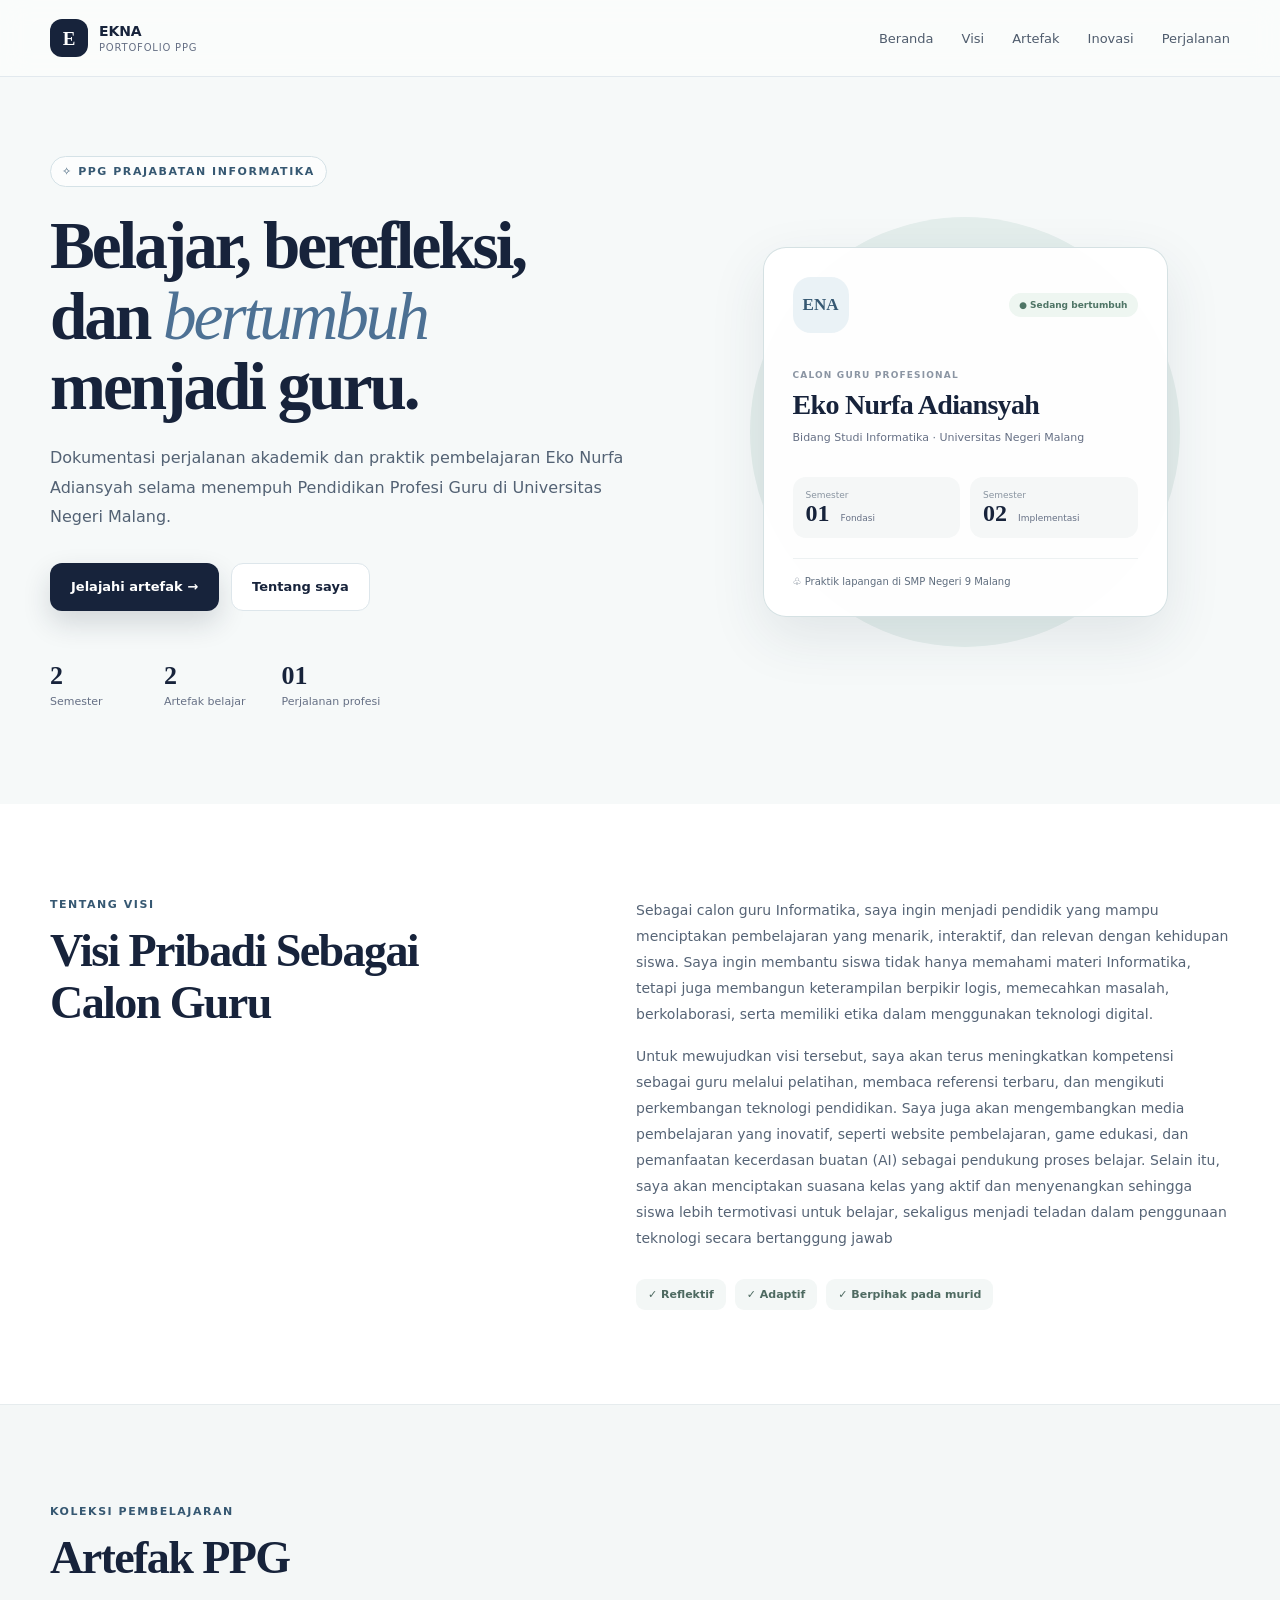
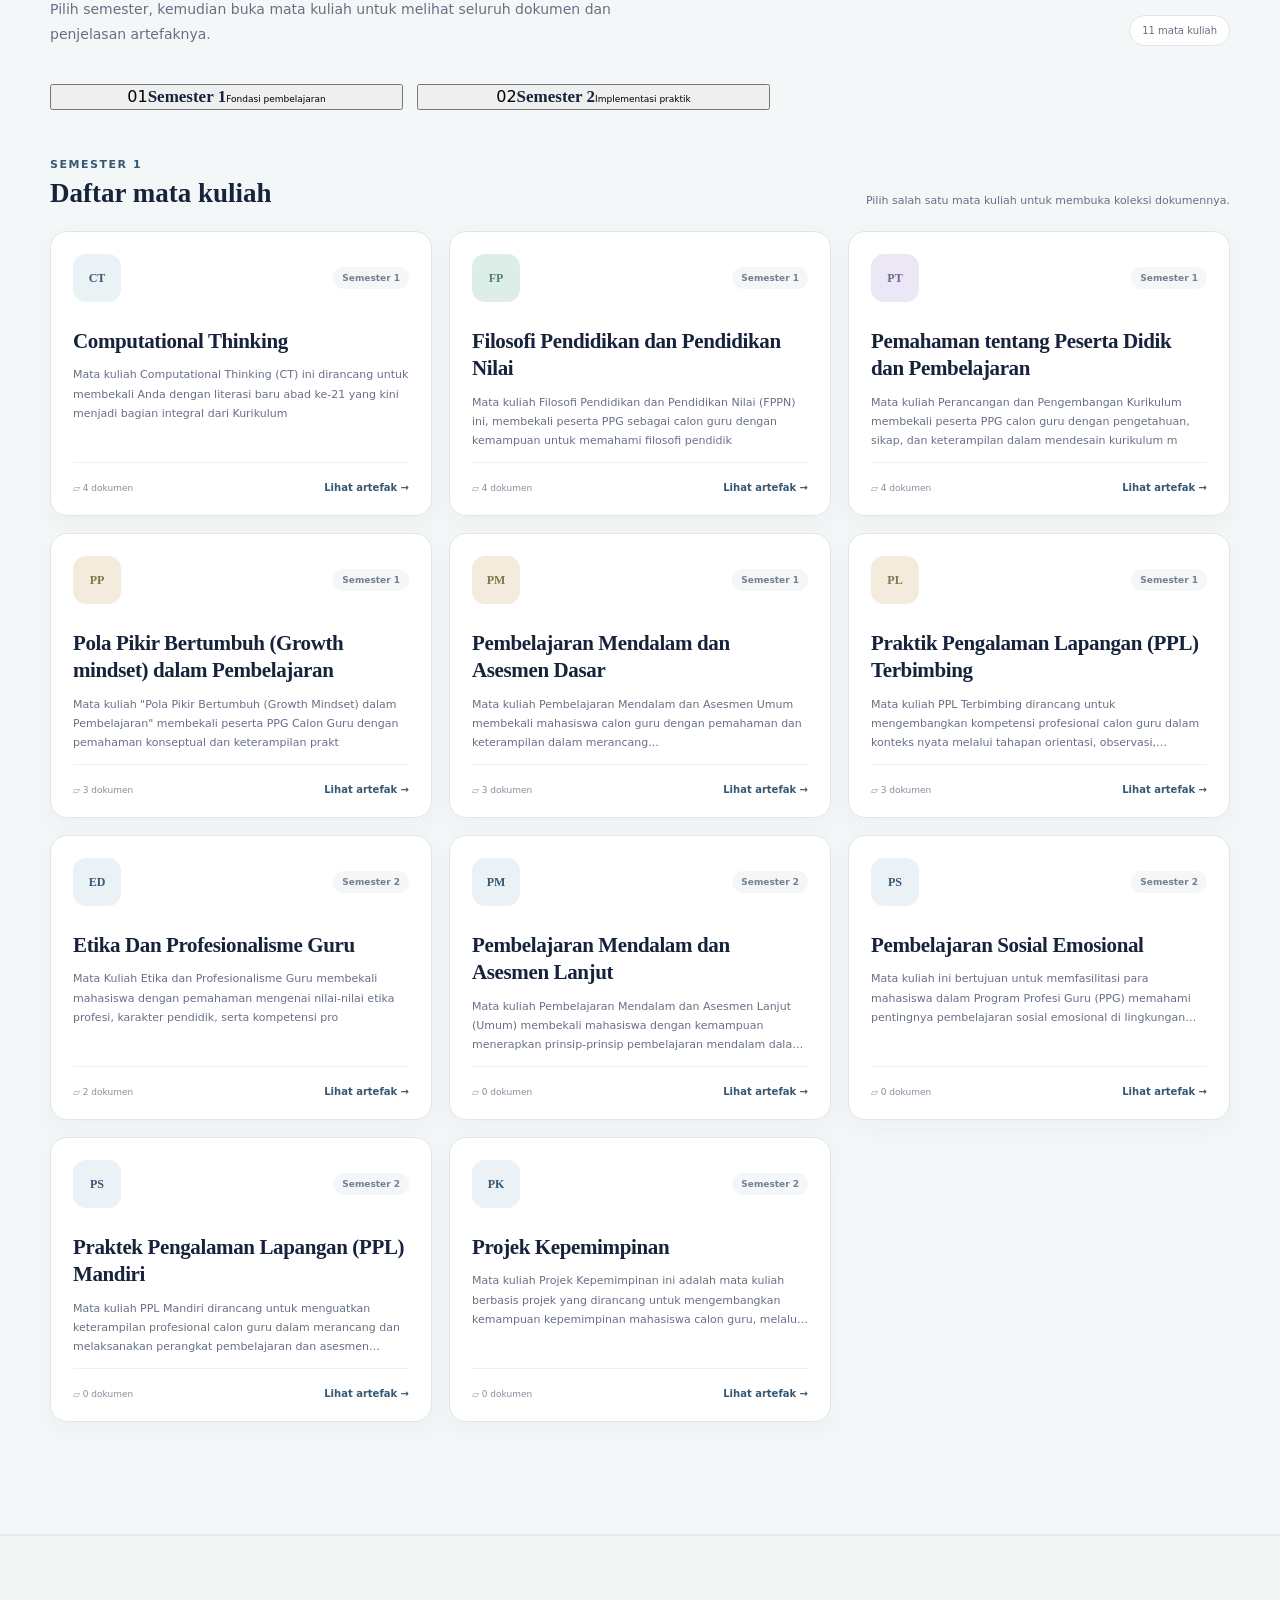
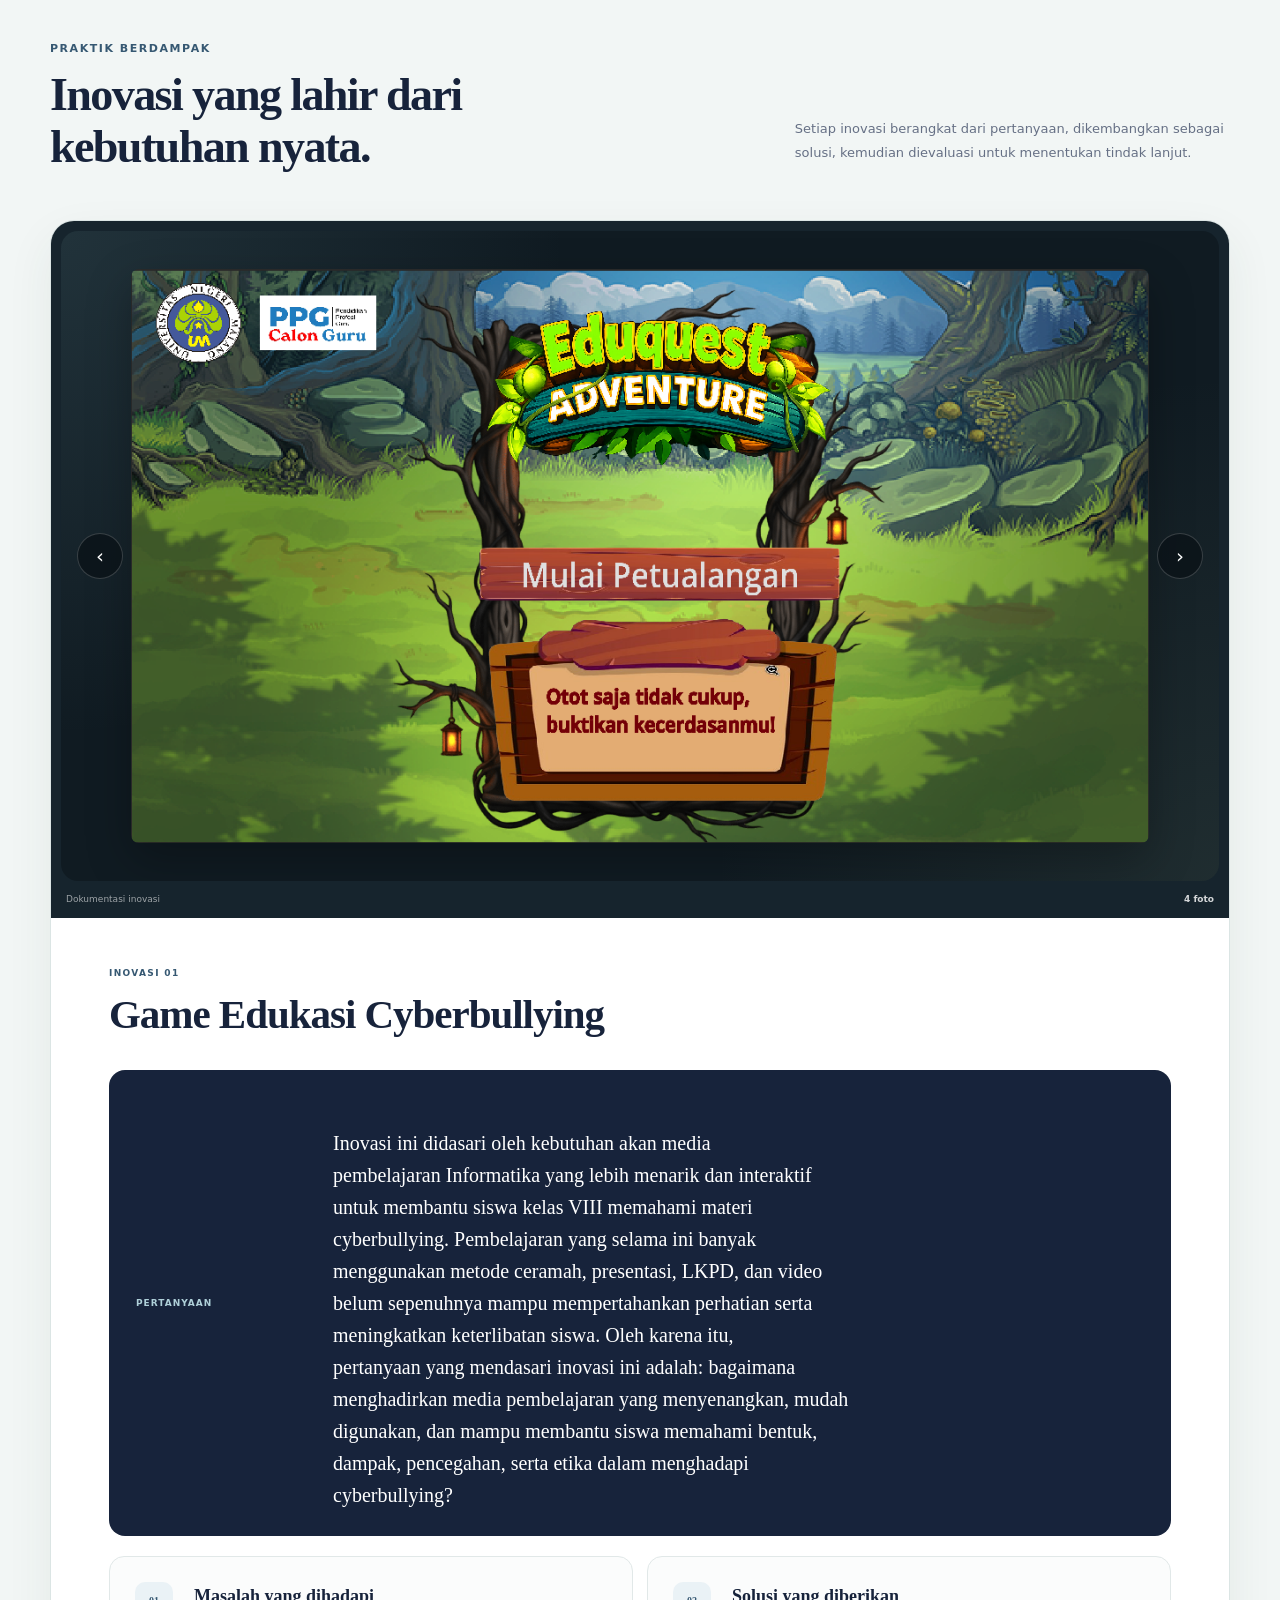
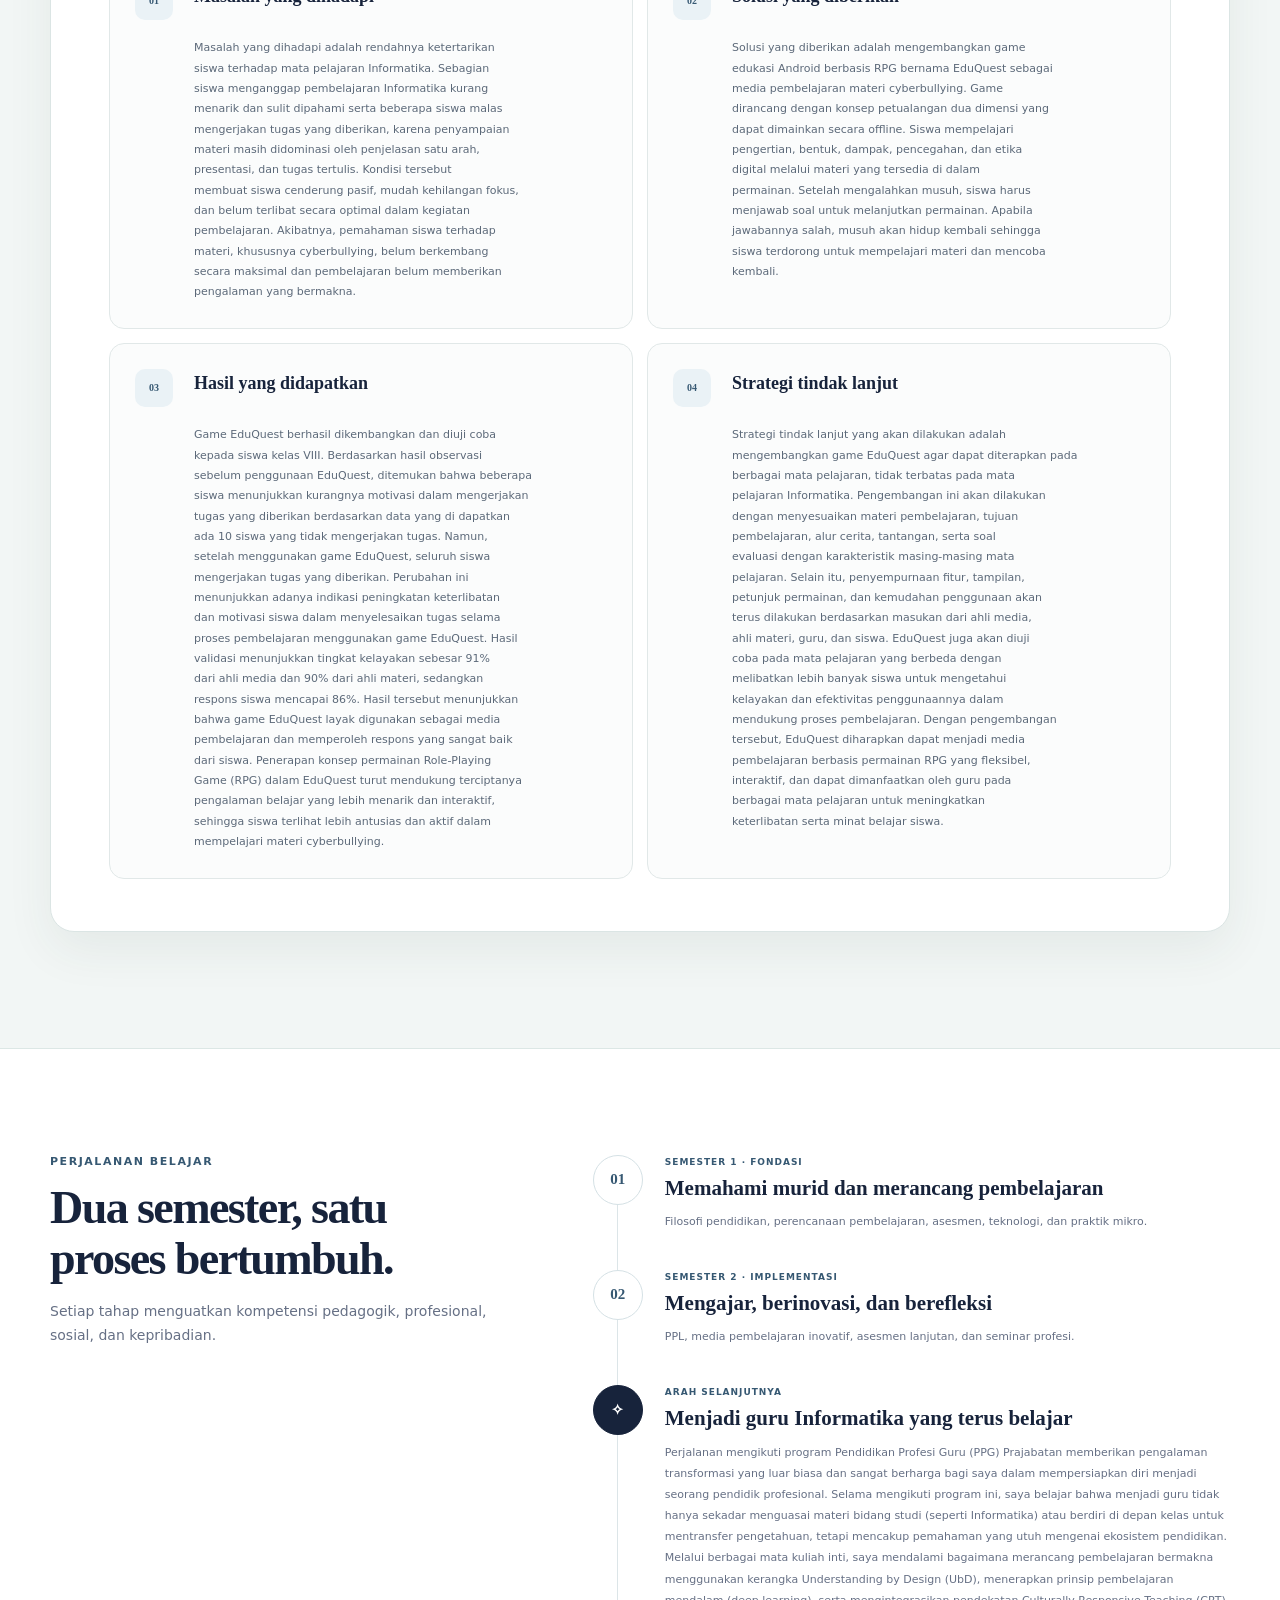
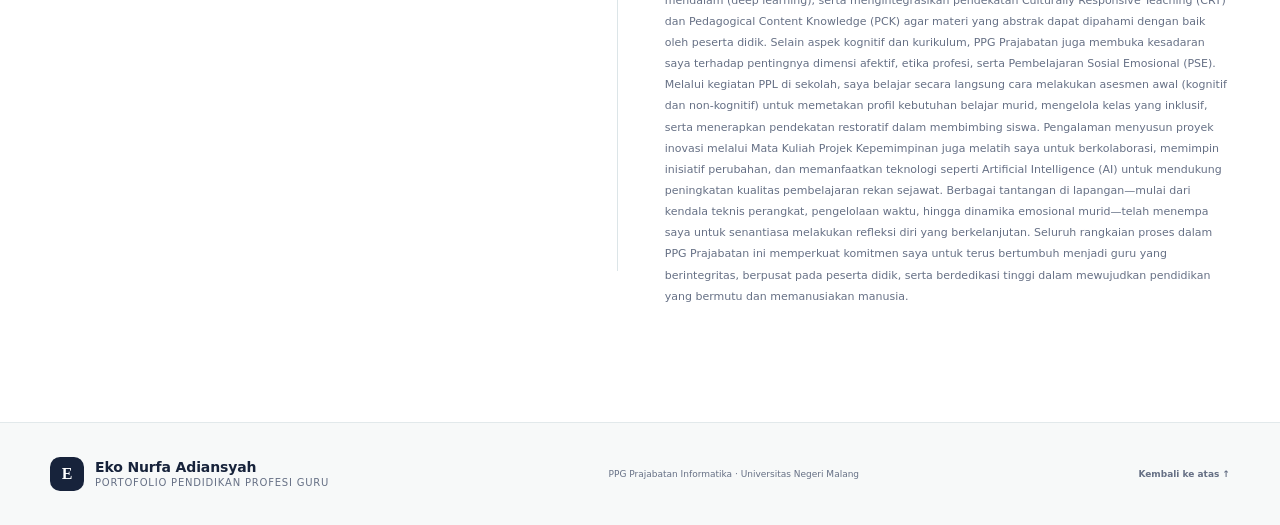
==== commit ab30ef81: "Add files via upload" ====
--- a/index.html
+++ b/index.html
@@ -1,5 +1,669 @@
-<!doctype html><html lang="id"><head><meta charset="utf-8"><meta name="viewport" content="width=device-width,initial-scale=1"><meta name="description" content="Portofolio Pendidikan Profesi Guru Eko Nurfa Adiansyah."><link rel="icon" href="favicon.svg" type="image/svg+xml"><link rel="stylesheet" href="assets/css/app.css"><title>Portofolio PPG · Portofolio PPG</title></head><body><header class="site-header"><div class="site-container header-inner"><a class="brand" href="index.html#beranda"><span class="brand-mark">E</span><span><strong>EKNA</strong><small>Portofolio PPG</small></span></a><nav class="main-nav" data-mobile-nav><a href="index.html#beranda">Beranda</a><a href="index.html#tentang">Tentang</a><a href="index.html#artefak">Artefak</a><a href="index.html#inovasi">Inovasi</a><a href="index.html#perjalanan">Perjalanan</a></nav><button class="menu-button" data-mobile-menu type="button" aria-label="Buka navigasi">☰</button></div></header><div class="site-shell"><main><section class="hero-section" id="beranda"><div class="site-container hero-grid"><div class="hero-copy"><div class="eyebrow">✧ PPG Prajabatan Informatika</div><h1>Belajar, berefleksi, dan <em>bertumbuh</em> menjadi guru.</h1><p class="hero-lead">Dokumentasi perjalanan akademik dan praktik pembelajaran Eko Nurfa Adiansyah selama menempuh Pendidikan Profesi Guru di Universitas Negeri Malang.</p><div class="hero-actions"><a class="button button-primary" href="#artefak">Jelajahi artefak →</a><a class="button button-quiet" href="#tentang">Tentang saya</a></div><div class="hero-metrics"><div><strong>2</strong><span>Semester</span></div><div><strong>2</strong><span>Artefak belajar</span></div><div><strong>01</strong><span>Perjalanan profesi</span></div></div></div><div class="hero-visual"><div class="profile-card"><div class="profile-card-top"><span class="profile-avatar">ENA</span><span class="status-chip">● Sedang bertumbuh</span></div><div><p class="muted-label">CALON GURU PROFESIONAL</p><h2>Eko Nurfa Adiansyah</h2><p>Bidang Studi Informatika · Universitas Negeri Malang</p></div><div class="semester-strip"><div><span>Semester</span><strong>01</strong><small>Fondasi</small></div><div><span>Semester</span><strong>02</strong><small>Implementasi</small></div></div><div class="profile-footer">♧ Praktik lapangan di SMP Negeri 9 Malang</div></div></div></div></section>
-<section class="about-section" id="tentang"><div class="site-container about-grid"><div><p class="section-kicker">Tentang portofolio</p><h2 class="section-title">Ruang untuk merekam proses, bukan hanya hasil.</h2></div><div class="about-copy"><p>Portofolio ini menghimpun artefak pembelajaran dari semester 1 dan 2—mulai dari refleksi, modul ajar, media pembelajaran, instrumen asesmen, hingga dokumentasi PPL.</p><p>Setiap karya menjadi jejak bagaimana teori, pengalaman lapangan, dan refleksi profesional saling terhubung dalam membentuk identitas saya sebagai guru Informatika.</p><div class="principle-row"><span>✓ Reflektif</span><span>✓ Adaptif</span><span>✓ Berpihak pada murid</span></div></div></div></section>
-<section class="artifacts-section" id="artefak"><div class="site-container"><div class="section-heading-row"><div><p class="section-kicker">Koleksi pembelajaran</p><h2 class="section-title">Artefak PPG</h2><p class="section-subtitle">Pilih semester, kemudian buka mata kuliah untuk melihat seluruh dokumen dan penjelasan artefaknya.</p></div><span class="collection-count">5 mata kuliah</span></div><nav class="semester-buttons"><button class="active" data-semester-filter="1" type="button"><span>01</span><strong>Semester 1</strong><small>Fondasi pembelajaran</small></button><button data-semester-filter="2" type="button"><span>02</span><strong>Semester 2</strong><small>Implementasi praktik</small></button></nav><div class="course-section-heading"><div><p class="section-kicker" id="semester-label">Semester 1</p><h3>Daftar mata kuliah</h3></div><p>Pilih salah satu mata kuliah untuk membuka koleksi dokumennya.</p></div><div class="course-grid"><a class="course-card" data-semester="1" href="courses/semester-1-computational-thinking/index.html"><div class="course-card-top"><span class="course-initials blue">CT</span><span class="semester-badge">Semester 1</span></div><h3>Computational Thinking</h3><p>Mata kuliah Computational Thinking (CT) ini dirancang untuk membekali Anda dengan literasi baru abad ke-21 yang kini menjadi bagian integral dari Kurikulum</p><div class="course-card-footer"><span>▱ 0 dokumen</span><strong>Lihat artefak →</strong></div></a><a class="course-card" data-semester="1" href="courses/semester-1-filosofi-pendidikan-dan-pendidikan-nilai/index.html"><div class="course-card-top"><span class="course-initials mint">FP</span><span class="semester-badge">Semester 1</span></div><h3>Filosofi Pendidikan dan Pendidikan Nilai</h3><p>Mata kuliah Filosofi Pendidikan dan Pendidikan Nilai (FPPN) ini, membekali peserta PPG sebagai calon guru dengan kemampuan untuk memahami filosofi pendidik</p><div class="course-card-footer"><span>▱ 0 dokumen</span><strong>Lihat artefak →</strong></div></a><a class="course-card" data-semester="1" href="courses/semester-1-pemahaman-tentang-peserta-didik-dan-pembelajaran/index.html"><div class="course-card-top"><span class="course-initials violet">PT</span><span class="semester-badge">Semester 1</span></div><h3>Pemahaman tentang Peserta Didik dan Pembelajaran</h3><p>Mata kuliah Perancangan dan Pengembangan Kurikulum membekali peserta PPG calon guru dengan pengetahuan, sikap, dan keterampilan dalam mendesain kurikulum m</p><div class="course-card-footer"><span>▱ 0 dokumen</span><strong>Lihat artefak →</strong></div></a><a class="course-card" data-semester="1" href="courses/semester-1-pola-pikir-bertumbuh-growth-mindset-dalam-pembelajaran/index.html"><div class="course-card-top"><span class="course-initials amber">PP</span><span class="semester-badge">Semester 1</span></div><h3>Pola Pikir Bertumbuh (Growth mindset) dalam Pembelajaran</h3><p>Mata kuliah &quot;Pola Pikir Bertumbuh (Growth Mindset) dalam Pembelajaran&quot;  membekali peserta PPG Calon Guru dengan pemahaman konseptual dan keterampilan prakt</p><div class="course-card-footer"><span>▱ 0 dokumen</span><strong>Lihat artefak →</strong></div></a><a class="course-card" data-semester="2" href="courses/semester-2-etika-dan-profesionalisme-guru/index.html"><div class="course-card-top"><span class="course-initials blue">ED</span><span class="semester-badge">Semester 2</span></div><h3>Etika Dan Profesionalisme Guru</h3><p>Mata Kuliah Etika dan Profesionalisme Guru membekali mahasiswa dengan pemahaman mengenai nilai-nilai etika profesi, karakter pendidik, serta kompetensi pro</p><div class="course-card-footer"><span>▱ 2 dokumen</span><strong>Lihat artefak →</strong></div></a></div></div></section>
-<section class="innovation-section" id="inovasi"><div class="site-container"><div class="innovation-section-heading"><div><p class="section-kicker">Praktik berdampak</p><h2 class="section-title">Inovasi yang lahir dari kebutuhan nyata.</h2></div><p>Setiap inovasi berangkat dari pertanyaan, dikembangkan sebagai solusi, kemudian dievaluasi untuk menentukan tindak lanjut.</p></div><div class="innovation-list"><article class="innovation-story"><div class="innovation-showcase" data-innovation-gallery><div class="innovation-main-stage"><div class="innovation-main-images"><figure class="innovation-main-image is-active" data-gallery-slide><a href="files/innovations/HXYTaxBsP2AmQb9cDwxbDhW0c3UiaJIQ8xo1FI1f.png" target="_blank"><img src="files/innovations/HXYTaxBsP2AmQb9cDwxbDhW0c3UiaJIQ8xo1FI1f.png" alt="Game Edukasi Cyberbullying"></a></figure><figure class="innovation-main-image " data-gallery-slide><a href="files/innovations/mjNaAneXSOghoRY16n3QxDDLBvwq3GFx4Xdp8sIW.png" target="_blank"><img src="files/innovations/mjNaAneXSOghoRY16n3QxDDLBvwq3GFx4Xdp8sIW.png" alt="Game Edukasi Cyberbullying"></a></figure><figure class="innovation-main-image " data-gallery-slide><a href="files/innovations/gYvllVOuIjyMbGjuef68F2FDZB4gUEe57JUyjTnS.png" target="_blank"><img src="files/innovations/gYvllVOuIjyMbGjuef68F2FDZB4gUEe57JUyjTnS.png" alt="Game Edukasi Cyberbullying"></a></figure><figure class="innovation-main-image " data-gallery-slide><a href="files/innovations/MXZWOGvhQ3WlQLOqFRamiD82o0OSKVs7iEZZbrEh.png" target="_blank"><img src="files/innovations/MXZWOGvhQ3WlQLOqFRamiD82o0OSKVs7iEZZbrEh.png" alt="Game Edukasi Cyberbullying"></a></figure></div><button class="innovation-gallery-nav previous" data-gallery-previous type="button">‹</button><button class="innovation-gallery-nav next" data-gallery-next type="button">›</button></div><div class="innovation-gallery-information"><span>Dokumentasi inovasi</span><strong>4 foto</strong></div></div><div class="innovation-story-body"><header><span>INOVASI 01</span><h3>Game Edukasi Cyberbullying</h3></header><section class="innovation-question"><span>Pertanyaan</span><p>Inovasi ini didasari oleh kebutuhan akan media pembelajaran Informatika yang lebih menarik dan interaktif untuk membantu siswa kelas VIII memahami materi cyberbullying. Pembelajaran yang selama ini banyak menggunakan metode ceramah, presentasi, LKPD, dan video belum sepenuhnya mampu mempertahankan perhatian serta meningkatkan keterlibatan siswa. Oleh karena itu, pertanyaan yang mendasari inovasi ini adalah: bagaimana menghadirkan media pembelajaran yang menyenangkan, mudah digunakan, dan mampu membantu siswa memahami bentuk, dampak, pencegahan, serta etika dalam menghadapi cyberbullying?</p></section><div class="innovation-answer-grid"><section><span>01</span><div><h4>Masalah yang dihadapi</h4><p>Masalah yang dihadapi adalah rendahnya ketertarikan siswa terhadap mata pelajaran Informatika. Sebagian siswa menganggap pembelajaran Informatika kurang menarik dan sulit dipahami serta beberapa siswa malas mengerjakan tugas yang diberikan, karena penyampaian materi masih didominasi oleh penjelasan satu arah, presentasi, dan tugas tertulis. Kondisi tersebut membuat siswa cenderung pasif, mudah kehilangan fokus, dan belum terlibat secara optimal dalam kegiatan pembelajaran. Akibatnya, pemahaman siswa terhadap materi, khususnya cyberbullying, belum berkembang secara maksimal dan pembelajaran belum memberikan pengalaman yang bermakna.</p></div></section><section><span>02</span><div><h4>Solusi yang diberikan</h4><p>Solusi yang diberikan adalah mengembangkan game edukasi Android berbasis RPG bernama EduQuest sebagai media pembelajaran materi cyberbullying. Game dirancang dengan konsep petualangan dua dimensi yang dapat dimainkan secara offline. Siswa mempelajari pengertian, bentuk, dampak, pencegahan, dan etika digital melalui materi yang tersedia di dalam permainan. Setelah mengalahkan musuh, siswa harus menjawab soal untuk melanjutkan permainan. Apabila jawabannya salah, musuh akan hidup kembali sehingga siswa terdorong untuk mempelajari materi dan mencoba kembali.</p></div></section><section><span>03</span><div><h4>Hasil yang didapatkan</h4><p>Game EduQuest berhasil dikembangkan dan diuji coba kepada 15 siswa kelas VIII selama 30 menit. Berdasarkan hasil observasi sebelum penggunaan EduQuest, ditemukan bahwa beberapa siswa menunjukkan kurangnya motivasi dalam mengerjakan tugas yang diberikan. Namun, setelah menggunakan game EduQuest, seluruh siswa mengerjakan tugas yang diberikan. Perubahan ini menunjukkan adanya indikasi peningkatan keterlibatan dan motivasi siswa dalam menyelesaikan tugas selama proses pembelajaran menggunakan game EduQuest. Hasil validasi menunjukkan tingkat kelayakan sebesar 91% dari ahli media dan 90% dari ahli materi, sedangkan respons siswa mencapai 86%. Hasil tersebut menunjukkan bahwa game EduQuest layak digunakan sebagai media pembelajaran dan memperoleh respons yang sangat baik dari siswa. Penerapan konsep permainan Role-Playing Game (RPG) dalam EduQuest turut mendukung terciptanya pengalaman belajar yang lebih menarik dan interaktif, sehingga siswa terlihat lebih antusias dan aktif dalam mempelajari materi cyberbullying.</p></div></section><section><span>04</span><div><h4>Strategi tindak lanjut</h4><p>Strategi tindak lanjut yang akan dilakukan adalah mengembangkan game EduQuest agar dapat diterapkan pada berbagai mata pelajaran, tidak terbatas pada mata pelajaran Informatika. Pengembangan ini akan dilakukan dengan menyesuaikan materi pembelajaran, tujuan pembelajaran, alur cerita, tantangan, serta soal evaluasi dengan karakteristik masing-masing mata pelajaran. Selain itu, penyempurnaan fitur, tampilan, petunjuk permainan, dan kemudahan penggunaan akan terus dilakukan berdasarkan masukan dari ahli media, ahli materi, guru, dan siswa. EduQuest juga akan diuji coba pada mata pelajaran yang berbeda dengan melibatkan lebih banyak siswa untuk mengetahui kelayakan dan efektivitas penggunaannya dalam mendukung proses pembelajaran. Dengan pengembangan tersebut, EduQuest diharapkan dapat menjadi media pembelajaran berbasis permainan RPG yang fleksibel, interaktif, dan dapat dimanfaatkan oleh guru pada berbagai mata pelajaran untuk meningkatkan keterlibatan serta minat belajar siswa.</p></div></section></div></div></article></div></div></section>
-<section class="journey-section" id="perjalanan"><div class="site-container journey-grid"><div><p class="section-kicker">Perjalanan belajar</p><h2 class="section-title">Dua semester, satu proses bertumbuh.</h2><p class="section-subtitle">Setiap tahap menguatkan kompetensi pedagogik, profesional, sosial, dan kepribadian.</p></div><div class="timeline"><article><span class="timeline-number">01</span><div><p>SEMESTER 1 · FONDASI</p><h3>Memahami murid dan merancang pembelajaran</h3><span>Filosofi pendidikan, perencanaan pembelajaran, asesmen, teknologi, dan praktik mikro.</span></div></article><article><span class="timeline-number">02</span><div><p>SEMESTER 2 · IMPLEMENTASI</p><h3>Mengajar, berinovasi, dan berefleksi</h3><span>PPL, media pembelajaran inovatif, asesmen lanjutan, dan seminar profesi.</span></div></article><article><span class="timeline-number finish">✧</span><div><p>ARAH SELANJUTNYA</p><h3>Menjadi guru Informatika yang terus belajar</h3><span>Menghadirkan pembelajaran yang bermakna, inklusif, dan relevan dengan dunia digital.</span></div></article></div></div></section></main><footer class="site-footer"><div class="site-container footer-inner"><div class="brand footer-brand"><span class="brand-mark">E</span><span><strong>Eko Nurfa Adiansyah</strong><small>Portofolio Pendidikan Profesi Guru</small></span></div><p>PPG Prajabatan Informatika · Universitas Negeri Malang</p><a href="#beranda">Kembali ke atas ↑</a></div></footer></div><script src="assets/js/app.js" defer></script></body></html>+<!doctype html>
+<html lang="id">
+  <head>
+    <meta charset="utf-8" />
+    <meta name="viewport" content="width=device-width,initial-scale=1" />
+    <meta
+      name="description"
+      content="Portofolio Pendidikan Profesi Guru Eko Nurfa Adiansyah."
+    />
+    <link rel="icon" href="favicon.svg" type="image/svg+xml" />
+    <link rel="stylesheet" href="assets/css/app.css" />
+    <title>Portofolio PPG · Portofolio PPG</title>
+  </head>
+  <body>
+    <header class="site-header">
+      <div class="site-container header-inner">
+        <a class="brand" href="index.html#beranda"
+          ><span class="brand-mark">E</span
+          ><span><strong>EKNA</strong><small>Portofolio PPG</small></span></a
+        >
+        <nav class="main-nav" data-mobile-nav>
+          <a href="index.html#beranda">Beranda</a
+          ><a href="index.html#tentang">Visi</a
+          ><a href="index.html#artefak">Artefak</a
+          ><a href="index.html#inovasi">Inovasi</a
+          ><a href="index.html#perjalanan">Perjalanan</a>
+        </nav>
+        <button
+          class="menu-button"
+          data-mobile-menu
+          type="button"
+          aria-label="Buka navigasi"
+        >
+          ☰
+        </button>
+      </div>
+    </header>
+    <div class="site-shell">
+      <main>
+        <section class="hero-section" id="beranda">
+          <div class="site-container hero-grid">
+            <div class="hero-copy">
+              <div class="eyebrow">✧ PPG Prajabatan Informatika</div>
+              <h1>Belajar, berefleksi, dan <em>bertumbuh</em> menjadi guru.</h1>
+              <p class="hero-lead">
+                Dokumentasi perjalanan akademik dan praktik pembelajaran Eko
+                Nurfa Adiansyah selama menempuh Pendidikan Profesi Guru di
+                Universitas Negeri Malang.
+              </p>
+              <div class="hero-actions">
+                <a class="button button-primary" href="#artefak"
+                  >Jelajahi artefak →</a
+                ><a class="button button-quiet" href="#tentang">Tentang saya</a>
+              </div>
+              <div class="hero-metrics">
+                <div><strong>2</strong><span>Semester</span></div>
+                <div><strong>2</strong><span>Artefak belajar</span></div>
+                <div><strong>01</strong><span>Perjalanan profesi</span></div>
+              </div>
+            </div>
+            <div class="hero-visual">
+              <div class="profile-card">
+                <div class="profile-card-top">
+                  <span class="profile-avatar">ENA</span
+                  ><span class="status-chip">● Sedang bertumbuh</span>
+                </div>
+                <div>
+                  <p class="muted-label">CALON GURU PROFESIONAL</p>
+                  <h2>Eko Nurfa Adiansyah</h2>
+                  <p>Bidang Studi Informatika · Universitas Negeri Malang</p>
+                </div>
+                <div class="semester-strip">
+                  <div>
+                    <span>Semester</span><strong>01</strong
+                    ><small>Fondasi</small>
+                  </div>
+                  <div>
+                    <span>Semester</span><strong>02</strong
+                    ><small>Implementasi</small>
+                  </div>
+                </div>
+                <div class="profile-footer">
+                  ♧ Praktik lapangan di SMP Negeri 9 Malang
+                </div>
+              </div>
+            </div>
+          </div>
+        </section>
+        <section class="about-section" id="tentang">
+          <div class="site-container about-grid">
+            <div>
+              <p class="section-kicker">Tentang visi</p>
+              <h2 class="section-title">Visi Pribadi Sebagai Calon Guru</h2>
+            </div>
+            <div class="about-copy">
+              <p>
+                Sebagai calon guru Informatika, saya ingin menjadi pendidik yang
+                mampu menciptakan pembelajaran yang menarik, interaktif, dan
+                relevan dengan kehidupan siswa. Saya ingin membantu siswa tidak
+                hanya memahami materi Informatika, tetapi juga membangun
+                keterampilan berpikir logis, memecahkan masalah, berkolaborasi,
+                serta memiliki etika dalam menggunakan teknologi digital.
+              </p>
+              <p>
+                Untuk mewujudkan visi tersebut, saya akan terus meningkatkan
+                kompetensi sebagai guru melalui pelatihan, membaca referensi
+                terbaru, dan mengikuti perkembangan teknologi pendidikan. Saya
+                juga akan mengembangkan media pembelajaran yang inovatif,
+                seperti website pembelajaran, game edukasi, dan pemanfaatan
+                kecerdasan buatan (AI) sebagai pendukung proses belajar. Selain
+                itu, saya akan menciptakan suasana kelas yang aktif dan
+                menyenangkan sehingga siswa lebih termotivasi untuk belajar,
+                sekaligus menjadi teladan dalam penggunaan teknologi secara
+                bertanggung jawab
+              </p>
+              <div class="principle-row">
+                <span>✓ Reflektif</span><span>✓ Adaptif</span
+                ><span>✓ Berpihak pada murid</span>
+              </div>
+            </div>
+          </div>
+        </section>
+        <section class="artifacts-section" id="artefak">
+          <div class="site-container">
+            <div class="section-heading-row">
+              <div>
+                <p class="section-kicker">Koleksi pembelajaran</p>
+                <h2 class="section-title">Artefak PPG</h2>
+                <p class="section-subtitle">
+                  Pilih semester, kemudian buka mata kuliah untuk melihat
+                  seluruh dokumen dan penjelasan artefaknya.
+                </p>
+              </div>
+              <span class="collection-count">11 mata kuliah</span>
+            </div>
+            <nav class="semester-buttons">
+              <button class="active" data-semester-filter="1" type="button">
+                <span>01</span><strong>Semester 1</strong
+                ><small>Fondasi pembelajaran</small></button
+              ><button data-semester-filter="2" type="button">
+                <span>02</span><strong>Semester 2</strong
+                ><small>Implementasi praktik</small>
+              </button>
+            </nav>
+            <div class="course-section-heading">
+              <div>
+                <p class="section-kicker" id="semester-label">Semester 1</p>
+                <h3>Daftar mata kuliah</h3>
+              </div>
+              <p>
+                Pilih salah satu mata kuliah untuk membuka koleksi dokumennya.
+              </p>
+            </div>
+            <div class="course-grid">
+              <a
+                class="course-card"
+                data-semester="1"
+                href="courses/semester-1-computational-thinking/index.html"
+                ><div class="course-card-top">
+                  <span class="course-initials blue">CT</span
+                  ><span class="semester-badge">Semester 1</span>
+                </div>
+                <h3>Computational Thinking</h3>
+                <p>
+                  Mata kuliah Computational Thinking (CT) ini dirancang untuk
+                  membekali Anda dengan literasi baru abad ke-21 yang kini
+                  menjadi bagian integral dari Kurikulum
+                </p>
+                <div class="course-card-footer">
+                  <span>▱ 4 dokumen</span><strong>Lihat artefak →</strong>
+                </div></a
+              ><a
+                class="course-card"
+                data-semester="1"
+                href="courses/semester-1-filosofi-pendidikan-dan-pendidikan-nilai/index.html"
+                ><div class="course-card-top">
+                  <span class="course-initials mint">FP</span
+                  ><span class="semester-badge">Semester 1</span>
+                </div>
+                <h3>Filosofi Pendidikan dan Pendidikan Nilai</h3>
+                <p>
+                  Mata kuliah Filosofi Pendidikan dan Pendidikan Nilai (FPPN)
+                  ini, membekali peserta PPG sebagai calon guru dengan kemampuan
+                  untuk memahami filosofi pendidik
+                </p>
+                <div class="course-card-footer">
+                  <span>▱ 4 dokumen</span><strong>Lihat artefak →</strong>
+                </div></a
+              ><a
+                class="course-card"
+                data-semester="1"
+                href="courses/semester-1-pemahaman-tentang-peserta-didik-dan-pembelajaran/index.html"
+                ><div class="course-card-top">
+                  <span class="course-initials violet">PT</span
+                  ><span class="semester-badge">Semester 1</span>
+                </div>
+                <h3>Pemahaman tentang Peserta Didik dan Pembelajaran</h3>
+                <p>
+                  Mata kuliah Perancangan dan Pengembangan Kurikulum membekali
+                  peserta PPG calon guru dengan pengetahuan, sikap, dan
+                  keterampilan dalam mendesain kurikulum m
+                </p>
+                <div class="course-card-footer">
+                  <span>▱ 4 dokumen</span><strong>Lihat artefak →</strong>
+                </div></a
+              ><a
+                class="course-card"
+                data-semester="1"
+                href="courses/semester-1-pola-pikir-bertumbuh-growth-mindset-dalam-pembelajaran/index.html"
+                ><div class="course-card-top">
+                  <span class="course-initials amber">PP</span
+                  ><span class="semester-badge">Semester 1</span>
+                </div>
+                <h3>
+                  Pola Pikir Bertumbuh (Growth mindset) dalam Pembelajaran
+                </h3>
+                <p>
+                  Mata kuliah &quot;Pola Pikir Bertumbuh (Growth Mindset) dalam
+                  Pembelajaran&quot; membekali peserta PPG Calon Guru dengan
+                  pemahaman konseptual dan keterampilan prakt
+                </p>
+                <div class="course-card-footer">
+                  <span>▱ 3 dokumen</span><strong>Lihat artefak →</strong>
+                </div></a
+              >
+              <a
+                class="course-card"
+                data-semester="1"
+                href="courses/semester-1-pma/index.html"
+                ><div class="course-card-top">
+                  <span class="course-initials amber">PM</span
+                  ><span class="semester-badge">Semester 1</span>
+                </div>
+                <h3>Pembelajaran Mendalam dan Asesmen Dasar</h3>
+                <p>
+                  Mata kuliah Pembelajaran Mendalam dan Asesmen Umum membekali
+                  mahasiswa calon guru dengan pemahaman dan keterampilan dalam
+                  merancang...
+                </p>
+                <div class="course-card-footer">
+                  <span>▱ 3 dokumen</span><strong>Lihat artefak →</strong>
+                </div></a
+              >
+              <a
+                class="course-card"
+                data-semester="1"
+                href="courses/semester-1-ppl/index.html"
+                ><div class="course-card-top">
+                  <span class="course-initials amber">PL</span
+                  ><span class="semester-badge">Semester 1</span>
+                </div>
+                <h3>Praktik Pengalaman Lapangan (PPL) Terbimbing</h3>
+                <p>
+                  Mata kuliah PPL Terbimbing dirancang untuk mengembangkan
+                  kompetensi profesional calon guru dalam konteks nyata melalui
+                  tahapan orientasi, observasi, asistensi, dan praktik
+                  pembelajaran terbimbing.
+                </p>
+                <div class="course-card-footer">
+                  <span>▱ 3 dokumen</span><strong>Lihat artefak →</strong>
+                </div></a
+              >
+              <a
+                class="course-card"
+                data-semester="2"
+                href="courses/semester-2-etika-dan-profesionalisme-guru/index.html"
+                ><div class="course-card-top">
+                  <span class="course-initials blue">ED</span
+                  ><span class="semester-badge">Semester 2</span>
+                </div>
+                <h3>Etika Dan Profesionalisme Guru</h3>
+                <p>
+                  Mata Kuliah Etika dan Profesionalisme Guru membekali mahasiswa
+                  dengan pemahaman mengenai nilai-nilai etika profesi, karakter
+                  pendidik, serta kompetensi pro
+                </p>
+                <div class="course-card-footer">
+                  <span>▱ 2 dokumen</span><strong>Lihat artefak →</strong>
+                </div></a
+              >
+              <a
+                class="course-card"
+                data-semester="2"
+                href="courses/semester-2-etika-dan-profesionalisme-guru/index.html"
+                ><div class="course-card-top">
+                  <span class="course-initials blue">PM</span
+                  ><span class="semester-badge">Semester 2</span>
+                </div>
+                <h3>Pembelajaran Mendalam dan Asesmen Lanjut</h3>
+                <p>
+                  Mata kuliah Pembelajaran Mendalam dan Asesmen Lanjut (Umum)
+                  membekali mahasiswa dengan kemampuan menerapkan
+                  prinsip-prinsip pembelajaran mendalam dalam konteks nyata di
+                  kelas. Melalui pendekatan berbasis kasus, mahasiswa belajar
+                  menggunakan data hasil asesmen untuk merancang strategi
+                  pembelajaran yang adaptif, inklusif, dan berpihak pada murid.
+                </p>
+                <div class="course-card-footer">
+                  <span>▱ 0 dokumen</span><strong>Lihat artefak →</strong>
+                </div></a
+              >
+              <a
+                class="course-card"
+                data-semester="2"
+                href="courses/semester-2-pse/index.html"
+                ><div class="course-card-top">
+                  <span class="course-initials blue">PS</span
+                  ><span class="semester-badge">Semester 2</span>
+                </div>
+                <h3>Pembelajaran Sosial Emosional</h3>
+                <p>
+                  Mata kuliah ini bertujuan untuk memfasilitasi para mahasiswa
+                  dalam Program Profesi Guru (PPG) memahami pentingnya
+                  pembelajaran sosial emosional di lingkungan sekolah. Pada mata
+                  kuliah ini para calon guru akan belajar untuk memahami sampai
+                  mempraktikkan bagaimana membangun relasi yang baik dengan
+                  semua pihak, terutama dengan murid.
+                </p>
+                <div class="course-card-footer">
+                  <span>▱ 0 dokumen</span><strong>Lihat artefak →</strong>
+                </div></a
+              >
+              <a
+                class="course-card"
+                data-semester="2"
+                href="courses/semester-1-ppl/index.html"
+                ><div class="course-card-top">
+                  <span class="course-initials blue">PS</span
+                  ><span class="semester-badge">Semester 2</span>
+                </div>
+                <h3>Praktek Pengalaman Lapangan (PPL) Mandiri</h3>
+                <p>
+                  Mata kuliah PPL Mandiri dirancang untuk menguatkan
+                  keterampilan profesional calon guru dalam merancang dan
+                  melaksanakan perangkat pembelajaran dan asesmen menggunakan PM
+                  secara mandiri di lingkungan sekolah.
+                </p>
+                <div class="course-card-footer">
+                  <span>▱ 0 dokumen</span><strong>Lihat artefak →</strong>
+                </div></a
+              >
+              <a
+                class="course-card"
+                data-semester="2"
+                href="courses/semester-2-pk/index.html"
+                ><div class="course-card-top">
+                  <span class="course-initials blue">PK</span
+                  ><span class="semester-badge">Semester 2</span>
+                </div>
+                <h3>Projek Kepemimpinan</h3>
+                <p>
+                  Mata kuliah Projek Kepemimpinan ini adalah mata kuliah
+                  berbasis projek yang dirancang untuk mengembangkan kemampuan
+                  kepemimpinan mahasiswa calon guru, melalui pengalaman langsung
+                  dalam merancang, mengelola, dan mengeksekusi sebuah inisiatif
+                  adalah solusi nyata.
+                </p>
+                <div class="course-card-footer">
+                  <span>▱ 0 dokumen</span><strong>Lihat artefak →</strong>
+                </div></a
+              >
+            </div>
+          </div>
+        </section>
+        <section class="innovation-section" id="inovasi">
+          <div class="site-container">
+            <div class="innovation-section-heading">
+              <div>
+                <p class="section-kicker">Praktik berdampak</p>
+                <h2 class="section-title">
+                  Inovasi yang lahir dari kebutuhan nyata.
+                </h2>
+              </div>
+              <p>
+                Setiap inovasi berangkat dari pertanyaan, dikembangkan sebagai
+                solusi, kemudian dievaluasi untuk menentukan tindak lanjut.
+              </p>
+            </div>
+            <div class="innovation-list">
+              <article class="innovation-story">
+                <div class="innovation-showcase" data-innovation-gallery>
+                  <div class="innovation-main-stage">
+                    <div class="innovation-main-images">
+                      <figure
+                        class="innovation-main-image is-active"
+                        data-gallery-slide
+                      >
+                        <a
+                          href="files/innovations/HXYTaxBsP2AmQb9cDwxbDhW0c3UiaJIQ8xo1FI1f.png"
+                          target="_blank"
+                          ><img
+                            src="files/innovations/HXYTaxBsP2AmQb9cDwxbDhW0c3UiaJIQ8xo1FI1f.png"
+                            alt="Game Edukasi Cyberbullying"
+                        /></a>
+                      </figure>
+                      <figure class="innovation-main-image" data-gallery-slide>
+                        <a
+                          href="files/innovations/mjNaAneXSOghoRY16n3QxDDLBvwq3GFx4Xdp8sIW.png"
+                          target="_blank"
+                          ><img
+                            src="files/innovations/mjNaAneXSOghoRY16n3QxDDLBvwq3GFx4Xdp8sIW.png"
+                            alt="Game Edukasi Cyberbullying"
+                        /></a>
+                      </figure>
+                      <figure class="innovation-main-image" data-gallery-slide>
+                        <a
+                          href="files/innovations/gYvllVOuIjyMbGjuef68F2FDZB4gUEe57JUyjTnS.png"
+                          target="_blank"
+                          ><img
+                            src="files/innovations/gYvllVOuIjyMbGjuef68F2FDZB4gUEe57JUyjTnS.png"
+                            alt="Game Edukasi Cyberbullying"
+                        /></a>
+                      </figure>
+                      <figure class="innovation-main-image" data-gallery-slide>
+                        <a
+                          href="files/innovations/MXZWOGvhQ3WlQLOqFRamiD82o0OSKVs7iEZZbrEh.png"
+                          target="_blank"
+                          ><img
+                            src="files/innovations/MXZWOGvhQ3WlQLOqFRamiD82o0OSKVs7iEZZbrEh.png"
+                            alt="Game Edukasi Cyberbullying"
+                        /></a>
+                      </figure>
+                    </div>
+                    <button
+                      class="innovation-gallery-nav previous"
+                      data-gallery-previous
+                      type="button"
+                    >
+                      ‹</button
+                    ><button
+                      class="innovation-gallery-nav next"
+                      data-gallery-next
+                      type="button"
+                    >
+                      ›
+                    </button>
+                  </div>
+                  <div class="innovation-gallery-information">
+                    <span>Dokumentasi inovasi</span><strong>4 foto</strong>
+                  </div>
+                </div>
+                <div class="innovation-story-body">
+                  <header>
+                    <span>INOVASI 01</span>
+                    <h3>Game Edukasi Cyberbullying</h3>
+                  </header>
+                  <section class="innovation-question">
+                    <span>Pertanyaan</span>
+                    <p>
+                      Inovasi ini didasari oleh kebutuhan akan media
+                      pembelajaran Informatika yang lebih menarik dan interaktif
+                      untuk membantu siswa kelas VIII memahami materi
+                      cyberbullying. Pembelajaran yang selama ini banyak
+                      menggunakan metode ceramah, presentasi, LKPD, dan video
+                      belum sepenuhnya mampu mempertahankan perhatian serta
+                      meningkatkan keterlibatan siswa. Oleh karena itu,
+                      pertanyaan yang mendasari inovasi ini adalah: bagaimana
+                      menghadirkan media pembelajaran yang menyenangkan, mudah
+                      digunakan, dan mampu membantu siswa memahami bentuk,
+                      dampak, pencegahan, serta etika dalam menghadapi
+                      cyberbullying?
+                    </p>
+                  </section>
+                  <div class="innovation-answer-grid">
+                    <section>
+                      <span>01</span>
+                      <div>
+                        <h4>Masalah yang dihadapi</h4>
+                        <p>
+                          Masalah yang dihadapi adalah rendahnya ketertarikan
+                          siswa terhadap mata pelajaran Informatika. Sebagian
+                          siswa menganggap pembelajaran Informatika kurang
+                          menarik dan sulit dipahami serta beberapa siswa malas
+                          mengerjakan tugas yang diberikan, karena penyampaian
+                          materi masih didominasi oleh penjelasan satu arah,
+                          presentasi, dan tugas tertulis. Kondisi tersebut
+                          membuat siswa cenderung pasif, mudah kehilangan fokus,
+                          dan belum terlibat secara optimal dalam kegiatan
+                          pembelajaran. Akibatnya, pemahaman siswa terhadap
+                          materi, khususnya cyberbullying, belum berkembang
+                          secara maksimal dan pembelajaran belum memberikan
+                          pengalaman yang bermakna.
+                        </p>
+                      </div>
+                    </section>
+                    <section>
+                      <span>02</span>
+                      <div>
+                        <h4>Solusi yang diberikan</h4>
+                        <p>
+                          Solusi yang diberikan adalah mengembangkan game
+                          edukasi Android berbasis RPG bernama EduQuest sebagai
+                          media pembelajaran materi cyberbullying. Game
+                          dirancang dengan konsep petualangan dua dimensi yang
+                          dapat dimainkan secara offline. Siswa mempelajari
+                          pengertian, bentuk, dampak, pencegahan, dan etika
+                          digital melalui materi yang tersedia di dalam
+                          permainan. Setelah mengalahkan musuh, siswa harus
+                          menjawab soal untuk melanjutkan permainan. Apabila
+                          jawabannya salah, musuh akan hidup kembali sehingga
+                          siswa terdorong untuk mempelajari materi dan mencoba
+                          kembali.
+                        </p>
+                      </div>
+                    </section>
+                    <section>
+                      <span>03</span>
+                      <div>
+                        <h4>Hasil yang didapatkan</h4>
+                        <p>
+                          Game EduQuest berhasil dikembangkan dan diuji coba
+                          kepada siswa kelas VIII. Berdasarkan hasil observasi
+                          sebelum penggunaan EduQuest, ditemukan bahwa beberapa
+                          siswa menunjukkan kurangnya motivasi dalam mengerjakan
+                          tugas yang diberikan berdasarkan data yang di dapatkan
+                          ada 10 siswa yang tidak mengerjakan tugas. Namun,
+                          setelah menggunakan game EduQuest, seluruh siswa
+                          mengerjakan tugas yang diberikan. Perubahan ini
+                          menunjukkan adanya indikasi peningkatan keterlibatan
+                          dan motivasi siswa dalam menyelesaikan tugas selama
+                          proses pembelajaran menggunakan game EduQuest. Hasil
+                          validasi menunjukkan tingkat kelayakan sebesar 91%
+                          dari ahli media dan 90% dari ahli materi, sedangkan
+                          respons siswa mencapai 86%. Hasil tersebut menunjukkan
+                          bahwa game EduQuest layak digunakan sebagai media
+                          pembelajaran dan memperoleh respons yang sangat baik
+                          dari siswa. Penerapan konsep permainan Role-Playing
+                          Game (RPG) dalam EduQuest turut mendukung terciptanya
+                          pengalaman belajar yang lebih menarik dan interaktif,
+                          sehingga siswa terlihat lebih antusias dan aktif dalam
+                          mempelajari materi cyberbullying.
+                        </p>
+                      </div>
+                    </section>
+                    <section>
+                      <span>04</span>
+                      <div>
+                        <h4>Strategi tindak lanjut</h4>
+                        <p>
+                          Strategi tindak lanjut yang akan dilakukan adalah
+                          mengembangkan game EduQuest agar dapat diterapkan pada
+                          berbagai mata pelajaran, tidak terbatas pada mata
+                          pelajaran Informatika. Pengembangan ini akan dilakukan
+                          dengan menyesuaikan materi pembelajaran, tujuan
+                          pembelajaran, alur cerita, tantangan, serta soal
+                          evaluasi dengan karakteristik masing-masing mata
+                          pelajaran. Selain itu, penyempurnaan fitur, tampilan,
+                          petunjuk permainan, dan kemudahan penggunaan akan
+                          terus dilakukan berdasarkan masukan dari ahli media,
+                          ahli materi, guru, dan siswa. EduQuest juga akan diuji
+                          coba pada mata pelajaran yang berbeda dengan
+                          melibatkan lebih banyak siswa untuk mengetahui
+                          kelayakan dan efektivitas penggunaannya dalam
+                          mendukung proses pembelajaran. Dengan pengembangan
+                          tersebut, EduQuest diharapkan dapat menjadi media
+                          pembelajaran berbasis permainan RPG yang fleksibel,
+                          interaktif, dan dapat dimanfaatkan oleh guru pada
+                          berbagai mata pelajaran untuk meningkatkan
+                          keterlibatan serta minat belajar siswa.
+                        </p>
+                      </div>
+                    </section>
+                  </div>
+                </div>
+              </article>
+            </div>
+          </div>
+        </section>
+        <section class="journey-section" id="perjalanan">
+          <div class="site-container journey-grid">
+            <div>
+              <p class="section-kicker">Perjalanan belajar</p>
+              <h2 class="section-title">
+                Dua semester, satu proses bertumbuh.
+              </h2>
+              <p class="section-subtitle">
+                Setiap tahap menguatkan kompetensi pedagogik, profesional,
+                sosial, dan kepribadian.
+              </p>
+            </div>
+            <div class="timeline">
+              <article>
+                <span class="timeline-number">01</span>
+                <div>
+                  <p>SEMESTER 1 · FONDASI</p>
+                  <h3>Memahami murid dan merancang pembelajaran</h3>
+                  <span
+                    >Filosofi pendidikan, perencanaan pembelajaran, asesmen,
+                    teknologi, dan praktik mikro.</span
+                  >
+                </div>
+              </article>
+              <article>
+                <span class="timeline-number">02</span>
+                <div>
+                  <p>SEMESTER 2 · IMPLEMENTASI</p>
+                  <h3>Mengajar, berinovasi, dan berefleksi</h3>
+                  <span
+                    >PPL, media pembelajaran inovatif, asesmen lanjutan, dan
+                    seminar profesi.</span
+                  >
+                </div>
+              </article>
+              <article>
+                <span class="timeline-number finish">✧</span>
+                <div>
+                  <p>ARAH SELANJUTNYA</p>
+                  <h3>Menjadi guru Informatika yang terus belajar</h3>
+                  <span
+                    >Perjalanan mengikuti program Pendidikan Profesi Guru (PPG)
+                    Prajabatan memberikan pengalaman transformasi yang luar
+                    biasa dan sangat berharga bagi saya dalam mempersiapkan diri
+                    menjadi seorang pendidik profesional. Selama mengikuti
+                    program ini, saya belajar bahwa menjadi guru tidak hanya
+                    sekadar menguasai materi bidang studi (seperti Informatika)
+                    atau berdiri di depan kelas untuk mentransfer pengetahuan,
+                    tetapi mencakup pemahaman yang utuh mengenai ekosistem
+                    pendidikan. Melalui berbagai mata kuliah inti, saya
+                    mendalami bagaimana merancang pembelajaran bermakna
+                    menggunakan kerangka Understanding by Design (UbD),
+                    menerapkan prinsip pembelajaran mendalam (deep learning),
+                    serta mengintegrasikan pendekatan Culturally Responsive
+                    Teaching (CRT) dan Pedagogical Content Knowledge (PCK) agar
+                    materi yang abstrak dapat dipahami dengan baik oleh peserta
+                    didik. Selain aspek kognitif dan kurikulum, PPG Prajabatan
+                    juga membuka kesadaran saya terhadap pentingnya dimensi
+                    afektif, etika profesi, serta Pembelajaran Sosial Emosional
+                    (PSE). Melalui kegiatan PPL di sekolah, saya belajar secara
+                    langsung cara melakukan asesmen awal (kognitif dan
+                    non-kognitif) untuk memetakan profil kebutuhan belajar
+                    murid, mengelola kelas yang inklusif, serta menerapkan
+                    pendekatan restoratif dalam membimbing siswa. Pengalaman
+                    menyusun proyek inovasi melalui Mata Kuliah Projek
+                    Kepemimpinan juga melatih saya untuk berkolaborasi, memimpin
+                    inisiatif perubahan, dan memanfaatkan teknologi seperti
+                    Artificial Intelligence (AI) untuk mendukung peningkatan
+                    kualitas pembelajaran rekan sejawat. Berbagai tantangan di
+                    lapangan—mulai dari kendala teknis perangkat, pengelolaan
+                    waktu, hingga dinamika emosional murid—telah menempa saya
+                    untuk senantiasa melakukan refleksi diri yang berkelanjutan.
+                    Seluruh rangkaian proses dalam PPG Prajabatan ini memperkuat
+                    komitmen saya untuk terus bertumbuh menjadi guru yang
+                    berintegritas, berpusat pada peserta didik, serta
+                    berdedikasi tinggi dalam mewujudkan pendidikan yang bermutu
+                    dan memanusiakan manusia.
+                  </span>
+                </div>
+              </article>
+            </div>
+          </div>
+        </section>
+      </main>
+      <footer class="site-footer">
+        <div class="site-container footer-inner">
+          <div class="brand footer-brand">
+            <span class="brand-mark">E</span
+            ><span
+              ><strong>Eko Nurfa Adiansyah</strong
+              ><small>Portofolio Pendidikan Profesi Guru</small></span
+            >
+          </div>
+          <p>PPG Prajabatan Informatika · Universitas Negeri Malang</p>
+          <a href="#beranda">Kembali ke atas ↑</a>
+        </div>
+      </footer>
+    </div>
+    <script src="assets/js/app.js" defer></script>
+  </body>
+</html>
--- a/assets/css/app.css
+++ b/assets/css/app.css
@@ -16,11 +16,19 @@
   background: var(--paper);
   color: var(--ink);
   font-family:
-    "Poppins", "Aptos", "Segoe UI", ui-sans-serif, system-ui, -apple-system, sans-serif;
+    "Poppins",
+    "Aptos",
+    "Segoe UI",
+    ui-sans-serif,
+    system-ui,
+    -apple-system,
+    sans-serif;
   scroll-behavior: smooth;
 }
 
-* { box-sizing: border-box; }
+* {
+  box-sizing: border-box;
+}
 
 body {
   margin: 0;
@@ -29,844 +37,3363 @@
   min-width: 320px;
 }
 
-a { color: inherit; text-decoration: none; }
-button, input, select, textarea { font: inherit; }
-button, select { cursor: pointer; }
-.sr-only { position: absolute; width: 1px; height: 1px; padding: 0; margin: -1px; overflow: hidden; clip: rect(0,0,0,0); white-space: nowrap; border: 0; }
-.site-shell { overflow: hidden; }
-.site-container { width: min(1180px, calc(100% - 40px)); margin: 0 auto; }
-
-.site-header { position: fixed; inset: 0 0 auto; z-index: 50; background: rgba(251, 252, 251, .9); border-bottom: 1px solid rgba(221, 230, 235, .85); backdrop-filter: blur(14px); }
-.header-inner { height: 76px; display: flex; align-items: center; justify-content: space-between; }
-.brand { display: inline-flex; align-items: center; gap: 11px; }
-.brand-mark { width: 38px; height: 38px; display: grid; place-items: center; border-radius: 12px; background: var(--ink); color: #fff; font: 700 19px/1 Georgia, serif; }
-.brand > span:last-child { display: flex; flex-direction: column; gap: 2px; }
-.brand strong { font-size: 14px; line-height: 1.15; letter-spacing: -.01em; }
-.brand small { color: var(--muted); font-size: 10px; letter-spacing: .08em; text-transform: uppercase; }
-.main-nav { display: flex; align-items: center; gap: 28px; font-size: 13px; color: #4f5c6d; }
-.main-nav a { transition: color .2s ease; }
-.main-nav a:hover { color: var(--ink); }
-.main-nav .admin-link { display: inline-flex; align-items: center; gap: 7px; padding: 10px 14px; border: 1px solid var(--line); border-radius: 10px; background: #fff; color: var(--ink); font-weight: 600; }
-.menu-button { display: none; width: 42px; height: 42px; border: 1px solid var(--line); border-radius: 11px; color: var(--ink); background: #fff; align-items: center; justify-content: center; }
-
-.hero-section { position: relative; padding: 152px 0 92px; background: #f6f9f9; }
-.hero-section::before { content: ""; position: absolute; inset: 76px 0 auto; height: 1px; background: linear-gradient(90deg, transparent, #dbe5e9, transparent); }
-.hero-grid { display: grid; grid-template-columns: 1.04fr .96fr; align-items: center; gap: 76px; min-height: 560px; }
-.hero-copy { position: relative; z-index: 1; }
-.eyebrow, .section-kicker { color: var(--blue-dark); font-size: 11px; font-weight: 700; text-transform: uppercase; letter-spacing: .14em; }
-.eyebrow { display: inline-flex; align-items: center; gap: 8px; padding: 8px 11px; border: 1px solid #d5e2e7; border-radius: 999px; background: rgba(255,255,255,.7); }
-.hero-copy h1 { max-width: 670px; margin: 24px 0 20px; font: 600 clamp(44px, 5.25vw, 72px)/1.05 Georgia, "Times New Roman", serif; letter-spacing: -.045em; }
-.hero-copy h1 em { color: var(--blue); font-weight: 500; }
-.hero-lead { max-width: 620px; margin: 0; color: #536274; font-size: 16px; line-height: 1.85; }
-.hero-actions { display: flex; align-items: center; gap: 12px; margin-top: 31px; }
-.button { min-height: 48px; display: inline-flex; align-items: center; justify-content: center; gap: 10px; padding: 0 20px; border: 1px solid transparent; border-radius: 12px; font-size: 13px; font-weight: 600; transition: transform .2s, background .2s, box-shadow .2s; }
-.button:hover { transform: translateY(-2px); }
-.button-primary { background: var(--ink); color: #fff; box-shadow: 0 12px 28px rgba(23, 35, 59, .16); }
-.button-primary:hover { background: #263652; }
-.button-quiet { border-color: var(--line); background: #fff; }
-.hero-metrics { display: flex; gap: 36px; margin-top: 52px; }
-.hero-metrics > div { min-width: 78px; display: flex; flex-direction: column; }
-.hero-metrics strong { font: 600 26px/1 Georgia, serif; color: var(--ink); }
-.hero-metrics span { margin-top: 6px; color: var(--muted); font-size: 11px; }
-
-.hero-visual { position: relative; min-height: 500px; display: grid; place-items: center; }
-.hero-visual::before { content: ""; position: absolute; width: 430px; height: 430px; border-radius: 50%; background: #e4eeec; }
-.soft-dot { position: absolute; border-radius: 50%; }
-.dot-one { width: 22px; height: 22px; top: 43px; right: 26px; background: #d3c6a8; }
-.dot-two { width: 13px; height: 13px; bottom: 54px; left: 26px; background: #b6cbd6; }
-.profile-card { position: relative; z-index: 2; width: min(405px, 88%); padding: 29px; border: 1px solid rgba(210, 223, 225, .92); border-radius: 23px; background: rgba(255,255,255,.94); box-shadow: var(--shadow); }
-.profile-card-top { display: flex; align-items: center; justify-content: space-between; margin-bottom: 37px; }
-.profile-avatar { width: 56px; height: 56px; display: grid; place-items: center; border-radius: 18px; background: var(--blue-soft); color: var(--blue-dark); font: 700 17px Georgia, serif; }
-.status-chip { display: inline-flex; align-items: center; gap: 7px; padding: 7px 10px; border-radius: 999px; background: #eef6f1; color: #4f7566; font-size: 9px; font-weight: 600; }
-.status-chip i { width: 6px; height: 6px; border-radius: 50%; background: #67a087; }
-.muted-label { margin: 0 0 8px; color: #8b95a3; font-size: 9px; font-weight: 700; letter-spacing: .13em; }
-.profile-card h2 { margin: 0; font: 600 28px/1.18 Georgia, serif; letter-spacing: -.025em; }
-.profile-card > div > p:last-child { margin: 9px 0 0; color: var(--muted); font-size: 11px; line-height: 1.5; }
-.semester-strip { display: grid; grid-template-columns: 1fr 1fr; gap: 10px; margin-top: 30px; }
-.semester-strip div { display: grid; grid-template-columns: auto 1fr; align-items: end; gap: 1px 11px; padding: 13px; border-radius: 13px; background: #f5f7f7; }
-.semester-strip span { grid-column: 1 / -1; color: #8a95a1; font-size: 9px; }
-.semester-strip strong { font: 600 24px/1 Georgia, serif; }
-.semester-strip small { padding-bottom: 2px; color: var(--muted); font-size: 9px; }
-.profile-footer { display: flex; align-items: center; gap: 9px; margin-top: 20px; padding-top: 17px; border-top: 1px solid #edf1f2; color: #5f6d7e; font-size: 10px; }
-.floating-note { position: absolute; z-index: 3; display: flex; align-items: center; gap: 10px; padding: 12px 15px; border: 1px solid rgba(213, 225, 228, .95); border-radius: 14px; background: #fff; box-shadow: 0 14px 34px rgba(38, 61, 72, .12); color: var(--blue-dark); }
-.floating-note > span { display: flex; flex-direction: column; }
-.floating-note strong { color: var(--ink); font-size: 10px; }
-.floating-note small { margin-top: 2px; color: var(--muted); font-size: 8px; }
-.note-one { left: 3px; top: 105px; }
-.note-two { right: 0; bottom: 81px; color: var(--mint-dark); }
-
-.about-section { padding: 94px 0; background: var(--white); }
-.about-grid { display: grid; grid-template-columns: .9fr 1.1fr; gap: 100px; align-items: start; }
-.section-kicker { margin: 0 0 14px; }
-.section-title { max-width: 610px; margin: 0; font: 600 clamp(34px, 3.6vw, 49px)/1.12 Georgia, serif; letter-spacing: -.035em; }
-.section-subtitle { max-width: 580px; margin: 14px 0 0; color: var(--muted); font-size: 14px; line-height: 1.75; }
-.about-copy > p { margin: 0 0 17px; color: #566476; font-size: 14px; line-height: 1.85; }
-.principle-row { display: flex; flex-wrap: wrap; gap: 9px; margin-top: 27px; }
-.principle-row span { display: inline-flex; align-items: center; gap: 7px; padding: 9px 12px; border-radius: 9px; background: #f3f7f6; color: #4e6a61; font-size: 11px; font-weight: 600; }
-
-.artifacts-section { padding: 100px 0 112px; background: #f4f7f7; border-block: 1px solid #e6ecee; }
-.section-heading-row { display: flex; align-items: end; justify-content: space-between; gap: 24px; }
-.collection-count { flex: 0 0 auto; padding: 9px 12px; border: 1px solid var(--line); border-radius: 999px; background: #fff; color: var(--muted); font-size: 10px; }
-.filter-bar { display: grid; grid-template-columns: 1.4fr .72fr 1fr; gap: 10px; margin: 39px 0 28px; }
-.search-field, .select-field { height: 48px; display: flex; align-items: center; gap: 10px; padding: 0 14px; border: 1px solid var(--line); border-radius: 11px; background: #fff; color: #8994a2; }
-.search-field input, .select-field select { width: 100%; height: 100%; outline: none; border: 0; background: transparent; color: var(--ink); font-size: 12px; }
-.search-field input::placeholder { color: #9ca5b0; }
-.select-field select { appearance: none; cursor: pointer; }
-.artifact-grid { display: grid; grid-template-columns: repeat(3, 1fr); gap: 17px; }
-.artifact-card { min-height: 360px; display: flex; flex-direction: column; padding: 22px; border: 1px solid #dfe7e9; border-radius: 17px; background: #fff; box-shadow: 0 8px 25px rgba(41, 63, 72, .035); transition: transform .2s ease, box-shadow .2s ease, border-color .2s ease; }
-.artifact-card:hover { transform: translateY(-4px); border-color: #cbdadf; box-shadow: 0 16px 35px rgba(41, 63, 72, .08); }
-.artifact-card-top { display: flex; align-items: center; justify-content: space-between; }
-.document-icon { width: 45px; height: 45px; display: grid; place-items: center; border-radius: 12px; color: var(--blue-dark); background: var(--blue-soft); }
-.document-icon.mint { background: var(--mint); color: var(--mint-dark); }
-.document-icon.violet { background: var(--violet); color: #6e668d; }
-.document-icon.amber { background: var(--sand); color: #88734f; }
-.semester-badge { padding: 6px 9px; border-radius: 999px; background: #f4f6f7; color: #748090; font-size: 9px; font-weight: 600; }
-.course-line { min-height: 30px; display: flex; align-items: center; gap: 8px; margin-top: 22px; color: #6b7685; font-size: 9px; font-weight: 600; line-height: 1.45; }
-.course-line > span { flex: 0 0 auto; width: 28px; height: 28px; display: grid; place-items: center; border-radius: 8px; background: #f0f4f5; color: var(--blue-dark); font-size: 8px; }
-.artifact-card h3 { margin: 18px 0 10px; font: 600 20px/1.3 Georgia, serif; letter-spacing: -.018em; }
-.artifact-card > p { display: -webkit-box; overflow: hidden; -webkit-box-orient: vertical; -webkit-line-clamp: 3; margin: 0; color: var(--muted); font-size: 11px; line-height: 1.75; }
-.artifact-meta { display: flex; align-items: center; justify-content: space-between; gap: 10px; margin-top: auto; padding-top: 20px; color: #8993a0; font-size: 9px; }
-.artifact-meta span { display: inline-flex; align-items: center; gap: 5px; }
-.artifact-meta span:first-child { padding: 5px 7px; border-radius: 7px; background: #f4f6f7; color: #667383; }
-.artifact-card-footer { margin-top: 15px; padding-top: 14px; border-top: 1px solid #edf1f2; }
-.artifact-card-footer a { display: flex; align-items: center; justify-content: space-between; color: var(--blue-dark); font-size: 11px; font-weight: 700; }
-.pending-file { color: #98a1ad; font-size: 9px; }
-.skeleton-card { min-height: 360px; background: linear-gradient(100deg, #fff 20%, #f0f4f5 50%, #fff 80%); background-size: 200% 100%; animation: shimmer 1.25s infinite; }
-@keyframes shimmer { to { background-position-x: -200%; } }
-.empty-state { padding: 70px 20px; border: 1px dashed #cbd8dd; border-radius: 17px; text-align: center; color: #82909d; }
-.empty-state svg { margin: auto; }
-.empty-state h3 { margin: 13px 0 5px; color: var(--ink); font: 600 20px Georgia, serif; }
-.empty-state p { margin: 0; font-size: 11px; }
-
-.journey-section { padding: 106px 0 116px; background: var(--white); }
-.journey-grid { display: grid; grid-template-columns: .82fr 1.18fr; gap: 100px; }
-.timeline { position: relative; }
-.timeline::before { content: ""; position: absolute; left: 24px; top: 30px; bottom: 35px; width: 1px; background: #dce5e8; }
-.timeline article { position: relative; display: grid; grid-template-columns: 50px 1fr; gap: 22px; padding-bottom: 39px; }
-.timeline article:last-child { padding-bottom: 0; }
-.timeline-number { position: relative; z-index: 1; width: 50px; height: 50px; display: grid; place-items: center; border: 1px solid #d5e1e5; border-radius: 50%; background: #fff; color: var(--blue-dark); font: 600 15px Georgia, serif; }
-.timeline-number.finish { background: var(--ink); border-color: var(--ink); color: #fff; }
-.timeline article p { margin: 2px 0 8px; color: var(--blue-dark); font-size: 9px; font-weight: 700; letter-spacing: .11em; }
-.timeline article h3 { margin: 0 0 8px; font: 600 21px/1.3 Georgia, serif; }
-.timeline article div > span { color: var(--muted); font-size: 11px; line-height: 1.65; }
-
-.site-footer { padding: 34px 0; border-top: 1px solid #e2e9eb; background: #f7f9f9; }
-.footer-inner { display: flex; align-items: center; justify-content: space-between; gap: 24px; }
-.footer-brand .brand-mark { width: 34px; height: 34px; border-radius: 10px; font-size: 16px; }
-.footer-inner > p, .footer-inner > a { color: var(--muted); font-size: 9px; }
-.footer-inner > a { font-weight: 600; }
+a {
+  color: inherit;
+  text-decoration: none;
+}
+button,
+input,
+select,
+textarea {
+  font: inherit;
+}
+button,
+select {
+  cursor: pointer;
+}
+.sr-only {
+  position: absolute;
+  width: 1px;
+  height: 1px;
+  padding: 0;
+  margin: -1px;
+  overflow: hidden;
+  clip: rect(0, 0, 0, 0);
+  white-space: nowrap;
+  border: 0;
+}
+.site-shell {
+  overflow: hidden;
+}
+.site-container {
+  width: min(1180px, calc(100% - 40px));
+  margin: 0 auto;
+}
+
+.site-header {
+  position: fixed;
+  inset: 0 0 auto;
+  z-index: 50;
+  background: rgba(251, 252, 251, 0.9);
+  border-bottom: 1px solid rgba(221, 230, 235, 0.85);
+  backdrop-filter: blur(14px);
+}
+.header-inner {
+  height: 76px;
+  display: flex;
+  align-items: center;
+  justify-content: space-between;
+}
+.brand {
+  display: inline-flex;
+  align-items: center;
+  gap: 11px;
+}
+.brand-mark {
+  width: 38px;
+  height: 38px;
+  display: grid;
+  place-items: center;
+  border-radius: 12px;
+  background: var(--ink);
+  color: #fff;
+  font:
+    700 19px/1 Georgia,
+    serif;
+}
+.brand > span:last-child {
+  display: flex;
+  flex-direction: column;
+  gap: 2px;
+}
+.brand strong {
+  font-size: 14px;
+  line-height: 1.15;
+  letter-spacing: -0.01em;
+}
+.brand small {
+  color: var(--muted);
+  font-size: 10px;
+  letter-spacing: 0.08em;
+  text-transform: uppercase;
+}
+.main-nav {
+  display: flex;
+  align-items: center;
+  gap: 28px;
+  font-size: 13px;
+  color: #4f5c6d;
+}
+.main-nav a {
+  transition: color 0.2s ease;
+}
+.main-nav a:hover {
+  color: var(--ink);
+}
+.main-nav .admin-link {
+  display: inline-flex;
+  align-items: center;
+  gap: 7px;
+  padding: 10px 14px;
+  border: 1px solid var(--line);
+  border-radius: 10px;
+  background: #fff;
+  color: var(--ink);
+  font-weight: 600;
+}
+.menu-button {
+  display: none;
+  width: 42px;
+  height: 42px;
+  border: 1px solid var(--line);
+  border-radius: 11px;
+  color: var(--ink);
+  background: #fff;
+  align-items: center;
+  justify-content: center;
+}
+
+.hero-section {
+  position: relative;
+  padding: 152px 0 92px;
+  background: #f6f9f9;
+}
+.hero-section::before {
+  content: "";
+  position: absolute;
+  inset: 76px 0 auto;
+  height: 1px;
+  background: linear-gradient(90deg, transparent, #dbe5e9, transparent);
+}
+.hero-grid {
+  display: grid;
+  grid-template-columns: 1.04fr 0.96fr;
+  align-items: center;
+  gap: 76px;
+  min-height: 560px;
+}
+.hero-copy {
+  position: relative;
+  z-index: 1;
+}
+.eyebrow,
+.section-kicker {
+  color: var(--blue-dark);
+  font-size: 11px;
+  font-weight: 700;
+  text-transform: uppercase;
+  letter-spacing: 0.14em;
+}
+.eyebrow {
+  display: inline-flex;
+  align-items: center;
+  gap: 8px;
+  padding: 8px 11px;
+  border: 1px solid #d5e2e7;
+  border-radius: 999px;
+  background: rgba(255, 255, 255, 0.7);
+}
+.hero-copy h1 {
+  max-width: 670px;
+  margin: 24px 0 20px;
+  font:
+    600 clamp(44px, 5.25vw, 72px)/1.05 Georgia,
+    "Times New Roman",
+    serif;
+  letter-spacing: -0.045em;
+}
+.hero-copy h1 em {
+  color: var(--blue);
+  font-weight: 500;
+}
+.hero-lead {
+  max-width: 620px;
+  margin: 0;
+  color: #536274;
+  font-size: 16px;
+  line-height: 1.85;
+}
+.hero-actions {
+  display: flex;
+  align-items: center;
+  gap: 12px;
+  margin-top: 31px;
+}
+.button {
+  min-height: 48px;
+  display: inline-flex;
+  align-items: center;
+  justify-content: center;
+  gap: 10px;
+  padding: 0 20px;
+  border: 1px solid transparent;
+  border-radius: 12px;
+  font-size: 13px;
+  font-weight: 600;
+  transition:
+    transform 0.2s,
+    background 0.2s,
+    box-shadow 0.2s;
+}
+.button:hover {
+  transform: translateY(-2px);
+}
+.button-primary {
+  background: var(--ink);
+  color: #fff;
+  box-shadow: 0 12px 28px rgba(23, 35, 59, 0.16);
+}
+.button-primary:hover {
+  background: #263652;
+}
+.button-quiet {
+  border-color: var(--line);
+  background: #fff;
+}
+.hero-metrics {
+  display: flex;
+  gap: 36px;
+  margin-top: 52px;
+}
+.hero-metrics > div {
+  min-width: 78px;
+  display: flex;
+  flex-direction: column;
+}
+.hero-metrics strong {
+  font:
+    600 26px/1 Georgia,
+    serif;
+  color: var(--ink);
+}
+.hero-metrics span {
+  margin-top: 6px;
+  color: var(--muted);
+  font-size: 11px;
+}
+
+.hero-visual {
+  position: relative;
+  min-height: 500px;
+  display: grid;
+  place-items: center;
+}
+.hero-visual::before {
+  content: "";
+  position: absolute;
+  width: 430px;
+  height: 430px;
+  border-radius: 50%;
+  background: #e4eeec;
+}
+.soft-dot {
+  position: absolute;
+  border-radius: 50%;
+}
+.dot-one {
+  width: 22px;
+  height: 22px;
+  top: 43px;
+  right: 26px;
+  background: #d3c6a8;
+}
+.dot-two {
+  width: 13px;
+  height: 13px;
+  bottom: 54px;
+  left: 26px;
+  background: #b6cbd6;
+}
+.profile-card {
+  position: relative;
+  z-index: 2;
+  width: min(405px, 88%);
+  padding: 29px;
+  border: 1px solid rgba(210, 223, 225, 0.92);
+  border-radius: 23px;
+  background: rgba(255, 255, 255, 0.94);
+  box-shadow: var(--shadow);
+}
+.profile-card-top {
+  display: flex;
+  align-items: center;
+  justify-content: space-between;
+  margin-bottom: 37px;
+}
+.profile-avatar {
+  width: 56px;
+  height: 56px;
+  display: grid;
+  place-items: center;
+  border-radius: 18px;
+  background: var(--blue-soft);
+  color: var(--blue-dark);
+  font:
+    700 17px Georgia,
+    serif;
+}
+.status-chip {
+  display: inline-flex;
+  align-items: center;
+  gap: 7px;
+  padding: 7px 10px;
+  border-radius: 999px;
+  background: #eef6f1;
+  color: #4f7566;
+  font-size: 9px;
+  font-weight: 600;
+}
+.status-chip i {
+  width: 6px;
+  height: 6px;
+  border-radius: 50%;
+  background: #67a087;
+}
+.muted-label {
+  margin: 0 0 8px;
+  color: #8b95a3;
+  font-size: 9px;
+  font-weight: 700;
+  letter-spacing: 0.13em;
+}
+.profile-card h2 {
+  margin: 0;
+  font:
+    600 28px/1.18 Georgia,
+    serif;
+  letter-spacing: -0.025em;
+}
+.profile-card > div > p:last-child {
+  margin: 9px 0 0;
+  color: var(--muted);
+  font-size: 11px;
+  line-height: 1.5;
+}
+.semester-strip {
+  display: grid;
+  grid-template-columns: 1fr 1fr;
+  gap: 10px;
+  margin-top: 30px;
+}
+.semester-strip div {
+  display: grid;
+  grid-template-columns: auto 1fr;
+  align-items: end;
+  gap: 1px 11px;
+  padding: 13px;
+  border-radius: 13px;
+  background: #f5f7f7;
+}
+.semester-strip span {
+  grid-column: 1 / -1;
+  color: #8a95a1;
+  font-size: 9px;
+}
+.semester-strip strong {
+  font:
+    600 24px/1 Georgia,
+    serif;
+}
+.semester-strip small {
+  padding-bottom: 2px;
+  color: var(--muted);
+  font-size: 9px;
+}
+.profile-footer {
+  display: flex;
+  align-items: center;
+  gap: 9px;
+  margin-top: 20px;
+  padding-top: 17px;
+  border-top: 1px solid #edf1f2;
+  color: #5f6d7e;
+  font-size: 10px;
+}
+.floating-note {
+  position: absolute;
+  z-index: 3;
+  display: flex;
+  align-items: center;
+  gap: 10px;
+  padding: 12px 15px;
+  border: 1px solid rgba(213, 225, 228, 0.95);
+  border-radius: 14px;
+  background: #fff;
+  box-shadow: 0 14px 34px rgba(38, 61, 72, 0.12);
+  color: var(--blue-dark);
+}
+.floating-note > span {
+  display: flex;
+  flex-direction: column;
+}
+.floating-note strong {
+  color: var(--ink);
+  font-size: 10px;
+}
+.floating-note small {
+  margin-top: 2px;
+  color: var(--muted);
+  font-size: 8px;
+}
+.note-one {
+  left: 3px;
+  top: 105px;
+}
+.note-two {
+  right: 0;
+  bottom: 81px;
+  color: var(--mint-dark);
+}
+
+.about-section {
+  padding: 94px 0;
+  background: var(--white);
+}
+.about-grid {
+  display: grid;
+  grid-template-columns: 0.9fr 1.1fr;
+  gap: 100px;
+  align-items: start;
+}
+.section-kicker {
+  margin: 0 0 14px;
+}
+.section-title {
+  max-width: 610px;
+  margin: 0;
+  font:
+    600 clamp(34px, 3.6vw, 49px)/1.12 Georgia,
+    serif;
+  letter-spacing: -0.035em;
+}
+.section-subtitle {
+  max-width: 580px;
+  margin: 14px 0 0;
+  color: var(--muted);
+  font-size: 14px;
+  line-height: 1.75;
+}
+.about-copy > p {
+  margin: 0 0 17px;
+  color: #566476;
+  font-size: 14px;
+  line-height: 1.85;
+}
+.principle-row {
+  display: flex;
+  flex-wrap: wrap;
+  gap: 9px;
+  margin-top: 27px;
+}
+.principle-row span {
+  display: inline-flex;
+  align-items: center;
+  gap: 7px;
+  padding: 9px 12px;
+  border-radius: 9px;
+  background: #f3f7f6;
+  color: #4e6a61;
+  font-size: 11px;
+  font-weight: 600;
+}
+
+.artifacts-section {
+  padding: 100px 0 112px;
+  background: #f4f7f7;
+  border-block: 1px solid #e6ecee;
+}
+.section-heading-row {
+  display: flex;
+  align-items: end;
+  justify-content: space-between;
+  gap: 24px;
+}
+.collection-count {
+  flex: 0 0 auto;
+  padding: 9px 12px;
+  border: 1px solid var(--line);
+  border-radius: 999px;
+  background: #fff;
+  color: var(--muted);
+  font-size: 10px;
+}
+.filter-bar {
+  display: grid;
+  grid-template-columns: 1.4fr 0.72fr 1fr;
+  gap: 10px;
+  margin: 39px 0 28px;
+}
+.search-field,
+.select-field {
+  height: 48px;
+  display: flex;
+  align-items: center;
+  gap: 10px;
+  padding: 0 14px;
+  border: 1px solid var(--line);
+  border-radius: 11px;
+  background: #fff;
+  color: #8994a2;
+}
+.search-field input,
+.select-field select {
+  width: 100%;
+  height: 100%;
+  outline: none;
+  border: 0;
+  background: transparent;
+  color: var(--ink);
+  font-size: 12px;
+}
+.search-field input::placeholder {
+  color: #9ca5b0;
+}
+.select-field select {
+  appearance: none;
+  cursor: pointer;
+}
+.artifact-grid {
+  display: grid;
+  grid-template-columns: repeat(3, 1fr);
+  gap: 17px;
+}
+.artifact-card {
+  min-height: 360px;
+  display: flex;
+  flex-direction: column;
+  padding: 22px;
+  border: 1px solid #dfe7e9;
+  border-radius: 17px;
+  background: #fff;
+  box-shadow: 0 8px 25px rgba(41, 63, 72, 0.035);
+  transition:
+    transform 0.2s ease,
+    box-shadow 0.2s ease,
+    border-color 0.2s ease;
+}
+.artifact-card:hover {
+  transform: translateY(-4px);
+  border-color: #cbdadf;
+  box-shadow: 0 16px 35px rgba(41, 63, 72, 0.08);
+}
+.artifact-card-top {
+  display: flex;
+  align-items: center;
+  justify-content: space-between;
+}
+.document-icon {
+  width: 45px;
+  height: 45px;
+  display: grid;
+  place-items: center;
+  border-radius: 12px;
+  color: var(--blue-dark);
+  background: var(--blue-soft);
+}
+.document-icon.mint {
+  background: var(--mint);
+  color: var(--mint-dark);
+}
+.document-icon.violet {
+  background: var(--violet);
+  color: #6e668d;
+}
+.document-icon.amber {
+  background: var(--sand);
+  color: #88734f;
+}
+.semester-badge {
+  padding: 6px 9px;
+  border-radius: 999px;
+  background: #f4f6f7;
+  color: #748090;
+  font-size: 9px;
+  font-weight: 600;
+}
+.course-line {
+  min-height: 30px;
+  display: flex;
+  align-items: center;
+  gap: 8px;
+  margin-top: 22px;
+  color: #6b7685;
+  font-size: 9px;
+  font-weight: 600;
+  line-height: 1.45;
+}
+.course-line > span {
+  flex: 0 0 auto;
+  width: 28px;
+  height: 28px;
+  display: grid;
+  place-items: center;
+  border-radius: 8px;
+  background: #f0f4f5;
+  color: var(--blue-dark);
+  font-size: 8px;
+}
+.artifact-card h3 {
+  margin: 18px 0 10px;
+  font:
+    600 20px/1.3 Georgia,
+    serif;
+  letter-spacing: -0.018em;
+}
+.artifact-card > p {
+  display: -webkit-box;
+  overflow: hidden;
+  -webkit-box-orient: vertical;
+  -webkit-line-clamp: 3;
+  margin: 0;
+  color: var(--muted);
+  font-size: 11px;
+  line-height: 1.75;
+}
+.artifact-meta {
+  display: flex;
+  align-items: center;
+  justify-content: space-between;
+  gap: 10px;
+  margin-top: auto;
+  padding-top: 20px;
+  color: #8993a0;
+  font-size: 9px;
+}
+.artifact-meta span {
+  display: inline-flex;
+  align-items: center;
+  gap: 5px;
+}
+.artifact-meta span:first-child {
+  padding: 5px 7px;
+  border-radius: 7px;
+  background: #f4f6f7;
+  color: #667383;
+}
+.artifact-card-footer {
+  margin-top: 15px;
+  padding-top: 14px;
+  border-top: 1px solid #edf1f2;
+}
+.artifact-card-footer a {
+  display: flex;
+  align-items: center;
+  justify-content: space-between;
+  color: var(--blue-dark);
+  font-size: 11px;
+  font-weight: 700;
+}
+.pending-file {
+  color: #98a1ad;
+  font-size: 9px;
+}
+.skeleton-card {
+  min-height: 360px;
+  background: linear-gradient(100deg, #fff 20%, #f0f4f5 50%, #fff 80%);
+  background-size: 200% 100%;
+  animation: shimmer 1.25s infinite;
+}
+@keyframes shimmer {
+  to {
+    background-position-x: -200%;
+  }
+}
+.empty-state {
+  padding: 70px 20px;
+  border: 1px dashed #cbd8dd;
+  border-radius: 17px;
+  text-align: center;
+  color: #82909d;
+}
+.empty-state svg {
+  margin: auto;
+}
+.empty-state h3 {
+  margin: 13px 0 5px;
+  color: var(--ink);
+  font:
+    600 20px Georgia,
+    serif;
+}
+.empty-state p {
+  margin: 0;
+  font-size: 11px;
+}
+
+.journey-section {
+  padding: 106px 0 116px;
+  background: var(--white);
+}
+.journey-grid {
+  display: grid;
+  grid-template-columns: 0.82fr 1.18fr;
+  gap: 100px;
+}
+.timeline {
+  position: relative;
+}
+.timeline::before {
+  content: "";
+  position: absolute;
+  left: 24px;
+  top: 30px;
+  bottom: 35px;
+  width: 1px;
+  background: #dce5e8;
+}
+.timeline article {
+  position: relative;
+  display: grid;
+  grid-template-columns: 50px 1fr;
+  gap: 22px;
+  padding-bottom: 39px;
+}
+.timeline article:last-child {
+  padding-bottom: 0;
+}
+.timeline-number {
+  position: relative;
+  z-index: 1;
+  width: 50px;
+  height: 50px;
+  display: grid;
+  place-items: center;
+  border: 1px solid #d5e1e5;
+  border-radius: 50%;
+  background: #fff;
+  color: var(--blue-dark);
+  font:
+    600 15px Georgia,
+    serif;
+}
+.timeline-number.finish {
+  background: var(--ink);
+  border-color: var(--ink);
+  color: #fff;
+}
+.timeline article p {
+  margin: 2px 0 8px;
+  color: var(--blue-dark);
+  font-size: 9px;
+  font-weight: 700;
+  letter-spacing: 0.11em;
+}
+.timeline article h3 {
+  margin: 0 0 8px;
+  font:
+    600 21px/1.3 Georgia,
+    serif;
+}
+.timeline article div > span {
+  color: var(--muted);
+  font-size: 11px;
+  line-height: 1.65;
+}
+
+.site-footer {
+  padding: 34px 0;
+  border-top: 1px solid #e2e9eb;
+  background: #f7f9f9;
+}
+.footer-inner {
+  display: flex;
+  align-items: center;
+  justify-content: space-between;
+  gap: 24px;
+}
+.footer-brand .brand-mark {
+  width: 34px;
+  height: 34px;
+  border-radius: 10px;
+  font-size: 16px;
+}
+.footer-inner > p,
+.footer-inner > a {
+  color: var(--muted);
+  font-size: 9px;
+}
+.footer-inner > a {
+  font-weight: 600;
+}
 
 @media (max-width: 980px) {
-  .hero-grid { grid-template-columns: 1fr; gap: 30px; }
-  .hero-copy { max-width: 760px; }
-  .hero-visual { min-height: 470px; }
-  .about-grid, .journey-grid { gap: 55px; }
-  .artifact-grid { grid-template-columns: repeat(2, 1fr); }
-  .filter-bar { grid-template-columns: 1fr 1fr; }
-  .search-field { grid-column: 1 / -1; }
+  .hero-grid {
+    grid-template-columns: 1fr;
+    gap: 30px;
+  }
+  .hero-copy {
+    max-width: 760px;
+  }
+  .hero-visual {
+    min-height: 470px;
+  }
+  .about-grid,
+  .journey-grid {
+    gap: 55px;
+  }
+  .artifact-grid {
+    grid-template-columns: repeat(2, 1fr);
+  }
+  .filter-bar {
+    grid-template-columns: 1fr 1fr;
+  }
+  .search-field {
+    grid-column: 1 / -1;
+  }
 }
 
 @media (max-width: 760px) {
-  .site-container { width: min(100% - 28px, 640px); }
-  .header-inner { height: 68px; }
-  .menu-button { display: inline-flex; }
-  .main-nav { position: absolute; top: 67px; left: 14px; right: 14px; display: none; flex-direction: column; align-items: stretch; gap: 4px; padding: 14px; border: 1px solid var(--line); border-radius: 15px; background: #fff; box-shadow: var(--shadow); }
-  .main-nav.is-open { display: flex; }
-  .main-nav a { padding: 11px 10px; border-radius: 8px; }
-  .main-nav a:hover { background: #f4f7f7; }
-  .main-nav .admin-link { margin-top: 4px; }
-  .hero-section { padding: 120px 0 68px; }
-  .hero-grid { min-height: 0; }
-  .hero-copy h1 { font-size: clamp(40px, 12vw, 56px); }
-  .hero-lead { font-size: 14px; }
-  .hero-actions { align-items: stretch; flex-direction: column; }
-  .button { width: 100%; }
-  .hero-metrics { gap: 21px; justify-content: space-between; }
-  .hero-metrics > div { min-width: 0; }
-  .hero-metrics strong { font-size: 22px; }
-  .hero-visual { min-height: 410px; }
-  .hero-visual::before { width: 330px; height: 330px; }
-  .profile-card { width: 94%; padding: 22px; }
-  .profile-card-top { margin-bottom: 25px; }
-  .profile-card h2 { font-size: 24px; }
-  .floating-note { padding: 10px 12px; }
-  .note-one { top: 63px; left: -4px; }
-  .note-two { bottom: 44px; right: -4px; }
-  .about-section, .artifacts-section, .journey-section { padding: 72px 0; }
-  .about-grid, .journey-grid { grid-template-columns: 1fr; gap: 34px; }
-  .section-heading-row { align-items: start; }
-  .collection-count { margin-top: 23px; }
-  .filter-bar { grid-template-columns: 1fr; }
-  .search-field { grid-column: auto; }
-  .artifact-grid { grid-template-columns: 1fr; }
-  .artifact-card { min-height: 340px; }
-  .footer-inner { flex-direction: column; align-items: flex-start; }
+  .site-container {
+    width: min(100% - 28px, 640px);
+  }
+  .header-inner {
+    height: 68px;
+  }
+  .menu-button {
+    display: inline-flex;
+  }
+  .main-nav {
+    position: absolute;
+    top: 67px;
+    left: 14px;
+    right: 14px;
+    display: none;
+    flex-direction: column;
+    align-items: stretch;
+    gap: 4px;
+    padding: 14px;
+    border: 1px solid var(--line);
+    border-radius: 15px;
+    background: #fff;
+    box-shadow: var(--shadow);
+  }
+  .main-nav.is-open {
+    display: flex;
+  }
+  .main-nav a {
+    padding: 11px 10px;
+    border-radius: 8px;
+  }
+  .main-nav a:hover {
+    background: #f4f7f7;
+  }
+  .main-nav .admin-link {
+    margin-top: 4px;
+  }
+  .hero-section {
+    padding: 120px 0 68px;
+  }
+  .hero-grid {
+    min-height: 0;
+  }
+  .hero-copy h1 {
+    font-size: clamp(40px, 12vw, 56px);
+  }
+  .hero-lead {
+    font-size: 14px;
+  }
+  .hero-actions {
+    align-items: stretch;
+    flex-direction: column;
+  }
+  .button {
+    width: 100%;
+  }
+  .hero-metrics {
+    gap: 21px;
+    justify-content: space-between;
+  }
+  .hero-metrics > div {
+    min-width: 0;
+  }
+  .hero-metrics strong {
+    font-size: 22px;
+  }
+  .hero-visual {
+    min-height: 410px;
+  }
+  .hero-visual::before {
+    width: 330px;
+    height: 330px;
+  }
+  .profile-card {
+    width: 94%;
+    padding: 22px;
+  }
+  .profile-card-top {
+    margin-bottom: 25px;
+  }
+  .profile-card h2 {
+    font-size: 24px;
+  }
+  .floating-note {
+    padding: 10px 12px;
+  }
+  .note-one {
+    top: 63px;
+    left: -4px;
+  }
+  .note-two {
+    bottom: 44px;
+    right: -4px;
+  }
+  .about-section,
+  .artifacts-section,
+  .journey-section {
+    padding: 72px 0;
+  }
+  .about-grid,
+  .journey-grid {
+    grid-template-columns: 1fr;
+    gap: 34px;
+  }
+  .section-heading-row {
+    align-items: start;
+  }
+  .collection-count {
+    margin-top: 23px;
+  }
+  .filter-bar {
+    grid-template-columns: 1fr;
+  }
+  .search-field {
+    grid-column: auto;
+  }
+  .artifact-grid {
+    grid-template-columns: 1fr;
+  }
+  .artifact-card {
+    min-height: 340px;
+  }
+  .footer-inner {
+    flex-direction: column;
+    align-items: flex-start;
+  }
 }
 
 @media (prefers-reduced-motion: reduce) {
-  :root { scroll-behavior: auto; }
-  *, *::before, *::after { animation-duration: .01ms !important; animation-iteration-count: 1 !important; transition-duration: .01ms !important; }
+  :root {
+    scroll-behavior: auto;
+  }
+  *,
+  *::before,
+  *::after {
+    animation-duration: 0.01ms !important;
+    animation-iteration-count: 1 !important;
+    transition-duration: 0.01ms !important;
+  }
 }
 
 /* Admin */
-.admin-loader { min-height: 100vh; display: grid; place-content: center; justify-items: center; gap: 14px; background: #f4f7f7; color: var(--muted); font-size: 11px; }
-.loader-ring { width: 34px; height: 34px; border: 3px solid #dbe5e8; border-top-color: var(--blue); border-radius: 50%; animation: spin .85s linear infinite; }
-@keyframes spin { to { transform: rotate(360deg); } }
-.login-page { min-height: 100vh; position: relative; display: grid; place-items: center; overflow: hidden; padding: 40px 20px; background: #f3f7f6; }
-.login-page::before, .login-page::after { content: ""; position: absolute; border-radius: 50%; background: #e2edeb; }
-.login-page::before { width: 430px; height: 430px; left: -210px; bottom: -170px; }
-.login-page::after { width: 260px; height: 260px; right: -100px; top: -90px; background: #e7edf2; }
-.login-brand { position: absolute; left: 34px; top: 28px; z-index: 2; }
-.login-panel { position: relative; z-index: 2; width: min(430px, 100%); padding: 42px; border: 1px solid #dce6e7; border-radius: 22px; background: rgba(255,255,255,.96); box-shadow: var(--shadow); }
-.login-symbol { width: 52px; height: 52px; display: grid; place-items: center; margin-bottom: 28px; border-radius: 15px; background: var(--blue-soft); color: var(--blue-dark); }
-.login-panel h1 { margin: 7px 0 10px; font: 600 34px/1.15 Georgia, serif; letter-spacing: -.03em; }
-.login-panel > p:not(.section-kicker) { margin: 0 0 27px; color: var(--muted); font-size: 12px; line-height: 1.7; }
-.login-panel form { display: flex; flex-direction: column; gap: 16px; }
-.login-panel form label, .artifact-form > label, .form-row label { display: flex; flex-direction: column; gap: 7px; color: #536173; font-size: 10px; font-weight: 600; }
-.login-panel form label > div { height: 47px; display: flex; align-items: center; gap: 10px; padding: 0 13px; border: 1px solid var(--line); border-radius: 10px; color: #93a0ab; }
-.login-panel input { width: 100%; height: 100%; border: 0; outline: 0; background: transparent; color: var(--ink); font-size: 12px; }
-.login-panel form .button { width: 100%; margin-top: 4px; }
-.back-link { display: block; margin-top: 23px; text-align: center; color: var(--muted); font-size: 10px; }
-.login-decoration { position: absolute; right: 8%; bottom: 8%; z-index: 1; width: 140px; height: 140px; display: flex; flex-direction: column; justify-content: center; padding-left: 31px; border: 1px solid rgba(191, 210, 214, .8); border-radius: 50%; color: var(--blue-dark); }
-.login-decoration span, .login-decoration small { font-size: 8px; letter-spacing: .1em; }
-.login-decoration strong { font: 600 36px Georgia, serif; }
-
-.admin-shell { min-height: 100vh; background: #f4f7f7; }
-.admin-sidebar { position: fixed; inset: 0 auto 0 0; z-index: 20; width: 245px; display: flex; flex-direction: column; padding: 25px 19px 20px; border-right: 1px solid #e0e8ea; background: #fbfcfc; }
-.admin-sidebar > .brand { padding: 0 8px 25px; border-bottom: 1px solid #e7edef; }
-.admin-sidebar nav { display: flex; flex-direction: column; gap: 4px; padding: 24px 0; }
-.admin-sidebar nav > span { margin: 13px 11px 7px; color: #9aa4af; font-size: 8px; font-weight: 700; letter-spacing: .12em; }
-.admin-sidebar nav a, .admin-sidebar nav button { width: 100%; display: flex; align-items: center; gap: 11px; padding: 11px 12px; border: 0; border-radius: 9px; background: transparent; color: #697587; font-size: 11px; text-align: left; }
-.admin-sidebar nav a:hover, .admin-sidebar nav button:hover, .admin-sidebar nav .active { background: #eaf1f3; color: var(--blue-dark); }
-.admin-profile { display: flex; align-items: center; gap: 9px; margin-top: auto; padding: 13px 8px 0; border-top: 1px solid #e7edef; }
-.admin-profile > span { width: 34px; height: 34px; display: grid; place-items: center; border-radius: 10px; background: var(--blue-soft); color: var(--blue-dark); font: 700 9px Georgia, serif; }
-.admin-profile > div { min-width: 0; display: flex; flex: 1; flex-direction: column; }
-.admin-profile strong { font-size: 10px; }
-.admin-profile small { margin-top: 2px; color: var(--muted); font-size: 8px; }
-.admin-profile button { width: 30px; height: 30px; display: grid; place-items: center; border: 0; border-radius: 8px; background: transparent; color: #8b96a3; }
-.admin-profile button:hover { background: #f1e9e9; color: #9d5151; }
-.admin-main { min-height: 100vh; margin-left: 245px; padding: 35px clamp(24px, 4vw, 55px) 60px; }
-.admin-topbar { display: flex; align-items: center; justify-content: space-between; gap: 20px; }
-.admin-topbar p { margin: 0 0 5px; color: var(--blue-dark); font-size: 8px; font-weight: 700; letter-spacing: .13em; }
-.admin-topbar h1 { margin: 0; font: 600 31px Georgia, serif; letter-spacing: -.025em; }
-.admin-topbar .button { min-height: 43px; font-size: 11px; }
-.stats-grid { display: grid; grid-template-columns: repeat(4, 1fr); gap: 13px; margin-top: 31px; }
-.stats-grid article { display: flex; align-items: center; gap: 13px; min-height: 118px; padding: 18px; border: 1px solid #e0e8ea; border-radius: 15px; background: #fff; }
-.stat-icon { flex: 0 0 auto; width: 42px; height: 42px; display: grid; place-items: center; border-radius: 12px; background: var(--blue-soft); color: var(--blue-dark); }
-.stat-icon.mint { background: var(--mint); color: var(--mint-dark); }
-.stat-icon.amber { background: var(--sand); color: #826f4f; }
-.stat-icon.violet { background: var(--violet); color: #6b6486; }
-.stat-icon.rose { background: #f6e9e7; color: #9a655e; }
-.stats-grid article > div { display: grid; grid-template-columns: 1fr auto; flex: 1; align-items: end; }
-.stats-grid small { grid-column: 1 / -1; color: var(--muted); font-size: 9px; }
-.stats-grid strong { margin-top: 5px; font: 600 27px Georgia, serif; }
-.stats-grid p { grid-column: 1 / -1; margin: 3px 0 0; color: #9aa3ae; font-size: 8px; }
-.admin-card { margin-top: 19px; border: 1px solid #e0e8ea; border-radius: 16px; background: #fff; overflow: hidden; }
-.admin-card-header { display: flex; align-items: center; justify-content: space-between; gap: 20px; padding: 22px 23px; border-bottom: 1px solid #e7edef; }
-.admin-card-header h2 { margin: 0; font: 600 19px Georgia, serif; }
-.admin-card-header p { margin: 4px 0 0; color: var(--muted); font-size: 9px; }
-.admin-search { width: min(280px, 42%); height: 39px; display: flex; align-items: center; gap: 8px; padding: 0 11px; border: 1px solid var(--line); border-radius: 9px; color: #929da8; }
-.admin-search input { width: 100%; border: 0; outline: 0; background: transparent; color: var(--ink); font-size: 10px; }
-.artifact-table-wrap { overflow-x: auto; }
-.artifact-table { width: 100%; border-collapse: collapse; font-size: 9px; }
-.artifact-table th { padding: 12px 17px; background: #f7f9f9; color: #8d98a4; font-size: 8px; font-weight: 700; letter-spacing: .04em; text-align: left; text-transform: uppercase; white-space: nowrap; }
-.artifact-table td { padding: 14px 17px; border-top: 1px solid #edf1f2; color: #667383; vertical-align: middle; white-space: nowrap; }
-.artifact-table tbody tr:first-child td { border-top: 0; }
-.artifact-table tbody tr:hover { background: #fafcfc; }
-.artifact-table td:first-child { min-width: 310px; display: flex; align-items: center; gap: 10px; white-space: normal; }
-.table-file-icon { flex: 0 0 auto; width: 35px; height: 35px; display: grid; place-items: center; border-radius: 9px; background: var(--blue-soft); color: var(--blue-dark); }
-.artifact-table td:first-child > div { display: flex; flex-direction: column; gap: 4px; }
-.artifact-table td strong { max-width: 340px; display: block; overflow: hidden; color: var(--ink); font-size: 10px; text-overflow: ellipsis; white-space: nowrap; }
-.artifact-table td small { color: #8c97a3; font-size: 8px; }
-.table-badge { padding: 6px 8px; border-radius: 7px; background: #f1f5f6; color: #657585; }
-.status-toggle { display: inline-flex; align-items: center; gap: 6px; padding: 6px 8px; border: 0; border-radius: 999px; font-size: 8px; }
-.status-toggle i { width: 6px; height: 6px; border-radius: 50%; }
-.status-toggle.published { background: #ecf5f0; color: #4c745f; }
-.status-toggle.published i { background: #5c9678; }
-.status-toggle.draft { background: #f3f3f3; color: #7f8893; }
-.status-toggle.draft i { background: #949ca6; }
-.row-actions { display: flex; align-items: center; justify-content: flex-end; gap: 4px; }
-.row-actions a, .row-actions button { width: 29px; height: 29px; display: grid; place-items: center; border: 0; border-radius: 8px; background: transparent; color: #758291; }
-.row-actions a:hover, .row-actions button:hover { background: #eef3f4; color: var(--blue-dark); }
-.row-actions .danger:hover { background: #f7eaea; color: #a64f4f; }
-.table-empty { display: grid; justify-items: center; padding: 65px 20px; color: #8c99a4; }
-.table-empty h3 { margin: 12px 0 4px; color: var(--ink); font: 600 18px Georgia, serif; }
-.table-empty p { margin: 0; font-size: 9px; }
-
-.modal-backdrop { position: fixed; inset: 0; z-index: 100; display: grid; place-items: center; padding: 20px; background: rgba(20, 31, 48, .45); backdrop-filter: blur(5px); }
-.modal-panel { width: min(600px, 100%); max-height: calc(100vh - 40px); overflow-y: auto; border-radius: 19px; background: #fff; box-shadow: 0 30px 80px rgba(20, 31, 48, .25); }
-.modal-panel > header { display: flex; align-items: start; justify-content: space-between; gap: 16px; padding: 23px 25px; border-bottom: 1px solid #e6edef; }
-.modal-panel > header h2 { margin: 0; font: 600 22px Georgia, serif; }
-.modal-panel > header p { margin: 5px 0 0; color: var(--muted); font-size: 9px; }
-.modal-panel > header > button { width: 34px; height: 34px; display: grid; place-items: center; border: 0; border-radius: 9px; background: #f2f5f5; color: #76828f; }
-.artifact-form { display: flex; flex-direction: column; gap: 15px; padding: 23px 25px 25px; }
-.artifact-form input:not([type="checkbox"]), .artifact-form select, .artifact-form textarea { width: 100%; border: 1px solid var(--line); border-radius: 9px; outline: 0; background: #fff; color: var(--ink); font-size: 11px; transition: border-color .2s, box-shadow .2s; }
-.artifact-form input:not([type="checkbox"]), .artifact-form select { height: 43px; padding: 0 11px; }
-.artifact-form textarea { padding: 10px 11px; resize: vertical; }
-.artifact-form input:focus, .artifact-form select:focus, .artifact-form textarea:focus { border-color: #91aebd; box-shadow: 0 0 0 3px rgba(117, 153, 170, .12); }
-.form-row { display: grid; grid-template-columns: 1fr 1fr; gap: 12px; }
-.file-drop { position: relative; min-height: 122px; align-items: center; justify-content: center; padding: 18px; border: 1px dashed #bdced4; border-radius: 11px; background: #f8fafa; text-align: center; cursor: pointer; }
-.file-drop input { position: absolute; inset: 0; opacity: 0; cursor: pointer; }
-.file-drop-icon { width: 36px; height: 36px; display: grid; place-items: center; border-radius: 10px; background: var(--blue-soft); color: var(--blue-dark); }
-.file-drop strong { color: var(--ink); font-size: 10px; }
-.file-drop small { color: #8b96a2; font-size: 8px; font-weight: 400; }
-.checkbox-field { flex-direction: row !important; align-items: center; gap: 9px !important; cursor: pointer; }
-.checkbox-field > input { position: absolute; opacity: 0; }
-.checkbox-field > span { width: 20px; height: 20px; display: grid; place-items: center; border: 1px solid #cbd8dc; border-radius: 6px; background: #fff; color: transparent; }
-.checkbox-field input:checked + span { border-color: var(--blue); background: var(--blue); color: #fff; }
-.form-actions { display: flex; justify-content: flex-end; gap: 9px; padding-top: 7px; }
-.form-actions .button { min-height: 42px; font-size: 10px; }
-.toast { position: fixed; z-index: 200; right: 25px; bottom: 25px; display: flex; align-items: center; gap: 10px; max-width: min(380px, calc(100% - 30px)); padding: 12px 15px; border: 1px solid; border-radius: 11px; background: #fff; box-shadow: var(--shadow); color: #4f5d6e; font-size: 10px; }
-.toast > span { width: 25px; height: 25px; display: grid; place-items: center; border-radius: 50%; }
-.toast.success { border-color: #cce0d5; }
-.toast.success > span { background: #e5f1ea; color: #4c7b63; }
-.toast.error { border-color: #e6cccc; }
-.toast.error > span { background: #f5e7e7; color: #a55555; }
+.admin-loader {
+  min-height: 100vh;
+  display: grid;
+  place-content: center;
+  justify-items: center;
+  gap: 14px;
+  background: #f4f7f7;
+  color: var(--muted);
+  font-size: 11px;
+}
+.loader-ring {
+  width: 34px;
+  height: 34px;
+  border: 3px solid #dbe5e8;
+  border-top-color: var(--blue);
+  border-radius: 50%;
+  animation: spin 0.85s linear infinite;
+}
+@keyframes spin {
+  to {
+    transform: rotate(360deg);
+  }
+}
+.login-page {
+  min-height: 100vh;
+  position: relative;
+  display: grid;
+  place-items: center;
+  overflow: hidden;
+  padding: 40px 20px;
+  background: #f3f7f6;
+}
+.login-page::before,
+.login-page::after {
+  content: "";
+  position: absolute;
+  border-radius: 50%;
+  background: #e2edeb;
+}
+.login-page::before {
+  width: 430px;
+  height: 430px;
+  left: -210px;
+  bottom: -170px;
+}
+.login-page::after {
+  width: 260px;
+  height: 260px;
+  right: -100px;
+  top: -90px;
+  background: #e7edf2;
+}
+.login-brand {
+  position: absolute;
+  left: 34px;
+  top: 28px;
+  z-index: 2;
+}
+.login-panel {
+  position: relative;
+  z-index: 2;
+  width: min(430px, 100%);
+  padding: 42px;
+  border: 1px solid #dce6e7;
+  border-radius: 22px;
+  background: rgba(255, 255, 255, 0.96);
+  box-shadow: var(--shadow);
+}
+.login-symbol {
+  width: 52px;
+  height: 52px;
+  display: grid;
+  place-items: center;
+  margin-bottom: 28px;
+  border-radius: 15px;
+  background: var(--blue-soft);
+  color: var(--blue-dark);
+}
+.login-panel h1 {
+  margin: 7px 0 10px;
+  font:
+    600 34px/1.15 Georgia,
+    serif;
+  letter-spacing: -0.03em;
+}
+.login-panel > p:not(.section-kicker) {
+  margin: 0 0 27px;
+  color: var(--muted);
+  font-size: 12px;
+  line-height: 1.7;
+}
+.login-panel form {
+  display: flex;
+  flex-direction: column;
+  gap: 16px;
+}
+.login-panel form label,
+.artifact-form > label,
+.form-row label {
+  display: flex;
+  flex-direction: column;
+  gap: 7px;
+  color: #536173;
+  font-size: 10px;
+  font-weight: 600;
+}
+.login-panel form label > div {
+  height: 47px;
+  display: flex;
+  align-items: center;
+  gap: 10px;
+  padding: 0 13px;
+  border: 1px solid var(--line);
+  border-radius: 10px;
+  color: #93a0ab;
+}
+.login-panel input {
+  width: 100%;
+  height: 100%;
+  border: 0;
+  outline: 0;
+  background: transparent;
+  color: var(--ink);
+  font-size: 12px;
+}
+.login-panel form .button {
+  width: 100%;
+  margin-top: 4px;
+}
+.back-link {
+  display: block;
+  margin-top: 23px;
+  text-align: center;
+  color: var(--muted);
+  font-size: 10px;
+}
+.login-decoration {
+  position: absolute;
+  right: 8%;
+  bottom: 8%;
+  z-index: 1;
+  width: 140px;
+  height: 140px;
+  display: flex;
+  flex-direction: column;
+  justify-content: center;
+  padding-left: 31px;
+  border: 1px solid rgba(191, 210, 214, 0.8);
+  border-radius: 50%;
+  color: var(--blue-dark);
+}
+.login-decoration span,
+.login-decoration small {
+  font-size: 8px;
+  letter-spacing: 0.1em;
+}
+.login-decoration strong {
+  font:
+    600 36px Georgia,
+    serif;
+}
+
+.admin-shell {
+  min-height: 100vh;
+  background: #f4f7f7;
+}
+.admin-sidebar {
+  position: fixed;
+  inset: 0 auto 0 0;
+  z-index: 20;
+  width: 245px;
+  display: flex;
+  flex-direction: column;
+  padding: 25px 19px 20px;
+  border-right: 1px solid #e0e8ea;
+  background: #fbfcfc;
+}
+.admin-sidebar > .brand {
+  padding: 0 8px 25px;
+  border-bottom: 1px solid #e7edef;
+}
+.admin-sidebar nav {
+  display: flex;
+  flex-direction: column;
+  gap: 4px;
+  padding: 24px 0;
+}
+.admin-sidebar nav > span {
+  margin: 13px 11px 7px;
+  color: #9aa4af;
+  font-size: 8px;
+  font-weight: 700;
+  letter-spacing: 0.12em;
+}
+.admin-sidebar nav a,
+.admin-sidebar nav button {
+  width: 100%;
+  display: flex;
+  align-items: center;
+  gap: 11px;
+  padding: 11px 12px;
+  border: 0;
+  border-radius: 9px;
+  background: transparent;
+  color: #697587;
+  font-size: 11px;
+  text-align: left;
+}
+.admin-sidebar nav a:hover,
+.admin-sidebar nav button:hover,
+.admin-sidebar nav .active {
+  background: #eaf1f3;
+  color: var(--blue-dark);
+}
+.admin-profile {
+  display: flex;
+  align-items: center;
+  gap: 9px;
+  margin-top: auto;
+  padding: 13px 8px 0;
+  border-top: 1px solid #e7edef;
+}
+.admin-profile > span {
+  width: 34px;
+  height: 34px;
+  display: grid;
+  place-items: center;
+  border-radius: 10px;
+  background: var(--blue-soft);
+  color: var(--blue-dark);
+  font:
+    700 9px Georgia,
+    serif;
+}
+.admin-profile > div {
+  min-width: 0;
+  display: flex;
+  flex: 1;
+  flex-direction: column;
+}
+.admin-profile strong {
+  font-size: 10px;
+}
+.admin-profile small {
+  margin-top: 2px;
+  color: var(--muted);
+  font-size: 8px;
+}
+.admin-profile button {
+  width: 30px;
+  height: 30px;
+  display: grid;
+  place-items: center;
+  border: 0;
+  border-radius: 8px;
+  background: transparent;
+  color: #8b96a3;
+}
+.admin-profile button:hover {
+  background: #f1e9e9;
+  color: #9d5151;
+}
+.admin-main {
+  min-height: 100vh;
+  margin-left: 245px;
+  padding: 35px clamp(24px, 4vw, 55px) 60px;
+}
+.admin-topbar {
+  display: flex;
+  align-items: center;
+  justify-content: space-between;
+  gap: 20px;
+}
+.admin-topbar p {
+  margin: 0 0 5px;
+  color: var(--blue-dark);
+  font-size: 8px;
+  font-weight: 700;
+  letter-spacing: 0.13em;
+}
+.admin-topbar h1 {
+  margin: 0;
+  font:
+    600 31px Georgia,
+    serif;
+  letter-spacing: -0.025em;
+}
+.admin-topbar .button {
+  min-height: 43px;
+  font-size: 11px;
+}
+.stats-grid {
+  display: grid;
+  grid-template-columns: repeat(4, 1fr);
+  gap: 13px;
+  margin-top: 31px;
+}
+.stats-grid article {
+  display: flex;
+  align-items: center;
+  gap: 13px;
+  min-height: 118px;
+  padding: 18px;
+  border: 1px solid #e0e8ea;
+  border-radius: 15px;
+  background: #fff;
+}
+.stat-icon {
+  flex: 0 0 auto;
+  width: 42px;
+  height: 42px;
+  display: grid;
+  place-items: center;
+  border-radius: 12px;
+  background: var(--blue-soft);
+  color: var(--blue-dark);
+}
+.stat-icon.mint {
+  background: var(--mint);
+  color: var(--mint-dark);
+}
+.stat-icon.amber {
+  background: var(--sand);
+  color: #826f4f;
+}
+.stat-icon.violet {
+  background: var(--violet);
+  color: #6b6486;
+}
+.stat-icon.rose {
+  background: #f6e9e7;
+  color: #9a655e;
+}
+.stats-grid article > div {
+  display: grid;
+  grid-template-columns: 1fr auto;
+  flex: 1;
+  align-items: end;
+}
+.stats-grid small {
+  grid-column: 1 / -1;
+  color: var(--muted);
+  font-size: 9px;
+}
+.stats-grid strong {
+  margin-top: 5px;
+  font:
+    600 27px Georgia,
+    serif;
+}
+.stats-grid p {
+  grid-column: 1 / -1;
+  margin: 3px 0 0;
+  color: #9aa3ae;
+  font-size: 8px;
+}
+.admin-card {
+  margin-top: 19px;
+  border: 1px solid #e0e8ea;
+  border-radius: 16px;
+  background: #fff;
+  overflow: hidden;
+}
+.admin-card-header {
+  display: flex;
+  align-items: center;
+  justify-content: space-between;
+  gap: 20px;
+  padding: 22px 23px;
+  border-bottom: 1px solid #e7edef;
+}
+.admin-card-header h2 {
+  margin: 0;
+  font:
+    600 19px Georgia,
+    serif;
+}
+.admin-card-header p {
+  margin: 4px 0 0;
+  color: var(--muted);
+  font-size: 9px;
+}
+.admin-search {
+  width: min(280px, 42%);
+  height: 39px;
+  display: flex;
+  align-items: center;
+  gap: 8px;
+  padding: 0 11px;
+  border: 1px solid var(--line);
+  border-radius: 9px;
+  color: #929da8;
+}
+.admin-search input {
+  width: 100%;
+  border: 0;
+  outline: 0;
+  background: transparent;
+  color: var(--ink);
+  font-size: 10px;
+}
+.artifact-table-wrap {
+  overflow-x: auto;
+}
+.artifact-table {
+  width: 100%;
+  border-collapse: collapse;
+  font-size: 9px;
+}
+.artifact-table th {
+  padding: 12px 17px;
+  background: #f7f9f9;
+  color: #8d98a4;
+  font-size: 8px;
+  font-weight: 700;
+  letter-spacing: 0.04em;
+  text-align: left;
+  text-transform: uppercase;
+  white-space: nowrap;
+}
+.artifact-table td {
+  padding: 14px 17px;
+  border-top: 1px solid #edf1f2;
+  color: #667383;
+  vertical-align: middle;
+  white-space: nowrap;
+}
+.artifact-table tbody tr:first-child td {
+  border-top: 0;
+}
+.artifact-table tbody tr:hover {
+  background: #fafcfc;
+}
+.artifact-table td:first-child {
+  min-width: 310px;
+  display: flex;
+  align-items: center;
+  gap: 10px;
+  white-space: normal;
+}
+.table-file-icon {
+  flex: 0 0 auto;
+  width: 35px;
+  height: 35px;
+  display: grid;
+  place-items: center;
+  border-radius: 9px;
+  background: var(--blue-soft);
+  color: var(--blue-dark);
+}
+.artifact-table td:first-child > div {
+  display: flex;
+  flex-direction: column;
+  gap: 4px;
+}
+.artifact-table td strong {
+  max-width: 340px;
+  display: block;
+  overflow: hidden;
+  color: var(--ink);
+  font-size: 10px;
+  text-overflow: ellipsis;
+  white-space: nowrap;
+}
+.artifact-table td small {
+  color: #8c97a3;
+  font-size: 8px;
+}
+.table-badge {
+  padding: 6px 8px;
+  border-radius: 7px;
+  background: #f1f5f6;
+  color: #657585;
+}
+.status-toggle {
+  display: inline-flex;
+  align-items: center;
+  gap: 6px;
+  padding: 6px 8px;
+  border: 0;
+  border-radius: 999px;
+  font-size: 8px;
+}
+.status-toggle i {
+  width: 6px;
+  height: 6px;
+  border-radius: 50%;
+}
+.status-toggle.published {
+  background: #ecf5f0;
+  color: #4c745f;
+}
+.status-toggle.published i {
+  background: #5c9678;
+}
+.status-toggle.draft {
+  background: #f3f3f3;
+  color: #7f8893;
+}
+.status-toggle.draft i {
+  background: #949ca6;
+}
+.row-actions {
+  display: flex;
+  align-items: center;
+  justify-content: flex-end;
+  gap: 4px;
+}
+.row-actions a,
+.row-actions button {
+  width: 29px;
+  height: 29px;
+  display: grid;
+  place-items: center;
+  border: 0;
+  border-radius: 8px;
+  background: transparent;
+  color: #758291;
+}
+.row-actions a:hover,
+.row-actions button:hover {
+  background: #eef3f4;
+  color: var(--blue-dark);
+}
+.row-actions .danger:hover {
+  background: #f7eaea;
+  color: #a64f4f;
+}
+.table-empty {
+  display: grid;
+  justify-items: center;
+  padding: 65px 20px;
+  color: #8c99a4;
+}
+.table-empty h3 {
+  margin: 12px 0 4px;
+  color: var(--ink);
+  font:
+    600 18px Georgia,
+    serif;
+}
+.table-empty p {
+  margin: 0;
+  font-size: 9px;
+}
+
+.modal-backdrop {
+  position: fixed;
+  inset: 0;
+  z-index: 100;
+  display: grid;
+  place-items: center;
+  padding: 20px;
+  background: rgba(20, 31, 48, 0.45);
+  backdrop-filter: blur(5px);
+}
+.modal-panel {
+  width: min(600px, 100%);
+  max-height: calc(100vh - 40px);
+  overflow-y: auto;
+  border-radius: 19px;
+  background: #fff;
+  box-shadow: 0 30px 80px rgba(20, 31, 48, 0.25);
+}
+.modal-panel > header {
+  display: flex;
+  align-items: start;
+  justify-content: space-between;
+  gap: 16px;
+  padding: 23px 25px;
+  border-bottom: 1px solid #e6edef;
+}
+.modal-panel > header h2 {
+  margin: 0;
+  font:
+    600 22px Georgia,
+    serif;
+}
+.modal-panel > header p {
+  margin: 5px 0 0;
+  color: var(--muted);
+  font-size: 9px;
+}
+.modal-panel > header > button {
+  width: 34px;
+  height: 34px;
+  display: grid;
+  place-items: center;
+  border: 0;
+  border-radius: 9px;
+  background: #f2f5f5;
+  color: #76828f;
+}
+.artifact-form {
+  display: flex;
+  flex-direction: column;
+  gap: 15px;
+  padding: 23px 25px 25px;
+}
+.artifact-form input:not([type="checkbox"]),
+.artifact-form select,
+.artifact-form textarea {
+  width: 100%;
+  border: 1px solid var(--line);
+  border-radius: 9px;
+  outline: 0;
+  background: #fff;
+  color: var(--ink);
+  font-size: 11px;
+  transition:
+    border-color 0.2s,
+    box-shadow 0.2s;
+}
+.artifact-form input:not([type="checkbox"]),
+.artifact-form select {
+  height: 43px;
+  padding: 0 11px;
+}
+.artifact-form textarea {
+  padding: 10px 11px;
+  resize: vertical;
+}
+.artifact-form input:focus,
+.artifact-form select:focus,
+.artifact-form textarea:focus {
+  border-color: #91aebd;
+  box-shadow: 0 0 0 3px rgba(117, 153, 170, 0.12);
+}
+.form-row {
+  display: grid;
+  grid-template-columns: 1fr 1fr;
+  gap: 12px;
+}
+.file-drop {
+  position: relative;
+  min-height: 122px;
+  align-items: center;
+  justify-content: center;
+  padding: 18px;
+  border: 1px dashed #bdced4;
+  border-radius: 11px;
+  background: #f8fafa;
+  text-align: center;
+  cursor: pointer;
+}
+.file-drop input {
+  position: absolute;
+  inset: 0;
+  opacity: 0;
+  cursor: pointer;
+}
+.file-drop-icon {
+  width: 36px;
+  height: 36px;
+  display: grid;
+  place-items: center;
+  border-radius: 10px;
+  background: var(--blue-soft);
+  color: var(--blue-dark);
+}
+.file-drop strong {
+  color: var(--ink);
+  font-size: 10px;
+}
+.file-drop small {
+  color: #8b96a2;
+  font-size: 8px;
+  font-weight: 400;
+}
+.checkbox-field {
+  flex-direction: row !important;
+  align-items: center;
+  gap: 9px !important;
+  cursor: pointer;
+}
+.checkbox-field > input {
+  position: absolute;
+  opacity: 0;
+}
+.checkbox-field > span {
+  width: 20px;
+  height: 20px;
+  display: grid;
+  place-items: center;
+  border: 1px solid #cbd8dc;
+  border-radius: 6px;
+  background: #fff;
+  color: transparent;
+}
+.checkbox-field input:checked + span {
+  border-color: var(--blue);
+  background: var(--blue);
+  color: #fff;
+}
+.form-actions {
+  display: flex;
+  justify-content: flex-end;
+  gap: 9px;
+  padding-top: 7px;
+}
+.form-actions .button {
+  min-height: 42px;
+  font-size: 10px;
+}
+.toast {
+  position: fixed;
+  z-index: 200;
+  right: 25px;
+  bottom: 25px;
+  display: flex;
+  align-items: center;
+  gap: 10px;
+  max-width: min(380px, calc(100% - 30px));
+  padding: 12px 15px;
+  border: 1px solid;
+  border-radius: 11px;
+  background: #fff;
+  box-shadow: var(--shadow);
+  color: #4f5d6e;
+  font-size: 10px;
+}
+.toast > span {
+  width: 25px;
+  height: 25px;
+  display: grid;
+  place-items: center;
+  border-radius: 50%;
+}
+.toast.success {
+  border-color: #cce0d5;
+}
+.toast.success > span {
+  background: #e5f1ea;
+  color: #4c7b63;
+}
+.toast.error {
+  border-color: #e6cccc;
+}
+.toast.error > span {
+  background: #f5e7e7;
+  color: #a55555;
+}
 
 @media (max-width: 1060px) {
-  .stats-grid { grid-template-columns: repeat(2, 1fr); }
+  .stats-grid {
+    grid-template-columns: repeat(2, 1fr);
+  }
 }
 
 @media (max-width: 760px) {
-  .login-brand { left: 20px; top: 20px; }
-  .login-decoration { display: none; }
-  .login-panel { margin-top: 50px; padding: 31px 24px; }
-  .admin-sidebar { position: static; width: 100%; height: auto; flex-direction: row; align-items: center; justify-content: space-between; padding: 13px 15px; border-right: 0; border-bottom: 1px solid #e0e8ea; }
-  .admin-sidebar > .brand { padding: 0; border: 0; }
-  .admin-sidebar nav { flex-direction: row; padding: 0; }
-  .admin-sidebar nav > span, .admin-sidebar nav a:not(.active), .admin-sidebar nav button { display: none; }
-  .admin-sidebar nav .active { padding: 9px; }
-  .admin-profile { margin: 0; padding: 0; border: 0; }
-  .admin-profile > span, .admin-profile > div { display: none; }
-  .admin-main { margin-left: 0; padding: 25px 14px 45px; }
-  .admin-topbar { align-items: start; }
-  .admin-topbar h1 { font-size: 26px; }
-  .admin-topbar .button { min-width: 43px; width: 43px; padding: 0; font-size: 0; }
-  .stats-grid { grid-template-columns: 1fr 1fr; gap: 9px; }
-  .stats-grid article { min-height: 105px; padding: 13px; }
-  .stat-icon { width: 35px; height: 35px; }
-  .stats-grid p { display: none; }
-  .admin-card-header { align-items: stretch; flex-direction: column; }
-  .admin-search { width: 100%; }
-  .form-row { grid-template-columns: 1fr; }
-  .modal-panel { max-height: calc(100vh - 20px); }
-  .modal-backdrop { padding: 10px; }
-  .artifact-form, .modal-panel > header { padding-inline: 18px; }
-  .toast { right: 15px; bottom: 15px; }
+  .login-brand {
+    left: 20px;
+    top: 20px;
+  }
+  .login-decoration {
+    display: none;
+  }
+  .login-panel {
+    margin-top: 50px;
+    padding: 31px 24px;
+  }
+  .admin-sidebar {
+    position: static;
+    width: 100%;
+    height: auto;
+    flex-direction: row;
+    align-items: center;
+    justify-content: space-between;
+    padding: 13px 15px;
+    border-right: 0;
+    border-bottom: 1px solid #e0e8ea;
+  }
+  .admin-sidebar > .brand {
+    padding: 0;
+    border: 0;
+  }
+  .admin-sidebar nav {
+    flex-direction: row;
+    padding: 0;
+  }
+  .admin-sidebar nav > span,
+  .admin-sidebar nav a:not(.active),
+  .admin-sidebar nav button {
+    display: none;
+  }
+  .admin-sidebar nav .active {
+    padding: 9px;
+  }
+  .admin-profile {
+    margin: 0;
+    padding: 0;
+    border: 0;
+  }
+  .admin-profile > span,
+  .admin-profile > div {
+    display: none;
+  }
+  .admin-main {
+    margin-left: 0;
+    padding: 25px 14px 45px;
+  }
+  .admin-topbar {
+    align-items: start;
+  }
+  .admin-topbar h1 {
+    font-size: 26px;
+  }
+  .admin-topbar .button {
+    min-width: 43px;
+    width: 43px;
+    padding: 0;
+    font-size: 0;
+  }
+  .stats-grid {
+    grid-template-columns: 1fr 1fr;
+    gap: 9px;
+  }
+  .stats-grid article {
+    min-height: 105px;
+    padding: 13px;
+  }
+  .stat-icon {
+    width: 35px;
+    height: 35px;
+  }
+  .stats-grid p {
+    display: none;
+  }
+  .admin-card-header {
+    align-items: stretch;
+    flex-direction: column;
+  }
+  .admin-search {
+    width: 100%;
+  }
+  .form-row {
+    grid-template-columns: 1fr;
+  }
+  .modal-panel {
+    max-height: calc(100vh - 20px);
+  }
+  .modal-backdrop {
+    padding: 10px;
+  }
+  .artifact-form,
+  .modal-panel > header {
+    padding-inline: 18px;
+  }
+  .toast {
+    right: 15px;
+    bottom: 15px;
+  }
 }
 
 /* Penyesuaian Laravel Blade */
-[hidden] { display: none !important; }
-.full-grid { grid-column: 1 / -1; }
-.filter-bar { grid-template-columns: 1.25fr .68fr 1fr auto; align-items: center; }
-.filter-submit { height: 48px; padding: 0 18px; border: 0; border-radius: 11px; background: var(--ink); color: #fff; font-size: 11px; font-weight: 700; }
-.filter-reset { grid-column: 1 / -1; width: max-content; margin-top: -2px; color: var(--blue-dark); font-size: 10px; font-weight: 600; }
-.alert { padding: 11px 13px; border: 1px solid; border-radius: 10px; font-size: 10px; line-height: 1.6; }
-.alert.success { border-color: #cce0d5; background: #edf6f1; color: #426b56; }
-.alert.error { border-color: #e6cccc; background: #fbefef; color: #8a4747; }
-.alert ul { margin: 6px 0 0; padding-left: 18px; }
-.dashboard-alert { margin-top: 22px; }
-.modal-panel > .alert { margin: 18px 25px 0; }
-.row-actions form, .artifact-table td > form, .admin-profile form { margin: 0; }
-.row-actions form { display: inline-flex; }
-.edit-card { max-width: 780px; margin-top: 30px; }
-.edit-form { padding: 25px; }
+[hidden] {
+  display: none !important;
+}
+.full-grid {
+  grid-column: 1 / -1;
+}
+.filter-bar {
+  grid-template-columns: 1.25fr 0.68fr 1fr auto;
+  align-items: center;
+}
+.filter-submit {
+  height: 48px;
+  padding: 0 18px;
+  border: 0;
+  border-radius: 11px;
+  background: var(--ink);
+  color: #fff;
+  font-size: 11px;
+  font-weight: 700;
+}
+.filter-reset {
+  grid-column: 1 / -1;
+  width: max-content;
+  margin-top: -2px;
+  color: var(--blue-dark);
+  font-size: 10px;
+  font-weight: 600;
+}
+.alert {
+  padding: 11px 13px;
+  border: 1px solid;
+  border-radius: 10px;
+  font-size: 10px;
+  line-height: 1.6;
+}
+.alert.success {
+  border-color: #cce0d5;
+  background: #edf6f1;
+  color: #426b56;
+}
+.alert.error {
+  border-color: #e6cccc;
+  background: #fbefef;
+  color: #8a4747;
+}
+.alert ul {
+  margin: 6px 0 0;
+  padding-left: 18px;
+}
+.dashboard-alert {
+  margin-top: 22px;
+}
+.modal-panel > .alert {
+  margin: 18px 25px 0;
+}
+.row-actions form,
+.artifact-table td > form,
+.admin-profile form {
+  margin: 0;
+}
+.row-actions form {
+  display: inline-flex;
+}
+.edit-card {
+  max-width: 780px;
+  margin-top: 30px;
+}
+.edit-form {
+  padding: 25px;
+}
 
 @media (max-width: 980px) {
-  .filter-bar { grid-template-columns: 1fr 1fr; }
-  .filter-submit { grid-column: 1 / -1; }
+  .filter-bar {
+    grid-template-columns: 1fr 1fr;
+  }
+  .filter-submit {
+    grid-column: 1 / -1;
+  }
 }
 
 @media (max-width: 760px) {
-  .filter-bar { grid-template-columns: 1fr; }
-  .filter-submit, .filter-reset { grid-column: auto; width: 100%; }
-  .filter-reset { padding: 10px; text-align: center; }
+  .filter-bar {
+    grid-template-columns: 1fr;
+  }
+  .filter-submit,
+  .filter-reset {
+    grid-column: auto;
+    width: 100%;
+  }
+  .filter-reset {
+    padding: 10px;
+    text-align: center;
+  }
 }
 
 /* Navigasi semester dan mata kuliah */
-.semester-buttons { display: grid; grid-template-columns: repeat(2, minmax(0, 1fr)); gap: 14px; max-width: 720px; margin: 38px 0 48px; }
-.semester-buttons a { position: relative; display: grid; grid-template-columns: 54px 1fr; gap: 2px 14px; align-items: center; min-height: 94px; padding: 17px 20px; border: 1px solid var(--line); border-radius: 15px; background: #fff; color: var(--muted); transition: transform .2s, border-color .2s, box-shadow .2s, background .2s; }
-.semester-buttons a:hover { transform: translateY(-2px); border-color: #b9cdd5; box-shadow: 0 12px 26px rgba(41, 63, 72, .07); }
-.semester-buttons a.active { border-color: var(--ink); background: var(--ink); color: rgba(255, 255, 255, .7); box-shadow: 0 14px 30px rgba(23, 35, 59, .16); }
-.semester-buttons a > span { grid-row: 1 / 3; width: 54px; height: 54px; display: grid; place-items: center; border-radius: 13px; background: var(--blue-soft); color: var(--blue-dark); font: 600 21px Georgia, serif; }
-.semester-buttons a.active > span { background: rgba(255, 255, 255, .12); color: #fff; }
-.semester-buttons strong { align-self: end; color: var(--ink); font: 600 17px Georgia, serif; }
-.semester-buttons a.active strong { color: #fff; }
-.semester-buttons small { align-self: start; font-size: 9px; }
-.course-section-heading { display: flex; align-items: end; justify-content: space-between; gap: 24px; margin-bottom: 22px; }
-.course-section-heading .section-kicker { margin-bottom: 7px; }
-.course-section-heading h3 { margin: 0; font: 600 27px Georgia, serif; }
-.course-section-heading > p { max-width: 370px; margin: 0; color: var(--muted); font-size: 11px; line-height: 1.6; text-align: right; }
-.course-grid { display: grid; grid-template-columns: repeat(3, minmax(0, 1fr)); gap: 17px; }
-.course-card { min-height: 285px; display: flex; flex-direction: column; padding: 22px; border: 1px solid #dfe7e9; border-radius: 17px; background: #fff; box-shadow: 0 8px 25px rgba(41, 63, 72, .035); transition: transform .2s, border-color .2s, box-shadow .2s; }
-.course-card:hover { transform: translateY(-4px); border-color: #bdd0d8; box-shadow: 0 16px 35px rgba(41, 63, 72, .08); }
-.course-card-top { display: flex; align-items: center; justify-content: space-between; gap: 12px; }
-.course-initials { width: 48px; height: 48px; display: grid; place-items: center; border-radius: 13px; background: var(--blue-soft); color: var(--blue-dark); font: 700 12px Georgia, serif; }
-.course-initials.mint { background: var(--mint); color: var(--mint-dark); }
-.course-initials.violet { background: var(--violet); color: #6e668d; }
-.course-initials.amber { background: var(--sand); color: #88734f; }
-.course-card h3 { margin: 26px 0 10px; font: 600 21px/1.3 Georgia, serif; letter-spacing: -.018em; }
-.course-card > p { display: -webkit-box; overflow: hidden; -webkit-box-orient: vertical; -webkit-line-clamp: 3; margin: 0; color: var(--muted); font-size: 11px; line-height: 1.75; }
-.course-card-footer { display: flex; align-items: center; justify-content: space-between; gap: 12px; margin-top: auto; padding-top: 19px; border-top: 1px solid #edf1f2; color: #83909d; font-size: 9px; }
-.course-card-footer span, .course-card-footer strong { display: inline-flex; align-items: center; gap: 6px; }
-.course-card-footer strong { color: var(--blue-dark); font-size: 10px; }
+.semester-buttons {
+  display: grid;
+  grid-template-columns: repeat(2, minmax(0, 1fr));
+  gap: 14px;
+  max-width: 720px;
+  margin: 38px 0 48px;
+}
+.semester-buttons a {
+  position: relative;
+  display: grid;
+  grid-template-columns: 54px 1fr;
+  gap: 2px 14px;
+  align-items: center;
+  min-height: 94px;
+  padding: 17px 20px;
+  border: 1px solid var(--line);
+  border-radius: 15px;
+  background: #fff;
+  color: var(--muted);
+  transition:
+    transform 0.2s,
+    border-color 0.2s,
+    box-shadow 0.2s,
+    background 0.2s;
+}
+.semester-buttons a:hover {
+  transform: translateY(-2px);
+  border-color: #b9cdd5;
+  box-shadow: 0 12px 26px rgba(41, 63, 72, 0.07);
+}
+.semester-buttons a.active {
+  border-color: var(--ink);
+  background: var(--ink);
+  color: rgba(255, 255, 255, 0.7);
+  box-shadow: 0 14px 30px rgba(23, 35, 59, 0.16);
+}
+.semester-buttons a > span {
+  grid-row: 1 / 3;
+  width: 54px;
+  height: 54px;
+  display: grid;
+  place-items: center;
+  border-radius: 13px;
+  background: var(--blue-soft);
+  color: var(--blue-dark);
+  font:
+    600 21px Georgia,
+    serif;
+}
+.semester-buttons a.active > span {
+  background: rgba(255, 255, 255, 0.12);
+  color: #fff;
+}
+.semester-buttons strong {
+  align-self: end;
+  color: var(--ink);
+  font:
+    600 17px Georgia,
+    serif;
+}
+.semester-buttons a.active strong {
+  color: #fff;
+}
+.semester-buttons small {
+  align-self: start;
+  font-size: 9px;
+}
+.course-section-heading {
+  display: flex;
+  align-items: end;
+  justify-content: space-between;
+  gap: 24px;
+  margin-bottom: 22px;
+}
+.course-section-heading .section-kicker {
+  margin-bottom: 7px;
+}
+.course-section-heading h3 {
+  margin: 0;
+  font:
+    600 27px Georgia,
+    serif;
+}
+.course-section-heading > p {
+  max-width: 370px;
+  margin: 0;
+  color: var(--muted);
+  font-size: 11px;
+  line-height: 1.6;
+  text-align: right;
+}
+.course-grid {
+  display: grid;
+  grid-template-columns: repeat(3, minmax(0, 1fr));
+  gap: 17px;
+}
+.course-card {
+  min-height: 285px;
+  display: flex;
+  flex-direction: column;
+  padding: 22px;
+  border: 1px solid #dfe7e9;
+  border-radius: 17px;
+  background: #fff;
+  box-shadow: 0 8px 25px rgba(41, 63, 72, 0.035);
+  transition:
+    transform 0.2s,
+    border-color 0.2s,
+    box-shadow 0.2s;
+}
+.course-card:hover {
+  transform: translateY(-4px);
+  border-color: #bdd0d8;
+  box-shadow: 0 16px 35px rgba(41, 63, 72, 0.08);
+}
+.course-card-top {
+  display: flex;
+  align-items: center;
+  justify-content: space-between;
+  gap: 12px;
+}
+.course-initials {
+  width: 48px;
+  height: 48px;
+  display: grid;
+  place-items: center;
+  border-radius: 13px;
+  background: var(--blue-soft);
+  color: var(--blue-dark);
+  font:
+    700 12px Georgia,
+    serif;
+}
+.course-initials.mint {
+  background: var(--mint);
+  color: var(--mint-dark);
+}
+.course-initials.violet {
+  background: var(--violet);
+  color: #6e668d;
+}
+.course-initials.amber {
+  background: var(--sand);
+  color: #88734f;
+}
+.course-card h3 {
+  margin: 26px 0 10px;
+  font:
+    600 21px/1.3 Georgia,
+    serif;
+  letter-spacing: -0.018em;
+}
+.course-card > p {
+  display: -webkit-box;
+  overflow: hidden;
+  -webkit-box-orient: vertical;
+  -webkit-line-clamp: 3;
+  margin: 0;
+  color: var(--muted);
+  font-size: 11px;
+  line-height: 1.75;
+}
+.course-card-footer {
+  display: flex;
+  align-items: center;
+  justify-content: space-between;
+  gap: 12px;
+  margin-top: auto;
+  padding-top: 19px;
+  border-top: 1px solid #edf1f2;
+  color: #83909d;
+  font-size: 9px;
+}
+.course-card-footer span,
+.course-card-footer strong {
+  display: inline-flex;
+  align-items: center;
+  gap: 6px;
+}
+.course-card-footer strong {
+  color: var(--blue-dark);
+  font-size: 10px;
+}
 
 /* Halaman detail mata kuliah */
-.course-page { padding-top: 76px; }
-.course-hero { padding: 70px 0 64px; background: linear-gradient(135deg, #f2f7f7 0%, #f8f9f7 100%); border-bottom: 1px solid #e0e9eb; }
-.breadcrumb-link { display: inline-flex; margin-bottom: 34px; color: var(--blue-dark); font-size: 11px; font-weight: 600; }
-.course-hero-grid { display: grid; grid-template-columns: 1fr 220px; align-items: center; gap: 70px; }
-.course-hero h1 { max-width: 850px; margin: 8px 0 17px; font: 600 clamp(38px, 5vw, 62px)/1.08 Georgia, serif; letter-spacing: -.04em; }
-.course-hero-grid > div:first-child > p:last-child { max-width: 780px; margin: 0; color: #566476; font-size: 14px; line-height: 1.85; white-space: pre-line; }
-.course-summary { min-height: 190px; display: flex; flex-direction: column; align-items: center; justify-content: center; padding: 24px; border: 1px solid #dce6e8; border-radius: 20px; background: rgba(255,255,255,.88); box-shadow: var(--shadow); text-align: center; }
-.course-summary strong { margin-top: 15px; font: 600 38px/1 Georgia, serif; }
-.course-summary small { margin-top: 7px; color: var(--muted); font-size: 9px; }
-.course-documents { padding: 86px 0 108px; background: #fff; }
-.course-artifact-grid { margin-top: 34px; }
+.course-page {
+  padding-top: 76px;
+}
+.course-hero {
+  padding: 70px 0 64px;
+  background: linear-gradient(135deg, #f2f7f7 0%, #f8f9f7 100%);
+  border-bottom: 1px solid #e0e9eb;
+}
+.breadcrumb-link {
+  display: inline-flex;
+  margin-bottom: 34px;
+  color: var(--blue-dark);
+  font-size: 11px;
+  font-weight: 600;
+}
+.course-hero-grid {
+  display: grid;
+  grid-template-columns: 1fr 220px;
+  align-items: center;
+  gap: 70px;
+}
+.course-hero h1 {
+  max-width: 850px;
+  margin: 8px 0 17px;
+  font:
+    600 clamp(38px, 5vw, 62px)/1.08 Georgia,
+    serif;
+  letter-spacing: -0.04em;
+}
+.course-hero-grid > div:first-child > p:last-child {
+  max-width: 780px;
+  margin: 0;
+  color: #566476;
+  font-size: 14px;
+  line-height: 1.85;
+  white-space: pre-line;
+}
+.course-summary {
+  min-height: 190px;
+  display: flex;
+  flex-direction: column;
+  align-items: center;
+  justify-content: center;
+  padding: 24px;
+  border: 1px solid #dce6e8;
+  border-radius: 20px;
+  background: rgba(255, 255, 255, 0.88);
+  box-shadow: var(--shadow);
+  text-align: center;
+}
+.course-summary strong {
+  margin-top: 15px;
+  font:
+    600 38px/1 Georgia,
+    serif;
+}
+.course-summary small {
+  margin-top: 7px;
+  color: var(--muted);
+  font-size: 9px;
+}
+.course-documents {
+  padding: 86px 0 108px;
+  background: #fff;
+}
+.course-artifact-grid {
+  margin-top: 34px;
+}
 
 /* Pengelolaan mata kuliah di admin */
-.admin-topbar-actions { display: flex; align-items: center; gap: 9px; }
-.compact-button { min-height: 38px; padding-inline: 14px; font-size: 10px; }
-.course-table td:first-child { min-width: 390px; }
-.modal-alert { margin-bottom: 0; }
-.modal-empty { display: grid; justify-items: center; padding: 42px 25px; color: var(--muted); text-align: center; }
-.modal-empty > svg { color: var(--blue-dark); }
-.modal-empty strong { margin-top: 13px; color: var(--ink); font: 600 18px Georgia, serif; }
-.modal-empty p { margin: 7px 0 20px; font-size: 10px; }
-.modal-empty .button { width: auto; }
-.edit-alert { margin: 22px 25px 0; }
-.form-note { display: flex; align-items: center; gap: 8px; margin: 0; padding: 11px 12px; border-radius: 9px; background: #eef5f2; color: #557263; font-size: 9px; line-height: 1.5; }
+.admin-topbar-actions {
+  display: flex;
+  align-items: center;
+  gap: 9px;
+}
+.compact-button {
+  min-height: 38px;
+  padding-inline: 14px;
+  font-size: 10px;
+}
+.course-table td:first-child {
+  min-width: 390px;
+}
+.modal-alert {
+  margin-bottom: 0;
+}
+.modal-empty {
+  display: grid;
+  justify-items: center;
+  padding: 42px 25px;
+  color: var(--muted);
+  text-align: center;
+}
+.modal-empty > svg {
+  color: var(--blue-dark);
+}
+.modal-empty strong {
+  margin-top: 13px;
+  color: var(--ink);
+  font:
+    600 18px Georgia,
+    serif;
+}
+.modal-empty p {
+  margin: 7px 0 20px;
+  font-size: 10px;
+}
+.modal-empty .button {
+  width: auto;
+}
+.edit-alert {
+  margin: 22px 25px 0;
+}
+.form-note {
+  display: flex;
+  align-items: center;
+  gap: 8px;
+  margin: 0;
+  padding: 11px 12px;
+  border-radius: 9px;
+  background: #eef5f2;
+  color: #557263;
+  font-size: 9px;
+  line-height: 1.5;
+}
 
 @media (max-width: 980px) {
-  .course-grid { grid-template-columns: repeat(2, minmax(0, 1fr)); }
-  .course-hero-grid { grid-template-columns: 1fr 180px; gap: 35px; }
+  .course-grid {
+    grid-template-columns: repeat(2, minmax(0, 1fr));
+  }
+  .course-hero-grid {
+    grid-template-columns: 1fr 180px;
+    gap: 35px;
+  }
 }
 
 @media (max-width: 760px) {
-  .semester-buttons { grid-template-columns: 1fr; margin: 30px 0 40px; }
-  .course-section-heading { align-items: flex-start; flex-direction: column; }
-  .course-section-heading > p { text-align: left; }
-  .course-grid { grid-template-columns: 1fr; }
-  .course-page { padding-top: 68px; }
-  .course-hero { padding: 45px 0 52px; }
-  .breadcrumb-link { margin-bottom: 28px; }
-  .course-hero-grid { grid-template-columns: 1fr; gap: 28px; }
-  .course-summary { min-height: 150px; }
-  .course-documents { padding: 68px 0 78px; }
-  .admin-topbar-actions { gap: 6px; }
-  .admin-topbar-actions .button { min-width: 42px; width: 42px; }
-  .compact-button { width: 100%; }
+  .semester-buttons {
+    grid-template-columns: 1fr;
+    margin: 30px 0 40px;
+  }
+  .course-section-heading {
+    align-items: flex-start;
+    flex-direction: column;
+  }
+  .course-section-heading > p {
+    text-align: left;
+  }
+  .course-grid {
+    grid-template-columns: 1fr;
+  }
+  .course-page {
+    padding-top: 68px;
+  }
+  .course-hero {
+    padding: 45px 0 52px;
+  }
+  .breadcrumb-link {
+    margin-bottom: 28px;
+  }
+  .course-hero-grid {
+    grid-template-columns: 1fr;
+    gap: 28px;
+  }
+  .course-summary {
+    min-height: 150px;
+  }
+  .course-documents {
+    padding: 68px 0 78px;
+  }
+  .admin-topbar-actions {
+    gap: 6px;
+  }
+  .admin-topbar-actions .button {
+    min-width: 42px;
+    width: 42px;
+  }
+  .compact-button {
+    width: 100%;
+  }
 }
 
 /* Form refleksi mata kuliah */
-.course-modal-panel { width: min(880px, 100%); }
-.course-modal-panel > header { position: sticky; top: 0; z-index: 3; background: #fff; }
-.course-edit-card { max-width: 920px; }
-.reflection-form-section { display: flex; flex-direction: column; gap: 15px; margin-top: 5px; padding: 19px; border: 1px solid #dfe8ea; border-radius: 13px; background: #f8fafa; }
-.reflection-form-heading { display: flex; align-items: center; gap: 12px; padding-bottom: 15px; border-bottom: 1px solid #e3ebed; }
-.reflection-form-heading > span { flex: 0 0 auto; width: 36px; height: 36px; display: grid; place-items: center; border-radius: 10px; background: var(--ink); color: #fff; font: 600 11px Georgia, serif; }
-.reflection-form-heading > div { display: flex; flex-direction: column; gap: 3px; }
-.reflection-form-heading strong { color: var(--ink); font: 600 16px Georgia, serif; }
-.reflection-form-heading small { color: var(--muted); font-size: 9px; line-height: 1.5; }
-.reflection-question-field { display: flex; flex-direction: column; gap: 8px; color: #4f5e70; font-size: 10px; font-weight: 600; line-height: 1.55; }
-.reflection-question-field > span { display: block; }
-.reflection-question-field > span b { display: inline-block; margin-right: 6px; padding: 3px 7px; border-radius: 6px; background: var(--blue-soft); color: var(--blue-dark); font-size: 8px; letter-spacing: .04em; text-transform: uppercase; }
-.reflection-question-field textarea { min-height: 125px; line-height: 1.65; }
-.reflection-summary-field textarea { min-height: 190px; }
+.course-modal-panel {
+  width: min(880px, 100%);
+}
+.course-modal-panel > header {
+  position: sticky;
+  top: 0;
+  z-index: 3;
+  background: #fff;
+}
+.course-edit-card {
+  max-width: 920px;
+}
+.reflection-form-section {
+  display: flex;
+  flex-direction: column;
+  gap: 15px;
+  margin-top: 5px;
+  padding: 19px;
+  border: 1px solid #dfe8ea;
+  border-radius: 13px;
+  background: #f8fafa;
+}
+.reflection-form-heading {
+  display: flex;
+  align-items: center;
+  gap: 12px;
+  padding-bottom: 15px;
+  border-bottom: 1px solid #e3ebed;
+}
+.reflection-form-heading > span {
+  flex: 0 0 auto;
+  width: 36px;
+  height: 36px;
+  display: grid;
+  place-items: center;
+  border-radius: 10px;
+  background: var(--ink);
+  color: #fff;
+  font:
+    600 11px Georgia,
+    serif;
+}
+.reflection-form-heading > div {
+  display: flex;
+  flex-direction: column;
+  gap: 3px;
+}
+.reflection-form-heading strong {
+  color: var(--ink);
+  font:
+    600 16px Georgia,
+    serif;
+}
+.reflection-form-heading small {
+  color: var(--muted);
+  font-size: 9px;
+  line-height: 1.5;
+}
+.reflection-question-field {
+  display: flex;
+  flex-direction: column;
+  gap: 8px;
+  color: #4f5e70;
+  font-size: 10px;
+  font-weight: 600;
+  line-height: 1.55;
+}
+.reflection-question-field > span {
+  display: block;
+}
+.reflection-question-field > span b {
+  display: inline-block;
+  margin-right: 6px;
+  padding: 3px 7px;
+  border-radius: 6px;
+  background: var(--blue-soft);
+  color: var(--blue-dark);
+  font-size: 8px;
+  letter-spacing: 0.04em;
+  text-transform: uppercase;
+}
+.reflection-question-field textarea {
+  min-height: 125px;
+  line-height: 1.65;
+}
+.reflection-summary-field textarea {
+  min-height: 190px;
+}
 
 /* Refleksi pada halaman mata kuliah */
-.course-reflection-section { padding: 92px 0 100px; background: #f5f8f8; border-bottom: 1px solid #e1e9eb; }
-.reflection-intro { display: grid; grid-template-columns: 1fr .8fr; align-items: end; gap: 70px; padding-bottom: 45px; border-bottom: 1px solid #dce6e8; }
-.reflection-intro > p { margin: 0; color: var(--muted); font-size: 13px; line-height: 1.8; }
-.reflection-group { margin-top: 50px; }
-.reflection-group-heading { display: flex; align-items: center; gap: 14px; margin-bottom: 21px; }
-.reflection-group-heading > span { flex: 0 0 auto; width: 45px; height: 45px; display: grid; place-items: center; border: 1px solid #cad9de; border-radius: 12px; background: #fff; color: var(--blue-dark); font: 600 13px Georgia, serif; }
-.reflection-group-heading > div > p { margin: 0 0 4px; color: var(--blue-dark); font-size: 8px; font-weight: 700; letter-spacing: .13em; }
-.reflection-group-heading h3 { margin: 0; font: 600 24px Georgia, serif; }
-.reflection-answer-list { display: flex; flex-direction: column; gap: 13px; }
-.reflection-answer-card { display: grid; grid-template-columns: 125px minmax(0, 1fr); gap: 27px; padding: 27px 29px; border: 1px solid #dfe7e9; border-radius: 16px; background: #fff; box-shadow: 0 8px 25px rgba(41, 63, 72, .035); }
-.reflection-answer-label { display: flex; flex-direction: column; align-items: flex-start; gap: 8px; padding-right: 22px; border-right: 1px solid #e5ecee; }
-.reflection-answer-label > span { width: 34px; height: 34px; display: grid; place-items: center; border-radius: 9px; background: var(--blue-soft); color: var(--blue-dark); font: 600 10px Georgia, serif; }
-.reflection-answer-label strong { color: #71808e; font-size: 8px; letter-spacing: .1em; text-transform: uppercase; }
-.reflection-answer-card h4 { margin: 0 0 12px; color: var(--ink); font: 600 18px/1.4 Georgia, serif; }
-.reflection-answer-card p { margin: 0; color: #596779; font-size: 12px; line-height: 1.9; white-space: pre-line; }
-.reflection-conclusion { margin-top: 52px; padding: 34px 36px; border-radius: 19px; background: var(--ink); color: #fff; box-shadow: 0 20px 45px rgba(23, 35, 59, .15); }
-.reflection-conclusion .reflection-group-heading { margin-bottom: 22px; }
-.reflection-conclusion .reflection-group-heading > span { border-color: rgba(255,255,255,.18); background: rgba(255,255,255,.1); color: #fff; }
-.reflection-conclusion .reflection-group-heading > div > p { color: #a9c2d1; }
-.reflection-conclusion .reflection-group-heading h3 { color: #fff; }
-.reflection-conclusion > p { margin: 0; color: rgba(255,255,255,.82); font-size: 13px; line-height: 2; white-space: pre-line; }
+.course-reflection-section {
+  padding: 92px 0 100px;
+  background: #f5f8f8;
+  border-bottom: 1px solid #e1e9eb;
+}
+.reflection-intro {
+  display: grid;
+  grid-template-columns: 1fr 0.8fr;
+  align-items: end;
+  gap: 70px;
+  padding-bottom: 45px;
+  border-bottom: 1px solid #dce6e8;
+}
+.reflection-intro > p {
+  margin: 0;
+  color: var(--muted);
+  font-size: 13px;
+  line-height: 1.8;
+}
+.reflection-group {
+  margin-top: 50px;
+}
+.reflection-group-heading {
+  display: flex;
+  align-items: center;
+  gap: 14px;
+  margin-bottom: 21px;
+}
+.reflection-group-heading > span {
+  flex: 0 0 auto;
+  width: 45px;
+  height: 45px;
+  display: grid;
+  place-items: center;
+  border: 1px solid #cad9de;
+  border-radius: 12px;
+  background: #fff;
+  color: var(--blue-dark);
+  font:
+    600 13px Georgia,
+    serif;
+}
+.reflection-group-heading > div > p {
+  margin: 0 0 4px;
+  color: var(--blue-dark);
+  font-size: 8px;
+  font-weight: 700;
+  letter-spacing: 0.13em;
+}
+.reflection-group-heading h3 {
+  margin: 0;
+  font:
+    600 24px Georgia,
+    serif;
+}
+.reflection-answer-list {
+  display: flex;
+  flex-direction: column;
+  gap: 13px;
+}
+.reflection-answer-card {
+  display: grid;
+  grid-template-columns: 125px minmax(0, 1fr);
+  gap: 27px;
+  padding: 27px 29px;
+  border: 1px solid #dfe7e9;
+  border-radius: 16px;
+  background: #fff;
+  box-shadow: 0 8px 25px rgba(41, 63, 72, 0.035);
+}
+.reflection-answer-label {
+  display: flex;
+  flex-direction: column;
+  align-items: flex-start;
+  gap: 8px;
+  padding-right: 22px;
+  border-right: 1px solid #e5ecee;
+}
+.reflection-answer-label > span {
+  width: 34px;
+  height: 34px;
+  display: grid;
+  place-items: center;
+  border-radius: 9px;
+  background: var(--blue-soft);
+  color: var(--blue-dark);
+  font:
+    600 10px Georgia,
+    serif;
+}
+.reflection-answer-label strong {
+  color: #71808e;
+  font-size: 8px;
+  letter-spacing: 0.1em;
+  text-transform: uppercase;
+}
+.reflection-answer-card h4 {
+  margin: 0 0 12px;
+  color: var(--ink);
+  font:
+    600 18px/1.4 Georgia,
+    serif;
+}
+.reflection-answer-card p {
+  margin: 0;
+  color: #596779;
+  font-size: 12px;
+  line-height: 1.9;
+  white-space: pre-line;
+}
+.reflection-conclusion {
+  margin-top: 52px;
+  padding: 34px 36px;
+  border-radius: 19px;
+  background: var(--ink);
+  color: #fff;
+  box-shadow: 0 20px 45px rgba(23, 35, 59, 0.15);
+}
+.reflection-conclusion .reflection-group-heading {
+  margin-bottom: 22px;
+}
+.reflection-conclusion .reflection-group-heading > span {
+  border-color: rgba(255, 255, 255, 0.18);
+  background: rgba(255, 255, 255, 0.1);
+  color: #fff;
+}
+.reflection-conclusion .reflection-group-heading > div > p {
+  color: #a9c2d1;
+}
+.reflection-conclusion .reflection-group-heading h3 {
+  color: #fff;
+}
+.reflection-conclusion > p {
+  margin: 0;
+  color: rgba(255, 255, 255, 0.82);
+  font-size: 13px;
+  line-height: 2;
+  white-space: pre-line;
+}
 
 @media (max-width: 760px) {
-  .reflection-form-section { padding: 15px; }
-  .course-reflection-section { padding: 70px 0 78px; }
-  .reflection-intro { grid-template-columns: 1fr; gap: 18px; padding-bottom: 32px; }
-  .reflection-group { margin-top: 38px; }
-  .reflection-answer-card { grid-template-columns: 1fr; gap: 17px; padding: 22px 20px; }
-  .reflection-answer-label { flex-direction: row; align-items: center; padding: 0 0 15px; border-right: 0; border-bottom: 1px solid #e5ecee; }
-  .reflection-conclusion { margin-top: 40px; padding: 26px 21px; }
+  .reflection-form-section {
+    padding: 15px;
+  }
+  .course-reflection-section {
+    padding: 70px 0 78px;
+  }
+  .reflection-intro {
+    grid-template-columns: 1fr;
+    gap: 18px;
+    padding-bottom: 32px;
+  }
+  .reflection-group {
+    margin-top: 38px;
+  }
+  .reflection-answer-card {
+    grid-template-columns: 1fr;
+    gap: 17px;
+    padding: 22px 20px;
+  }
+  .reflection-answer-label {
+    flex-direction: row;
+    align-items: center;
+    padding: 0 0 15px;
+    border-right: 0;
+    border-bottom: 1px solid #e5ecee;
+  }
+  .reflection-conclusion {
+    margin-top: 40px;
+    padding: 26px 21px;
+  }
 }
 
 /* Section inovasi */
-.innovation-section { scroll-margin-top: 74px; padding: 106px 0 116px; border-top: 1px solid #e1e9e8; border-bottom: 1px solid #dce7e5; background: #f2f6f5; }
-.innovation-section-heading { display: grid; grid-template-columns: 1.1fr .72fr; align-items: end; gap: 80px; margin-bottom: 48px; }
-.innovation-section-heading > p { margin: 0 0 7px; color: var(--muted); font-size: 13px; line-height: 1.85; }
-.innovation-list { display: flex; flex-direction: column; gap: 54px; }
-.innovation-story { overflow: hidden; border: 1px solid #dbe5e4; border-radius: 24px; background: #fff; box-shadow: 0 18px 48px rgba(39, 65, 62, .07); }
-.innovation-gallery { display: grid; grid-template-columns: repeat(4, minmax(0, 1fr)); grid-auto-rows: 180px; gap: 5px; padding: 5px; background: #dce6e4; }
-.innovation-gallery figure { min-width: 0; min-height: 0; overflow: hidden; margin: 0; background: #d5e1df; }
-.innovation-gallery figure.is-featured { grid-column: span 2; grid-row: span 2; }
-.innovation-gallery img { width: 100%; height: 100%; display: block; object-fit: cover; transition: transform .45s ease; }
-.innovation-gallery figure:hover img { transform: scale(1.035); }
-.innovation-gallery.is-single { display: block; height: clamp(310px, 48vw, 570px); }
-.innovation-gallery.is-single figure { width: 100%; height: 100%; }
-.innovation-gallery.count-2 { grid-template-columns: repeat(2, minmax(0, 1fr)); grid-auto-rows: 360px; }
-.innovation-gallery.count-2 figure.is-featured { grid-column: auto; grid-row: auto; }
-.innovation-gallery.count-3 { grid-template-columns: 1.4fr 1fr; }
-.innovation-gallery.count-3 figure.is-featured { grid-column: auto; grid-row: span 2; }
-.innovation-gallery.count-4 { grid-template-columns: repeat(2, minmax(0, 1fr)); grid-auto-rows: 220px; }
-.innovation-gallery.count-4 figure.is-featured { grid-column: auto; grid-row: auto; }
-.innovation-gallery.count-6 { grid-template-columns: repeat(3, minmax(0, 1fr)); grid-auto-rows: 220px; }
-.innovation-gallery.count-6 figure.is-featured { grid-column: auto; grid-row: auto; }
-.innovation-story-body { padding: 43px clamp(24px, 5vw, 58px) 52px; }
-.innovation-story-body > header { max-width: 850px; padding-bottom: 30px; }
-.innovation-story-body > header > span { color: var(--blue-dark); font-size: 9px; font-weight: 800; letter-spacing: .15em; }
-.innovation-story-body > header h3 { margin: 10px 0 0; font: 600 clamp(27px, 4vw, 41px)/1.2 Georgia, serif; letter-spacing: -.025em; }
-.innovation-question { display: grid; grid-template-columns: 170px minmax(0, 1fr); gap: 27px; padding: 25px 27px; border-radius: 16px; background: var(--ink); color: #fff; }
-.innovation-question > span { display: flex; align-items: center; gap: 8px; color: #afd0d9; font-size: 9px; font-weight: 800; letter-spacing: .11em; text-transform: uppercase; }
-.innovation-question > p { margin: 0; font: 500 20px/1.6 Georgia, serif; white-space: pre-line; }
-.innovation-answer-grid { display: grid; grid-template-columns: repeat(2, minmax(0, 1fr)); gap: 14px; margin-top: 20px; }
-.innovation-answer-grid > section { display: grid; grid-template-columns: 42px minmax(0, 1fr); gap: 17px; padding: 25px; border: 1px solid #e1e8e8; border-radius: 15px; background: #fbfcfc; }
-.innovation-answer-grid > section > span { width: 38px; height: 38px; display: grid; place-items: center; border-radius: 10px; background: var(--blue-soft); color: var(--blue-dark); font: 600 10px Georgia, serif; }
-.innovation-answer-grid h4 { margin: 2px 0 10px; color: var(--ink); font: 600 18px/1.35 Georgia, serif; }
-.innovation-answer-grid p { margin: 0; color: #5c6979; font-size: 11px; line-height: 1.85; white-space: pre-line; }
-.innovation-empty { display: grid; justify-items: center; padding: 76px 24px; border: 1px dashed #bfd0ce; border-radius: 21px; background: rgba(255,255,255,.55); color: #81918f; text-align: center; }
-.innovation-empty h3 { margin: 15px 0 6px; color: var(--ink); font: 600 22px Georgia, serif; }
-.innovation-empty p { margin: 0; font-size: 11px; }
+.innovation-section {
+  scroll-margin-top: 74px;
+  padding: 106px 0 116px;
+  border-top: 1px solid #e1e9e8;
+  border-bottom: 1px solid #dce7e5;
+  background: #f2f6f5;
+}
+.innovation-section-heading {
+  display: grid;
+  grid-template-columns: 1.1fr 0.72fr;
+  align-items: end;
+  gap: 80px;
+  margin-bottom: 48px;
+}
+.innovation-section-heading > p {
+  margin: 0 0 7px;
+  color: var(--muted);
+  font-size: 13px;
+  line-height: 1.85;
+}
+.innovation-list {
+  display: flex;
+  flex-direction: column;
+  gap: 54px;
+}
+.innovation-story {
+  overflow: hidden;
+  border: 1px solid #dbe5e4;
+  border-radius: 24px;
+  background: #fff;
+  box-shadow: 0 18px 48px rgba(39, 65, 62, 0.07);
+}
+.innovation-gallery {
+  display: grid;
+  grid-template-columns: repeat(4, minmax(0, 1fr));
+  grid-auto-rows: 180px;
+  gap: 5px;
+  padding: 5px;
+  background: #dce6e4;
+}
+.innovation-gallery figure {
+  min-width: 0;
+  min-height: 0;
+  overflow: hidden;
+  margin: 0;
+  background: #d5e1df;
+}
+.innovation-gallery figure.is-featured {
+  grid-column: span 2;
+  grid-row: span 2;
+}
+.innovation-gallery img {
+  width: 100%;
+  height: 100%;
+  display: block;
+  object-fit: cover;
+  transition: transform 0.45s ease;
+}
+.innovation-gallery figure:hover img {
+  transform: scale(1.035);
+}
+.innovation-gallery.is-single {
+  display: block;
+  height: clamp(310px, 48vw, 570px);
+}
+.innovation-gallery.is-single figure {
+  width: 100%;
+  height: 100%;
+}
+.innovation-gallery.count-2 {
+  grid-template-columns: repeat(2, minmax(0, 1fr));
+  grid-auto-rows: 360px;
+}
+.innovation-gallery.count-2 figure.is-featured {
+  grid-column: auto;
+  grid-row: auto;
+}
+.innovation-gallery.count-3 {
+  grid-template-columns: 1.4fr 1fr;
+}
+.innovation-gallery.count-3 figure.is-featured {
+  grid-column: auto;
+  grid-row: span 2;
+}
+.innovation-gallery.count-4 {
+  grid-template-columns: repeat(2, minmax(0, 1fr));
+  grid-auto-rows: 220px;
+}
+.innovation-gallery.count-4 figure.is-featured {
+  grid-column: auto;
+  grid-row: auto;
+}
+.innovation-gallery.count-6 {
+  grid-template-columns: repeat(3, minmax(0, 1fr));
+  grid-auto-rows: 220px;
+}
+.innovation-gallery.count-6 figure.is-featured {
+  grid-column: auto;
+  grid-row: auto;
+}
+.innovation-story-body {
+  padding: 43px clamp(24px, 5vw, 58px) 52px;
+}
+.innovation-story-body > header {
+  max-width: 850px;
+  padding-bottom: 30px;
+}
+.innovation-story-body > header > span {
+  color: var(--blue-dark);
+  font-size: 9px;
+  font-weight: 800;
+  letter-spacing: 0.15em;
+}
+.innovation-story-body > header h3 {
+  margin: 10px 0 0;
+  font:
+    600 clamp(27px, 4vw, 41px)/1.2 Georgia,
+    serif;
+  letter-spacing: -0.025em;
+}
+.innovation-question {
+  display: grid;
+  grid-template-columns: 170px minmax(0, 1fr);
+  gap: 27px;
+  padding: 25px 27px;
+  border-radius: 16px;
+  background: var(--ink);
+  color: #fff;
+}
+.innovation-question > span {
+  display: flex;
+  align-items: center;
+  gap: 8px;
+  color: #afd0d9;
+  font-size: 9px;
+  font-weight: 800;
+  letter-spacing: 0.11em;
+  text-transform: uppercase;
+}
+.innovation-question > p {
+  margin: 0;
+  font:
+    500 20px/1.6 Georgia,
+    serif;
+  white-space: pre-line;
+}
+.innovation-answer-grid {
+  display: grid;
+  grid-template-columns: repeat(2, minmax(0, 1fr));
+  gap: 14px;
+  margin-top: 20px;
+}
+.innovation-answer-grid > section {
+  display: grid;
+  grid-template-columns: 42px minmax(0, 1fr);
+  gap: 17px;
+  padding: 25px;
+  border: 1px solid #e1e8e8;
+  border-radius: 15px;
+  background: #fbfcfc;
+}
+.innovation-answer-grid > section > span {
+  width: 38px;
+  height: 38px;
+  display: grid;
+  place-items: center;
+  border-radius: 10px;
+  background: var(--blue-soft);
+  color: var(--blue-dark);
+  font:
+    600 10px Georgia,
+    serif;
+}
+.innovation-answer-grid h4 {
+  margin: 2px 0 10px;
+  color: var(--ink);
+  font:
+    600 18px/1.35 Georgia,
+    serif;
+}
+.innovation-answer-grid p {
+  margin: 0;
+  color: #5c6979;
+  font-size: 11px;
+  line-height: 1.85;
+  white-space: pre-line;
+}
+.innovation-empty {
+  display: grid;
+  justify-items: center;
+  padding: 76px 24px;
+  border: 1px dashed #bfd0ce;
+  border-radius: 21px;
+  background: rgba(255, 255, 255, 0.55);
+  color: #81918f;
+  text-align: center;
+}
+.innovation-empty h3 {
+  margin: 15px 0 6px;
+  color: var(--ink);
+  font:
+    600 22px Georgia,
+    serif;
+}
+.innovation-empty p {
+  margin: 0;
+  font-size: 11px;
+}
 
 /* Pengelolaan inovasi di admin */
-.stats-grid { grid-template-columns: repeat(5, minmax(0, 1fr)); }
-.innovation-modal-panel { width: min(860px, 100%); }
-.innovation-modal-panel > header { position: sticky; top: 0; z-index: 3; background: #fff; }
-.innovation-table td:first-child { min-width: 440px; }
-.innovation-icon { background: #eef2ec; color: #6d826e; }
-.innovation-edit-card { max-width: 920px; }
-.innovation-file-drop { min-height: 145px; }
-.innovation-existing-images { margin: 2px 0; padding: 18px; border: 1px solid #dfe8ea; border-radius: 13px; }
-.innovation-existing-images legend { padding: 0 7px; color: var(--ink); font: 600 15px Georgia, serif; }
-.innovation-existing-images > p { margin: 0 0 15px; color: var(--muted); font-size: 9px; line-height: 1.6; }
-.innovation-admin-gallery { display: grid; grid-template-columns: repeat(3, minmax(0, 1fr)); gap: 10px; }
-.innovation-admin-gallery label { position: relative; overflow: hidden; min-height: 135px; border: 1px solid #dce6e8; border-radius: 11px; background: #edf3f3; cursor: pointer; }
-.innovation-admin-gallery img { width: 100%; height: 135px; display: block; object-fit: cover; }
-.innovation-admin-gallery label > span { position: absolute; right: 8px; bottom: 8px; display: flex; align-items: center; gap: 6px; padding: 7px 9px; border-radius: 8px; background: rgba(255,255,255,.94); color: #854c4c; box-shadow: 0 5px 15px rgba(30,40,50,.14); font-size: 9px; font-weight: 700; }
+.stats-grid {
+  grid-template-columns: repeat(5, minmax(0, 1fr));
+}
+.innovation-modal-panel {
+  width: min(860px, 100%);
+}
+.innovation-modal-panel > header {
+  position: sticky;
+  top: 0;
+  z-index: 3;
+  background: #fff;
+}
+.innovation-table td:first-child {
+  min-width: 440px;
+}
+.innovation-icon {
+  background: #eef2ec;
+  color: #6d826e;
+}
+.innovation-edit-card {
+  max-width: 920px;
+}
+.innovation-file-drop {
+  min-height: 145px;
+}
+.innovation-existing-images {
+  margin: 2px 0;
+  padding: 18px;
+  border: 1px solid #dfe8ea;
+  border-radius: 13px;
+}
+.innovation-existing-images legend {
+  padding: 0 7px;
+  color: var(--ink);
+  font:
+    600 15px Georgia,
+    serif;
+}
+.innovation-existing-images > p {
+  margin: 0 0 15px;
+  color: var(--muted);
+  font-size: 9px;
+  line-height: 1.6;
+}
+.innovation-admin-gallery {
+  display: grid;
+  grid-template-columns: repeat(3, minmax(0, 1fr));
+  gap: 10px;
+}
+.innovation-admin-gallery label {
+  position: relative;
+  overflow: hidden;
+  min-height: 135px;
+  border: 1px solid #dce6e8;
+  border-radius: 11px;
+  background: #edf3f3;
+  cursor: pointer;
+}
+.innovation-admin-gallery img {
+  width: 100%;
+  height: 135px;
+  display: block;
+  object-fit: cover;
+}
+.innovation-admin-gallery label > span {
+  position: absolute;
+  right: 8px;
+  bottom: 8px;
+  display: flex;
+  align-items: center;
+  gap: 6px;
+  padding: 7px 9px;
+  border-radius: 8px;
+  background: rgba(255, 255, 255, 0.94);
+  color: #854c4c;
+  box-shadow: 0 5px 15px rgba(30, 40, 50, 0.14);
+  font-size: 9px;
+  font-weight: 700;
+}
 
 @media (max-width: 1180px) {
-  .stats-grid { grid-template-columns: repeat(3, minmax(0, 1fr)); }
+  .stats-grid {
+    grid-template-columns: repeat(3, minmax(0, 1fr));
+  }
 }
 
 @media (max-width: 980px) {
-  .innovation-section-heading { grid-template-columns: 1fr; gap: 18px; }
-  .innovation-gallery { grid-template-columns: repeat(3, minmax(0, 1fr)); grid-auto-rows: 160px; }
-  .innovation-gallery.count-2 { grid-template-columns: repeat(2, minmax(0, 1fr)); grid-auto-rows: 300px; }
-  .innovation-gallery.count-3 { grid-template-columns: 1.35fr 1fr; grid-auto-rows: 155px; }
-  .innovation-gallery.count-4 { grid-template-columns: repeat(2, minmax(0, 1fr)); grid-auto-rows: 180px; }
-  .innovation-gallery.count-5 { grid-template-columns: repeat(4, minmax(0, 1fr)); }
-  .innovation-gallery.count-6 { grid-template-columns: repeat(3, minmax(0, 1fr)); grid-auto-rows: 170px; }
-  .innovation-question { grid-template-columns: 140px minmax(0, 1fr); }
+  .innovation-section-heading {
+    grid-template-columns: 1fr;
+    gap: 18px;
+  }
+  .innovation-gallery {
+    grid-template-columns: repeat(3, minmax(0, 1fr));
+    grid-auto-rows: 160px;
+  }
+  .innovation-gallery.count-2 {
+    grid-template-columns: repeat(2, minmax(0, 1fr));
+    grid-auto-rows: 300px;
+  }
+  .innovation-gallery.count-3 {
+    grid-template-columns: 1.35fr 1fr;
+    grid-auto-rows: 155px;
+  }
+  .innovation-gallery.count-4 {
+    grid-template-columns: repeat(2, minmax(0, 1fr));
+    grid-auto-rows: 180px;
+  }
+  .innovation-gallery.count-5 {
+    grid-template-columns: repeat(4, minmax(0, 1fr));
+  }
+  .innovation-gallery.count-6 {
+    grid-template-columns: repeat(3, minmax(0, 1fr));
+    grid-auto-rows: 170px;
+  }
+  .innovation-question {
+    grid-template-columns: 140px minmax(0, 1fr);
+  }
 }
 
 @media (max-width: 760px) {
-  .innovation-section { padding: 72px 0 78px; }
-  .innovation-section-heading { margin-bottom: 32px; }
-  .innovation-list { gap: 35px; }
-  .innovation-story { border-radius: 18px; }
-  .innovation-gallery { grid-template-columns: repeat(2, minmax(0, 1fr)); grid-auto-rows: 125px; }
-  .innovation-gallery figure.is-featured { grid-column: span 2; grid-row: span 2; }
-  .innovation-gallery.is-single { height: 270px; }
-  .innovation-gallery.count-2 { grid-template-columns: repeat(2, minmax(0, 1fr)); grid-auto-rows: 150px; }
-  .innovation-gallery.count-2 figure.is-featured { grid-column: auto; grid-row: auto; }
-  .innovation-gallery.count-3 { grid-template-columns: 1.25fr 1fr; grid-auto-rows: 125px; }
-  .innovation-gallery.count-3 figure.is-featured { grid-column: auto; grid-row: span 2; }
-  .innovation-gallery.count-4 { grid-template-columns: repeat(2, minmax(0, 1fr)); grid-auto-rows: 125px; }
-  .innovation-gallery.count-4 figure.is-featured { grid-column: auto; grid-row: auto; }
-  .innovation-gallery.count-5 { grid-template-columns: repeat(2, minmax(0, 1fr)); }
-  .innovation-gallery.count-6 { grid-template-columns: repeat(2, minmax(0, 1fr)); grid-auto-rows: 125px; }
-  .innovation-gallery.count-6 figure.is-featured { grid-column: auto; grid-row: auto; }
-  .innovation-story-body { padding: 28px 18px 33px; }
-  .innovation-story-body > header { padding-bottom: 23px; }
-  .innovation-question { grid-template-columns: 1fr; gap: 10px; padding: 21px 19px; }
-  .innovation-question > p { font-size: 17px; }
-  .innovation-answer-grid { grid-template-columns: 1fr; }
-  .innovation-answer-grid > section { padding: 20px 18px; }
-  .innovation-admin-gallery { grid-template-columns: repeat(2, minmax(0, 1fr)); }
-  .stats-grid { grid-template-columns: 1fr 1fr; }
+  .innovation-section {
+    padding: 72px 0 78px;
+  }
+  .innovation-section-heading {
+    margin-bottom: 32px;
+  }
+  .innovation-list {
+    gap: 35px;
+  }
+  .innovation-story {
+    border-radius: 18px;
+  }
+  .innovation-gallery {
+    grid-template-columns: repeat(2, minmax(0, 1fr));
+    grid-auto-rows: 125px;
+  }
+  .innovation-gallery figure.is-featured {
+    grid-column: span 2;
+    grid-row: span 2;
+  }
+  .innovation-gallery.is-single {
+    height: 270px;
+  }
+  .innovation-gallery.count-2 {
+    grid-template-columns: repeat(2, minmax(0, 1fr));
+    grid-auto-rows: 150px;
+  }
+  .innovation-gallery.count-2 figure.is-featured {
+    grid-column: auto;
+    grid-row: auto;
+  }
+  .innovation-gallery.count-3 {
+    grid-template-columns: 1.25fr 1fr;
+    grid-auto-rows: 125px;
+  }
+  .innovation-gallery.count-3 figure.is-featured {
+    grid-column: auto;
+    grid-row: span 2;
+  }
+  .innovation-gallery.count-4 {
+    grid-template-columns: repeat(2, minmax(0, 1fr));
+    grid-auto-rows: 125px;
+  }
+  .innovation-gallery.count-4 figure.is-featured {
+    grid-column: auto;
+    grid-row: auto;
+  }
+  .innovation-gallery.count-5 {
+    grid-template-columns: repeat(2, minmax(0, 1fr));
+  }
+  .innovation-gallery.count-6 {
+    grid-template-columns: repeat(2, minmax(0, 1fr));
+    grid-auto-rows: 125px;
+  }
+  .innovation-gallery.count-6 figure.is-featured {
+    grid-column: auto;
+    grid-row: auto;
+  }
+  .innovation-story-body {
+    padding: 28px 18px 33px;
+  }
+  .innovation-story-body > header {
+    padding-bottom: 23px;
+  }
+  .innovation-question {
+    grid-template-columns: 1fr;
+    gap: 10px;
+    padding: 21px 19px;
+  }
+  .innovation-question > p {
+    font-size: 17px;
+  }
+  .innovation-answer-grid {
+    grid-template-columns: 1fr;
+  }
+  .innovation-answer-grid > section {
+    padding: 20px 18px;
+  }
+  .innovation-admin-gallery {
+    grid-template-columns: repeat(2, minmax(0, 1fr));
+  }
+  .stats-grid {
+    grid-template-columns: 1fr 1fr;
+  }
 }
 
 @media (max-width: 430px) {
-  .innovation-admin-gallery { grid-template-columns: 1fr; }
+  .innovation-admin-gallery {
+    grid-template-columns: 1fr;
+  }
 }
 
 /* Galeri foto inovasi baru */
 .innovation-showcase {
-    padding: 10px;
-    background: #16242d;
+  padding: 10px;
+  background: #16242d;
 }
 
 .innovation-main-stage {
-    position: relative;
-    height: clamp(380px, 58vw, 650px);
-    overflow: hidden;
-    border-radius: 17px;
-    background:
-        radial-gradient(circle at top left, rgba(111, 157, 169, 0.18), transparent 38%),
-        radial-gradient(circle at bottom right, rgba(126, 154, 133, 0.14), transparent 38%),
-        #101b22;
+  position: relative;
+  height: clamp(380px, 58vw, 650px);
+  overflow: hidden;
+  border-radius: 17px;
+  background:
+    radial-gradient(
+      circle at top left,
+      rgba(111, 157, 169, 0.18),
+      transparent 38%
+    ),
+    radial-gradient(
+      circle at bottom right,
+      rgba(126, 154, 133, 0.14),
+      transparent 38%
+    ),
+    #101b22;
 }
 
 .innovation-main-images {
-    width: 100%;
-    height: 100%;
+  width: 100%;
+  height: 100%;
 }
 
 .innovation-main-image {
-    width: 100%;
-    height: 100%;
-    display: none;
-    place-items: center;
-    margin: 0;
-    padding: 22px 70px;
+  width: 100%;
+  height: 100%;
+  display: none;
+  place-items: center;
+  margin: 0;
+  padding: 22px 70px;
 }
 
 .innovation-main-image.is-active {
-    display: grid;
-    animation: innovationImageIn 0.35s ease;
+  display: grid;
+  animation: innovationImageIn 0.35s ease;
 }
 
 .innovation-main-image a {
-    width: 100%;
-    height: 100%;
-    display: grid;
-    place-items: center;
-    cursor: zoom-in;
+  width: 100%;
+  height: 100%;
+  display: grid;
+  place-items: center;
+  cursor: zoom-in;
 }
 
 .innovation-main-image img {
-    width: auto;
-    height: auto;
-    max-width: 100%;
-    max-height: 100%;
-    display: block;
-    object-fit: contain;
-    border-radius: 8px;
-    box-shadow: 0 16px 45px rgba(0, 0, 0, 0.28);
+  width: auto;
+  height: auto;
+  max-width: 100%;
+  max-height: 100%;
+  display: block;
+  object-fit: contain;
+  border-radius: 8px;
+  box-shadow: 0 16px 45px rgba(0, 0, 0, 0.28);
 }
 
 @keyframes innovationImageIn {
-    from {
-        opacity: 0;
-        transform: scale(0.985);
-    }
-
-    to {
-        opacity: 1;
-        transform: scale(1);
-    }
+  from {
+    opacity: 0;
+    transform: scale(0.985);
+  }
+
+  to {
+    opacity: 1;
+    transform: scale(1);
+  }
 }
 
 .innovation-gallery-nav {
-    position: absolute;
-    top: 50%;
-    z-index: 3;
-    width: 46px;
-    height: 46px;
-    display: grid;
-    place-items: center;
-    padding: 0;
-    border: 1px solid rgba(255, 255, 255, 0.18);
-    border-radius: 50%;
-    background: rgba(10, 18, 23, 0.75);
-    color: #fff;
-    font-size: 20px;
-    cursor: pointer;
-    transform: translateY(-50%);
-    transition:
-        background 0.2s,
-        transform 0.2s;
+  position: absolute;
+  top: 50%;
+  z-index: 3;
+  width: 46px;
+  height: 46px;
+  display: grid;
+  place-items: center;
+  padding: 0;
+  border: 1px solid rgba(255, 255, 255, 0.18);
+  border-radius: 50%;
+  background: rgba(10, 18, 23, 0.75);
+  color: #fff;
+  font-size: 20px;
+  cursor: pointer;
+  transform: translateY(-50%);
+  transition:
+    background 0.2s,
+    transform 0.2s;
 }
 
 .innovation-gallery-nav:hover {
-    background: rgba(92, 133, 146, 0.95);
-    transform: translateY(-50%) scale(1.06);
+  background: rgba(92, 133, 146, 0.95);
+  transform: translateY(-50%) scale(1.06);
 }
 
 .innovation-gallery-nav.previous {
-    left: 16px;
+  left: 16px;
 }
 
 .innovation-gallery-nav.next {
-    right: 16px;
+  right: 16px;
 }
 
 .innovation-gallery-counter {
-    position: absolute;
-    right: 18px;
-    bottom: 17px;
-    z-index: 3;
-    display: flex;
-    align-items: center;
-    gap: 5px;
-    padding: 8px 12px;
-    border: 1px solid rgba(255, 255, 255, 0.15);
-    border-radius: 999px;
-    background: rgba(10, 18, 23, 0.78);
-    color: rgba(255, 255, 255, 0.75);
-    font-size: 10px;
-    font-weight: 700;
+  position: absolute;
+  right: 18px;
+  bottom: 17px;
+  z-index: 3;
+  display: flex;
+  align-items: center;
+  gap: 5px;
+  padding: 8px 12px;
+  border: 1px solid rgba(255, 255, 255, 0.15);
+  border-radius: 999px;
+  background: rgba(10, 18, 23, 0.78);
+  color: rgba(255, 255, 255, 0.75);
+  font-size: 10px;
+  font-weight: 700;
 }
 
 .innovation-gallery-counter span:first-child {
-    color: #fff;
+  color: #fff;
 }
 
 .innovation-gallery-information {
-    display: flex;
-    align-items: center;
-    justify-content: space-between;
-    gap: 20px;
-    padding: 13px 5px 4px;
-    color: rgba(255, 255, 255, 0.58);
-    font-size: 9px;
+  display: flex;
+  align-items: center;
+  justify-content: space-between;
+  gap: 20px;
+  padding: 13px 5px 4px;
+  color: rgba(255, 255, 255, 0.58);
+  font-size: 9px;
 }
 
 .innovation-gallery-information strong {
-    color: rgba(255, 255, 255, 0.82);
-    font-size: 9px;
+  color: rgba(255, 255, 255, 0.82);
+  font-size: 9px;
 }
 
 .innovation-thumbnails {
-    display: grid;
-    grid-template-columns: repeat(auto-fit, minmax(105px, 1fr));
-    gap: 8px;
-    padding-top: 10px;
+  display: grid;
+  grid-template-columns: repeat(auto-fit, minmax(105px, 1fr));
+  gap: 8px;
+  padding-top: 10px;
 }
 
 .innovation-thumbnail {
-    position: relative;
-    height: 105px;
-    overflow: hidden;
-    padding: 5px;
-    border: 2px solid transparent;
-    border-radius: 11px;
-    background: rgba(255, 255, 255, 0.07);
-    cursor: pointer;
-    transition:
-        border-color 0.2s,
-        background 0.2s,
-        transform 0.2s;
+  position: relative;
+  height: 105px;
+  overflow: hidden;
+  padding: 5px;
+  border: 2px solid transparent;
+  border-radius: 11px;
+  background: rgba(255, 255, 255, 0.07);
+  cursor: pointer;
+  transition:
+    border-color 0.2s,
+    background 0.2s,
+    transform 0.2s;
 }
 
 .innovation-thumbnail:hover {
-    background: rgba(255, 255, 255, 0.13);
-    transform: translateY(-2px);
+  background: rgba(255, 255, 255, 0.13);
+  transform: translateY(-2px);
 }
 
 .innovation-thumbnail.is-active {
-    border-color: #91bdc7;
-    background: rgba(145, 189, 199, 0.16);
+  border-color: #91bdc7;
+  background: rgba(145, 189, 199, 0.16);
 }
 
 .innovation-thumbnail img {
-    width: 100%;
-    height: 100%;
-    display: block;
-    object-fit: contain;
-    border-radius: 6px;
-    background: #0d171d;
+  width: 100%;
+  height: 100%;
+  display: block;
+  object-fit: contain;
+  border-radius: 6px;
+  background: #0d171d;
 }
 
 .innovation-thumbnail span {
-    position: absolute;
-    right: 8px;
-    bottom: 8px;
-    min-width: 25px;
-    height: 25px;
-    display: grid;
-    place-items: center;
-    border-radius: 7px;
-    background: rgba(8, 15, 19, 0.82);
-    color: #fff;
-    font-size: 8px;
-    font-weight: 700;
+  position: absolute;
+  right: 8px;
+  bottom: 8px;
+  min-width: 25px;
+  height: 25px;
+  display: grid;
+  place-items: center;
+  border-radius: 7px;
+  background: rgba(8, 15, 19, 0.82);
+  color: #fff;
+  font-size: 8px;
+  font-weight: 700;
 }
 
 .innovation-thumbnail:focus-visible,
 .innovation-gallery-nav:focus-visible,
 .innovation-showcase:focus-visible {
-    outline: 3px solid rgba(145, 189, 199, 0.7);
-    outline-offset: 2px;
+  outline: 3px solid rgba(145, 189, 199, 0.7);
+  outline-offset: 2px;
 }
 
 /* Tampilan galeri pada HP */
 @media (max-width: 760px) {
-    .innovation-showcase {
-        padding: 7px;
-    }
-
-    .innovation-main-stage {
-        height: 360px;
-        border-radius: 13px;
-    }
-
-    .innovation-main-image {
-        padding: 16px 45px;
-    }
-
-    .innovation-gallery-nav {
-        width: 38px;
-        height: 38px;
-        font-size: 17px;
-    }
-
-    .innovation-gallery-nav.previous {
-        left: 7px;
-    }
-
-    .innovation-gallery-nav.next {
-        right: 7px;
-    }
-
-    .innovation-gallery-counter {
-        right: 10px;
-        bottom: 10px;
-    }
-
-    .innovation-gallery-information {
-        align-items: flex-start;
-        flex-direction: column;
-        gap: 4px;
-        padding: 11px 4px 3px;
-    }
-
-    .innovation-thumbnails {
-        display: flex;
-        overflow-x: auto;
-        gap: 7px;
-        padding-bottom: 5px;
-        scrollbar-width: thin;
-    }
-
-    .innovation-thumbnail {
-        flex: 0 0 92px;
-        height: 82px;
-    }
+  .innovation-showcase {
+    padding: 7px;
+  }
+
+  .innovation-main-stage {
+    height: 360px;
+    border-radius: 13px;
+  }
+
+  .innovation-main-image {
+    padding: 16px 45px;
+  }
+
+  .innovation-gallery-nav {
+    width: 38px;
+    height: 38px;
+    font-size: 17px;
+  }
+
+  .innovation-gallery-nav.previous {
+    left: 7px;
+  }
+
+  .innovation-gallery-nav.next {
+    right: 7px;
+  }
+
+  .innovation-gallery-counter {
+    right: 10px;
+    bottom: 10px;
+  }
+
+  .innovation-gallery-information {
+    align-items: flex-start;
+    flex-direction: column;
+    gap: 4px;
+    padding: 11px 4px 3px;
+  }
+
+  .innovation-thumbnails {
+    display: flex;
+    overflow-x: auto;
+    gap: 7px;
+    padding-bottom: 5px;
+    scrollbar-width: thin;
+  }
+
+  .innovation-thumbnail {
+    flex: 0 0 92px;
+    height: 82px;
+  }
 }
 
 @media (max-width: 430px) {
-    .innovation-main-stage {
-        height: 310px;
-    }
-
-    .innovation-main-image {
-        padding: 13px 39px;
-    }
-}+  .innovation-main-stage {
+    height: 310px;
+  }
+
+  .innovation-main-image {
+    padding: 13px 39px;
+  }
+}
+
+/* POPUP PDF ARTEFAK */
+.pdf-modal {
+  display: none;
+  position: fixed;
+  inset: 0;
+  z-index: 999999;
+  width: 100%;
+  height: 100%;
+  padding: 20px;
+  box-sizing: border-box;
+  background: rgba(0, 0, 0, 0.85);
+  align-items: center;
+  justify-content: center;
+}
+
+.pdf-modal.active {
+  display: flex !important;
+}
+
+.pdf-modal-content {
+  position: relative;
+  width: 100%;
+  max-width: 1100px;
+  height: 90vh;
+  background: #fff;
+  border-radius: 12px;
+  overflow: hidden;
+}
+
+.pdf-modal-content iframe {
+  display: block;
+  width: 100%;
+  height: 100%;
+  border: none;
+}
+
+.pdf-close {
+  position: absolute;
+  top: 10px;
+  right: 10px;
+  z-index: 1000;
+  width: 40px;
+  height: 40px;
+  border: none;
+  border-radius: 50%;
+  background: #ef4444;
+  color: white;
+  font-size: 26px;
+  cursor: pointer;
+}
+
+@media (max-width: 600px) {
+  .pdf-modal {
+    padding: 10px;
+  }
+
+  .pdf-modal-content {
+    height: 85vh;
+  }
+}
+/* Preview PDF di dalam card artefak */
+.artifact-preview {
+  width: 100%;
+  height: 320px;
+  margin: 15px 0 20px;
+  overflow: hidden;
+  border: 1px solid #e5e7eb;
+  border-radius: 10px;
+  background: #f3f4f6;
+}
+
+.artifact-preview iframe {
+  display: block;
+  width: 100%;
+  height: 100%;
+  border: none;
+  background: white;
+}
+
+/* Tombol tetap berada di bawah preview */
+.course-artifact-grid .artifact-card button {
+  display: inline-block;
+  width: 100%;
+  border: none;
+  border-radius: 8px;
+  padding: 11px 18px;
+  background: #2563eb;
+  color: white;
+  cursor: pointer;
+  font-weight: 600;
+}
+
+.course-artifact-grid .artifact-card button:hover {
+  background: #1d4ed8;
+}
+
+/* Tampilan layar HP */
+@media (max-width: 600px) {
+  .artifact-preview {
+    height: 260px;
+  }
+}
+
+/* Tombol close di pojok kanan atas layar */
+.pdf-close {
+  position: fixed;
+  top: 15px;
+  right: 15px;
+  z-index: 1000001;
+
+  width: 42px;
+  height: 42px;
+  display: flex;
+  align-items: center;
+  justify-content: center;
+
+  background: #ef4444;
+  color: #ffffff;
+  border: 2px solid #ffffff;
+  border-radius: 50%;
+
+  font-size: 27px;
+  font-weight: bold;
+  line-height: 1;
+  cursor: pointer;
+
+  box-shadow: 0 3px 10px rgba(0, 0, 0, 0.3);
+  transition: 0.2s ease;
+}
+
+.pdf-close:hover {
+  background: #dc2626;
+  transform: scale(1.08);
+}
